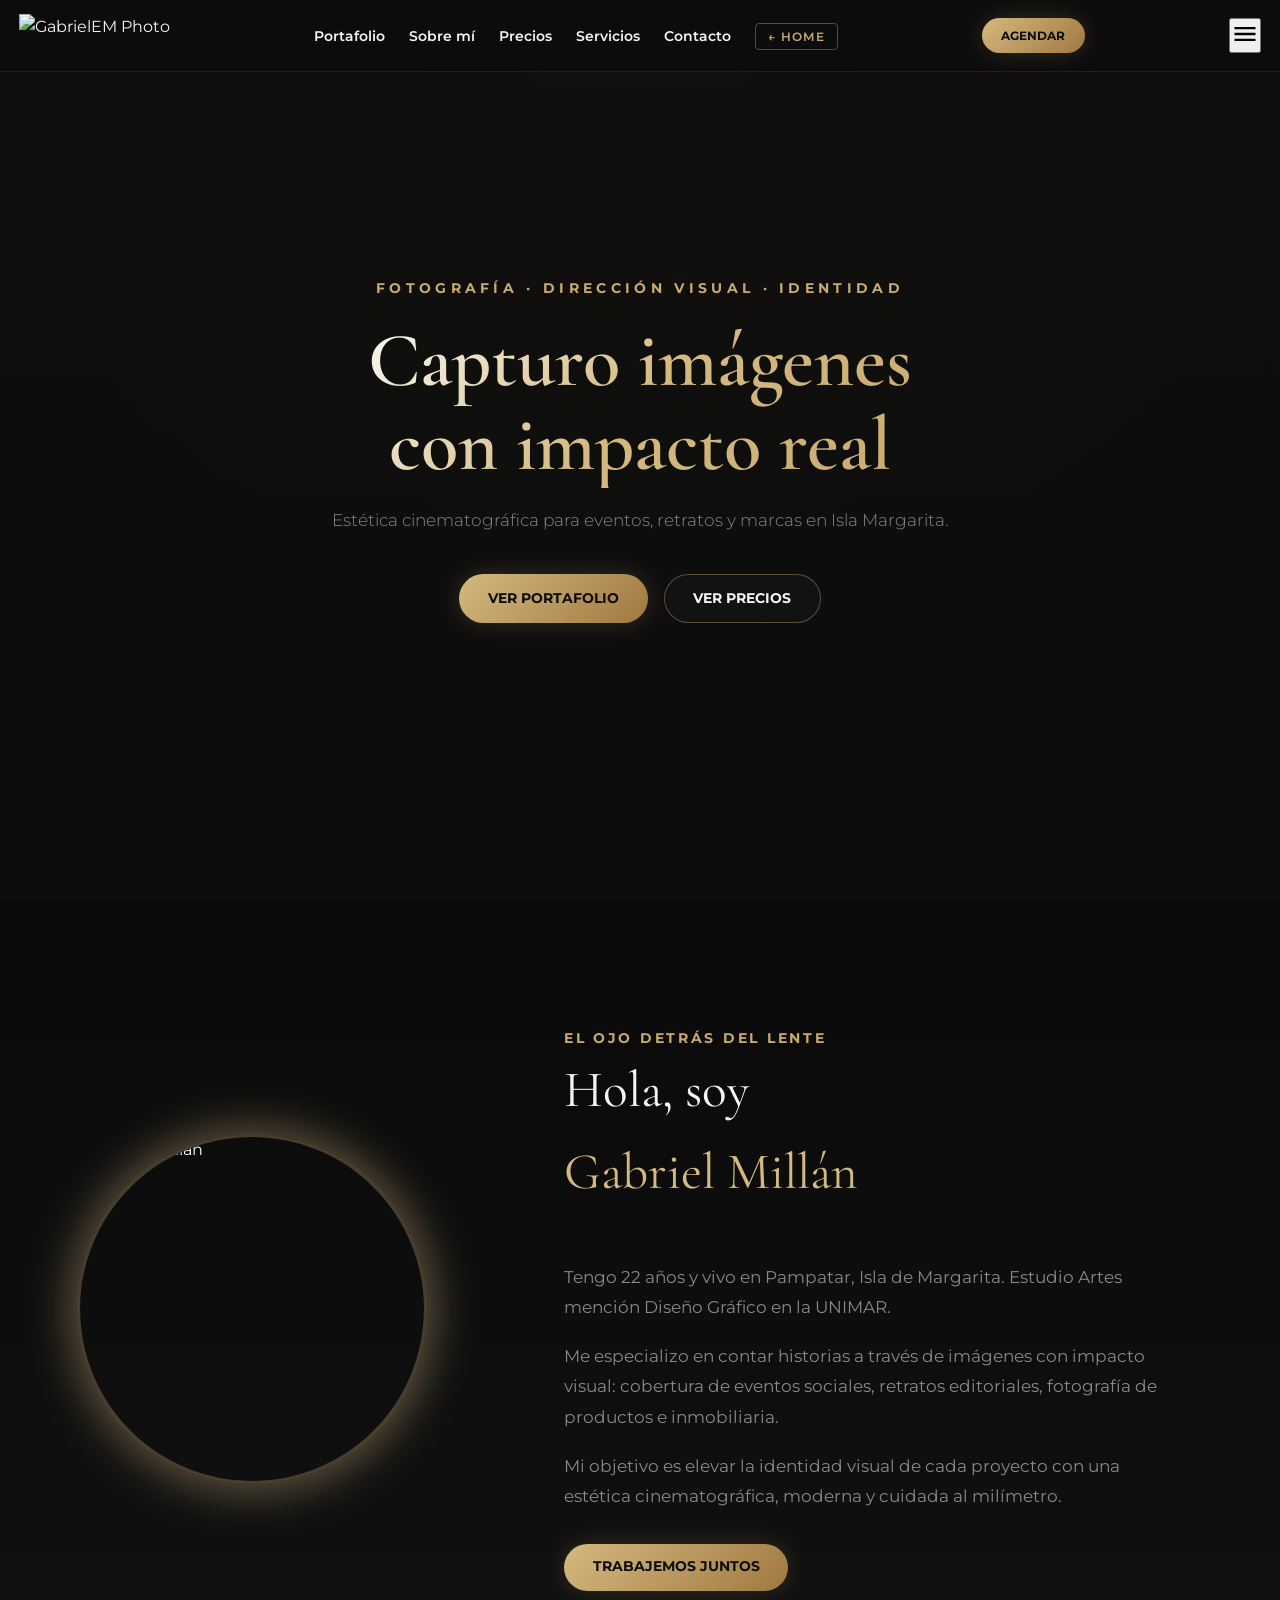
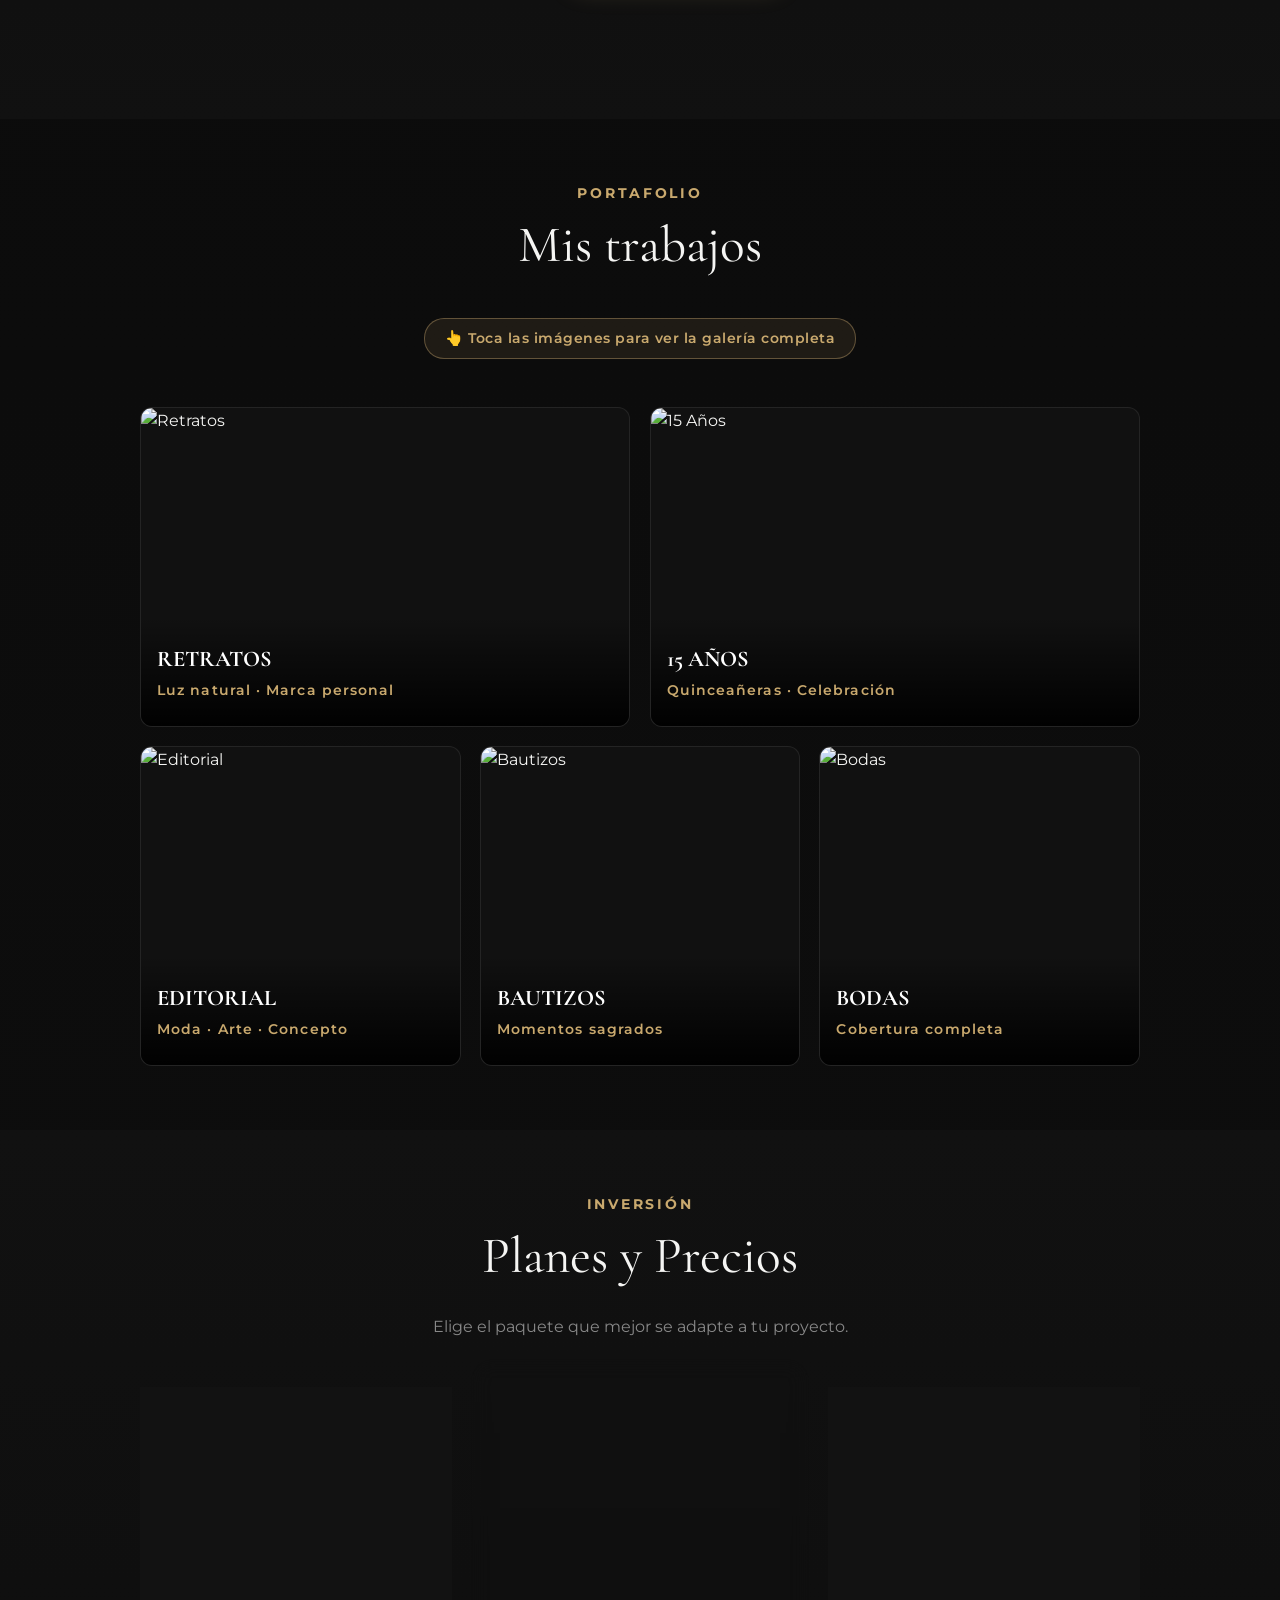
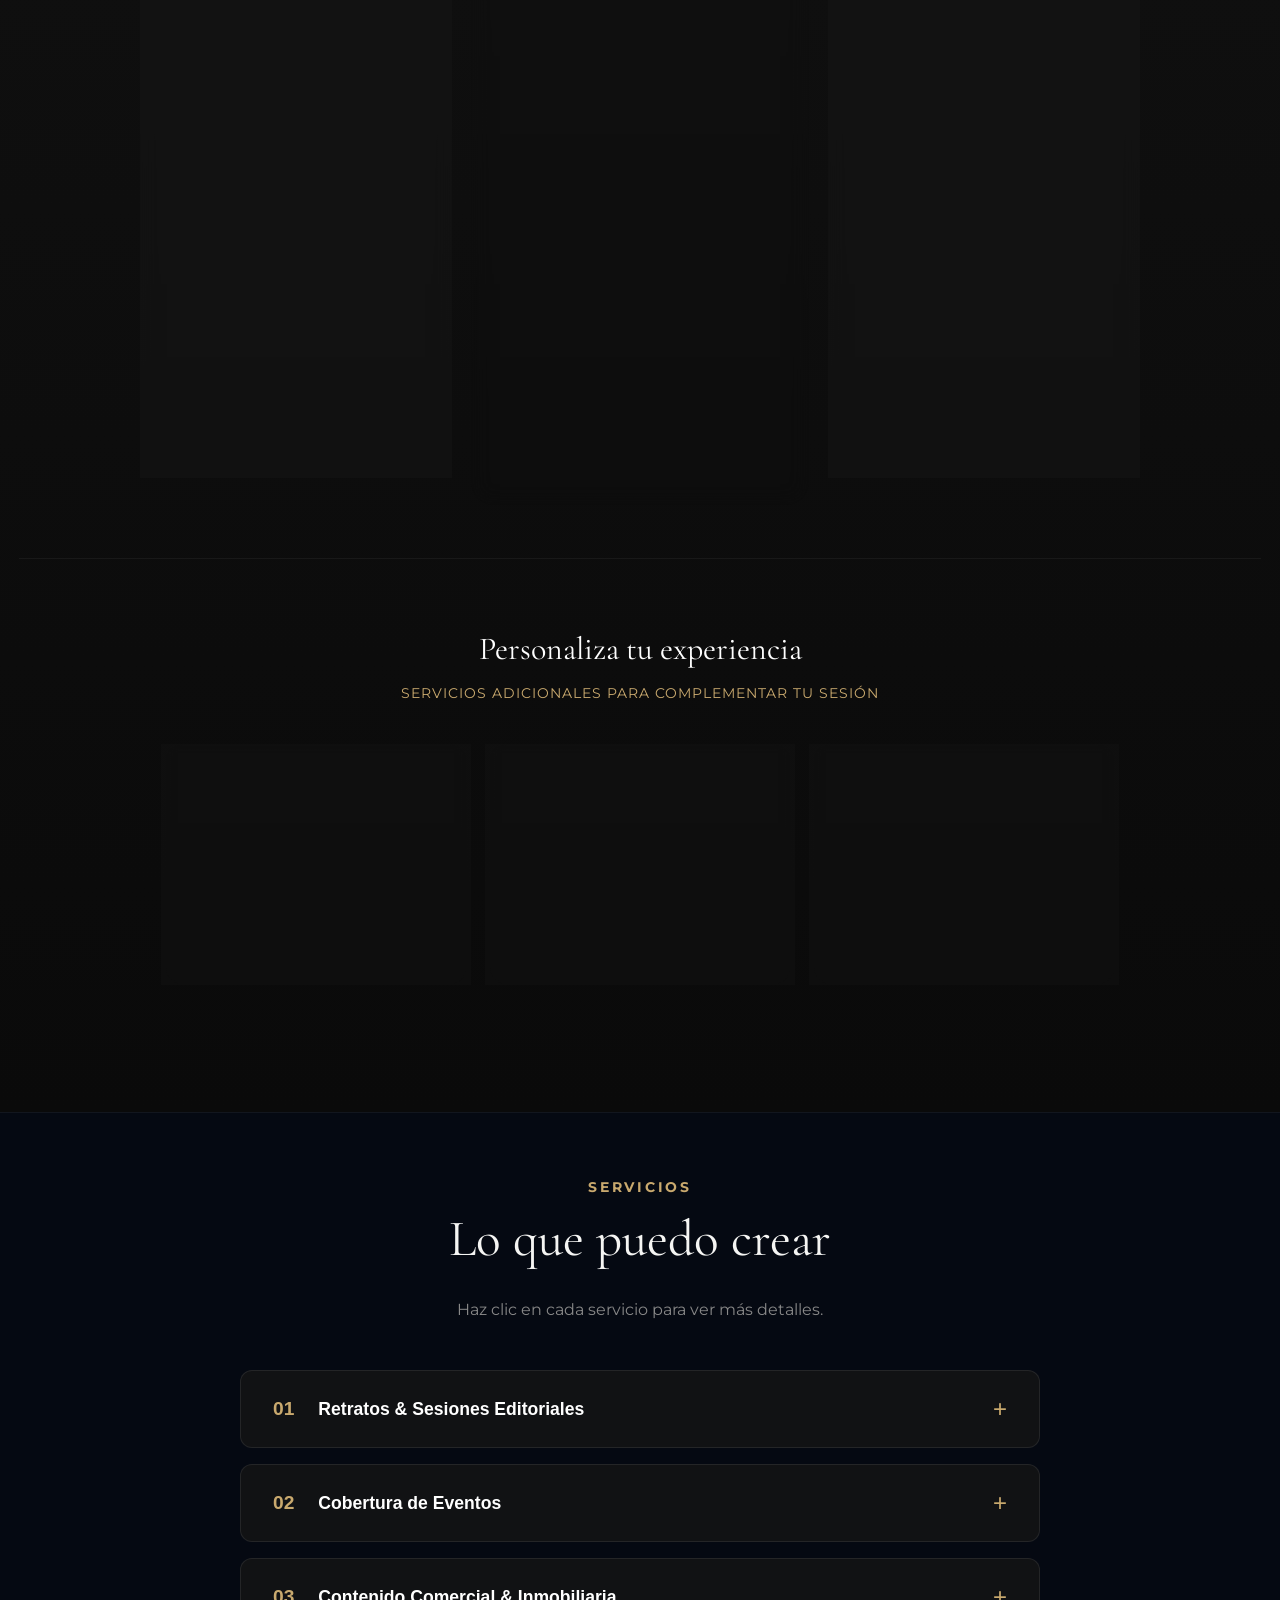
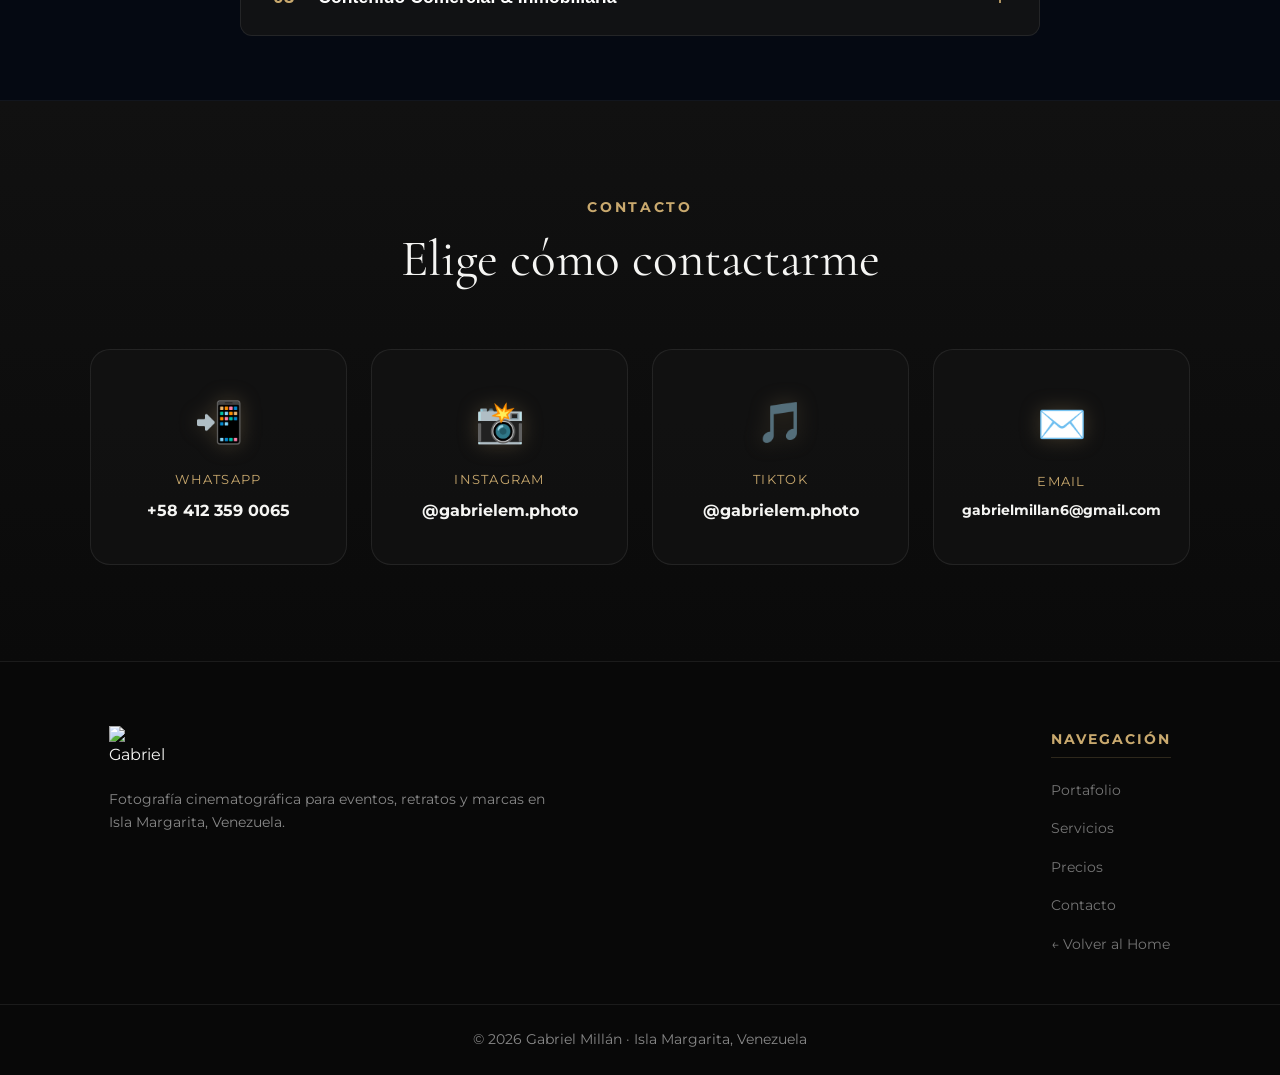
==== eventos/index.html @ 43e9aabb "Update index.html" ====
<!DOCTYPE html>
<html lang="es">
<head>
  <meta charset="UTF-8"/>
  <meta name="viewport" content="width=device-width, initial-scale=1.0"/>
  <meta name="description" content="GabrielEM Photo — fotografía de eventos, retratos, sesiones editoriales y contenido visual para marcas en Isla Margarita, Venezuela."/>
  <title>GabrielEM Photo — Eventos & Retratos</title>
  <link rel="stylesheet" href="style.css"/>
  <link rel="icon" href="https://i.postimg.cc/SN36PMdj/isotipoblanco.png" type="image/png"/>
</head>
<body>

<!-- ══ HEADER ══ -->
<header class="site-header">
  <div class="container header-wrap">
    <a href="../index.html">
      <img src="https://i.postimg.cc/SN36PMdj/isotipoblanco.png" alt="GabrielEM Photo" class="brand-logo-img"/>
    </a>
    <nav class="main-nav">
      <ul>
        <li><a href="#portafolio" class="nav-link">Portafolio</a></li>
        <li><a href="#sobre-mi" class="nav-link">Sobre mí</a></li>
        <li><a href="#precios" class="nav-link">Precios</a></li>
        <li><a href="#servicios" class="nav-link">Servicios</a></li>
        <li><a href="#contacto" class="nav-link">Contacto</a></li>
        <li><a href="../index.html" class="nav-link back-home">← HOME</a></li>
      </ul>
    </nav>
    <a href="https://wa.me/584123590065?text=Hola%20Gabriel%2C%20quiero%20agendar%20una%20sesión" target="_blank" class="btn-primary btn-small">Agendar</a>
    <!-- BOTÓN HAMBURGUESA MÓVIL -->
      <button class="mobile-menu-btn" id="mobile-menu-btn" aria-label="Abrir menú">
        <svg viewBox="0 0 24 24" width="28" height="28" fill="currentColor">
          <path d="M3 18h18v-2H3v2zm0-5h18v-2H3v2zm0-7v2h18V6H3z"/>
        </svg>
      </button>
  </div>
</header>

<!-- ══ HERO ══ -->
<section class="hero-section">
  <div class="hero-parallax"></div>
  <div class="hero-overlay"></div>
  <div class="hero-content fade-in-up">
    <p class="hero-subtitle">Fotografía · Dirección visual · Identidad</p>
    <h1 class="hero-title text-gradient">Capturo imágenes<br/>con impacto real</h1>
    <p class="hero-description">Estética cinematográfica para eventos, retratos y marcas en Isla Margarita.</p>
    <div class="hero-actions">
      <a href="#portafolio" class="btn-primary">Ver portafolio</a>
      <a href="#precios" class="btn-secondary">Ver precios</a>
    </div>
  </div>
</section>

<!-- ══ SOBRE MÍ ══ -->
<section id="sobre-mi" class="about-section">
  <div class="container about-container">
    <!-- Se añade reveal aquí -->
    <div class="about-image-wrapper reveal">
      <div class="about-glow"></div>
      <img src="https://i.postimg.cc/MHXBP6jL/SAVE-20260220-135544.jpg" alt="Gabriel Millán" class="about-img"/>
    </div>
    <!-- Se añade reveal aquí -->
    <div class="about-content reveal">
      <div class="section-header left-title">
        <p class="section-kicker">El ojo detrás del lente</p>
        <h2 class="section-title">Hola, soy<br/><span class="text-highlight">Gabriel Millán</span></h2>
      </div>
      <div class="about-text">
        <p>Tengo 22 años y vivo en Pampatar, Isla de Margarita. Estudio Artes mención Diseño Gráfico en la UNIMAR.</p>
        <p>Me especializo en contar historias a través de imágenes con impacto visual: cobertura de eventos sociales, retratos editoriales, fotografía de productos e inmobiliaria.</p>
        <p>Mi objetivo es elevar la identidad visual de cada proyecto con una estética cinematográfica, moderna y cuidada al milímetro.</p>
      </div>
      <a href="#contacto" class="btn-primary">Trabajemos juntos</a>
    </div>
  </div>
</section>

<!-- ══ PORTAFOLIO ══ -->
<section id="portafolio" style="padding: var(--spacing-lg) 0;">
  <div class="container">
    <!-- Se añade reveal aquí -->
    <div class="section-header text-center reveal">
      <p class="section-kicker">Portafolio</p>
      <h2 class="section-title">Mis trabajos</h2>
      <div class="tap-hint">👆 Toca las imágenes para ver la galería completa</div>
    </div>
    
    <div class="gallery-grid">
      <!-- Se añade reveal a cada imagen de la galería -->
      <div class="gallery-item span-half galeria-trigger reveal" data-categoria="retratos" data-src="https://i.postimg.cc/Hn1dr39D/IMG-4092.jpg">
        <figure><img src="https://i.postimg.cc/Hn1dr39D/IMG-4092.jpg" alt="Retratos" loading="lazy"/></figure>
        <div class="glass-caption"><h3>Retratos</h3><p>Luz natural · Marca personal</p></div>
      </div>

      <div class="gallery-item span-half galeria-trigger reveal" data-categoria="xv" data-src="https://i.postimg.cc/y8jdwqXZ/IMG-3817.jpg">
        <figure><img src="https://i.postimg.cc/y8jdwqXZ/IMG-3817.jpg" alt="15 Años" loading="lazy"/></figure>
        <div class="glass-caption"><h3>15 Años</h3><p>Quinceañeras · Celebración</p></div>
      </div>

      <div class="gallery-item span-third galeria-trigger reveal" data-categoria="editorial" data-src="https://i.postimg.cc/VkhySDzp/IMG-8083-Mi-exportansion-2.jpg">
        <figure><img src="https://i.postimg.cc/VkhySDzp/IMG-8083-Mi-exportansion-2.jpg" alt="Editorial" loading="lazy"/></figure>
        <div class="glass-caption"><h3>Editorial</h3><p>Moda · Arte · Concepto</p></div>
      </div>

      <div class="gallery-item span-third galeria-trigger reveal" data-categoria="bautizos" data-src="https://i.postimg.cc/5NcDM6nK/IMG-2721.jpg">
        <figure><img src="https://i.postimg.cc/5NcDM6nK/IMG-2721.jpg" alt="Bautizos" loading="lazy"/></figure>
        <div class="glass-caption"><h3>Bautizos</h3><p>Momentos sagrados</p></div>
      </div>

      <div class="gallery-item span-third galeria-trigger reveal" data-categoria="bodas" data-src="https://i.postimg.cc/SNDb4m3K/IMG-0608.jpg">
        <figure><img src="https://i.postimg.cc/SNDb4m3K/IMG-0608.jpg" alt="Bodas" loading="lazy"/></figure>
        <div class="glass-caption"><h3>Bodas</h3><p>Cobertura completa</p></div>
      </div>

    </div>
  </div>
</section>

<!-- ══ PRECIOS ══ -->
<section id="precios" class="pricing-section">
  <div class="container">
    <!-- Se añade reveal aquí -->
    <div class="section-header text-center reveal">
      <p class="section-kicker">Inversión</p>
      <h2 class="section-title">Planes y Precios</h2>
      <p class="section-desc">Elige el paquete que mejor se adapte a tu proyecto.</p>
    </div>
    
    <div class="pricing-grid">
      <!-- Se añade reveal a cada tarjeta de precios -->
      <div class="pricing-card reveal">
        <h3>Plan XV Años</h3>
        <p class="price">€60</p>
        <ul class="pricing-features">
          <li>2 Horas de cobertura</li>
          <li>15 Fotografías editadas</li>
          <li>Varias locaciones</li>
          <li>Dirección de poses</li>
          <li>Entrega en 72 horas</li>
        </ul>
        <button class="btn-secondary open-plan-modal" data-plan="xv">Ver detalles</button>
      </div>

      <div class="pricing-card premium-card reveal">
        <div class="popular-badge">Más popular</div>
        <h3>Plan Graduación</h3>
        <p class="price">€50</p>
        <ul class="pricing-features">
          <li>2 Horas de cobertura</li>
          <li>15 Fotografías editadas</li>
          <li>2 Locaciones a elección</li>
          <li>2 Cambios de ropa</li>
          <li>Entrega en 72 horas</li>
        </ul>
        <button class="btn-primary open-plan-modal" data-plan="graduacion">Ver detalles</button>
      </div>

      <div class="pricing-card reveal">
        <h3>Sesión Premium</h3>
        <p class="price">€100</p>
        <ul class="pricing-features">
          <li>3 Horas de cobertura</li>
          <li>20 Fotografías editadas</li>
          <li>Varias locaciones</li>
          <li>3 Cambios de ropa</li>
          <li>Entrega en 48 horas</li>
        </ul>
        <button class="btn-secondary open-plan-modal" data-plan="premium">Ver detalles</button>
      </div>
    </div>

    <!-- ══ SERVICIOS ADICIONALES ══ -->
    <!-- Se añade reveal aquí -->
    <div class="addons-container reveal">
      <h3 class="addons-title">Personaliza tu experiencia</h3>
      <p class="addons-desc">Servicios adicionales para complementar tu sesión</p>
      
      <div class="addons-grid">
        <div class="addon-card">
          <span class="addon-icon">💄</span>
          <h4>Make-up Profesional</h4>
          <p>Maquillaje de larga duración diseñado específicamente para fotografía y video.</p>
        </div>
        
        <div class="addon-card">
          <span class="addon-icon">✨</span>
          <h4>Estilismo</h4>
          <p>Preparación de vestuario, peinado y asesoría de imagen durante la sesión.</p>
        </div>
        
        <div class="addon-card">
          <span class="addon-icon">🚗</span>
          <h4>Transporte</h4>
          <p>Traslado cómodo y seguro hacia las locaciones dentro de la isla.</p>
        </div>
      </div>
    </div>

  </div>
</section>

<!-- ══ SERVICIOS ══ -->
<section id="servicios" style="padding: var(--spacing-lg) 0; background: #050912; border-top: 1px solid rgba(255,255,255,0.05); border-bottom: 1px solid rgba(255,255,255,0.05);">
  <div class="container">
    <!-- Se añade reveal aquí -->
    <div class="section-header text-center reveal">
      <p class="section-kicker">Servicios</p>
      <h2 class="section-title">Lo que puedo crear</h2>
      <p class="section-desc">Haz clic en cada servicio para ver más detalles.</p>
    </div>
    
    <!-- Se añade reveal aquí para el contenedor entero del acordeón -->
    <div class="accordion-container reveal">
      <div class="accordion-item">
        <button class="accordion-header">
          <span class="accordion-number">01</span>
          <h3>Retratos & Sesiones Editoriales</h3>
          <span class="accordion-icon">+</span>
        </button>
        <div class="accordion-content">
          <p>Me especializo en retratos, editoriales, contenido para marcas personales y sesiones conceptuales. Mi enfoque es dirigir la luz y la pose para capturar tu personalidad de la forma más natural y cinematográfica posible. Se entregan en alta resolución listas para impresión o redes.</p>
        </div>
      </div>
      <div class="accordion-item">
        <button class="accordion-header">
          <span class="accordion-number">02</span>
          <h3>Cobertura de Eventos</h3>
          <span class="accordion-icon">+</span>
        </button>
        <div class="accordion-content">
          <p>Cobertura visual de eventos sociales (bodas, bautizos, quinceañeras) o corporativos con un enfoque documental. Me dedico a pasar desapercibido para capturar las emociones reales, las risas y los momentos clave sin interrumpir el flujo natural de tu celebración.</p>
        </div>
      </div>
      <div class="accordion-item">
        <button class="accordion-header">
          <span class="accordion-number">03</span>
          <h3>Contenido Comercial & Inmobiliaria</h3>
          <span class="accordion-icon">+</span>
        </button>
        <div class="accordion-content">
          <p>Contenido visual diseñado para vender. Desde fotografía de productos y alimentos hasta bienes raíces e inmobiliaria. Utilizo iluminación estratégica y corrección de perspectiva (HDR) para que los espacios se vean amplios, limpios e invitantes para tus clientes.</p>
        </div>
      </div>
    </div>
  </div>
</section>

<!-- ══ CONTACTO ══ -->
<section id="contacto" class="contact-section" style="padding-top: 6rem;">
  <div class="container">
    <!-- Se añade reveal aquí -->
    <div class="section-header text-center reveal">
      <p class="section-kicker">Contacto</p>
      <h2 class="section-title">Elige cómo contactarme</h2>
    </div>
    
    <div class="contact-grid">
     <!-- Se añade reveal a las tarjetas sociales individualmente -->
     <a href="https://wa.me/584123590065?text=Buen%20d%C3%ADa%20Gabriel%2C%20necesito%20informaci%C3%B3n%20acerca%20de%20las%20sesiones%20de%20fotos" target="_blank" class="social-card reveal">
        <span class="social-icon">📲</span>
        <span class="contact-label">WhatsApp</span>
        <strong>+58 412 359 0065</strong>
      </a>
      <a href="https://instagram.com/gabrielem.photo" target="_blank" class="social-card reveal">
        <span class="social-icon">📸</span>
        <span class="contact-label">Instagram</span>
        <strong>@gabrielem.photo</strong>
      </a>
      <a href="https://tiktok.com/@gabrielem.photo" target="_blank" class="social-card reveal">
        <span class="social-icon">🎵</span>
        <span class="contact-label">TikTok</span>
        <strong>@gabrielem.photo</strong>
      </a>
      <a href="mailto:gabrielmillan6@gmail.com" class="social-card reveal">
        <span class="social-icon">✉️</span>
        <span class="contact-label">Email</span>
        <strong style="font-size: 0.85rem;">gabrielmillan6@gmail.com</strong>
      </a>
    </div>
  </div>
</section>

<!-- ══ MODAL PLANES ══ -->
<div class="plan-modal" id="plan-modal">
  <div class="plan-modal-content">
    <span class="close-plan-modal" id="close-plan-modal">&times;</span>
    <h2 class="plan-modal-title" id="modal-plan-title"></h2>
    <div class="plan-marquee">
      <div class="marquee-track" id="marquee-track"></div>
    </div>
    <div class="plan-details" id="modal-plan-details"></div>
    <a id="modal-wa-btn" href="#" target="_blank" class="btn-primary" style="display:inline-flex;margin-top:1.5rem;width:100%;justify-content:center;">
      📲 Reservar por WhatsApp
    </a>
  </div>
</div>

<!-- ══ FOOTER ══ -->
<footer class="site-footer">
  <div class="container footer-content">
    <div class="footer-brand reveal">
      <img src="https://i.postimg.cc/SN36PMdj/isotipoblanco.png" alt="GabrielEM Photo" class="footer-logo" style="width: 55px;"/>
      <p>Fotografía cinematográfica para eventos, retratos y marcas en Isla Margarita, Venezuela.</p>
    </div>
    <div class="footer-links reveal">
      <h3>Navegación</h3>
      <ul>
        <li><a href="#portafolio">Portafolio</a></li>
        <li><a href="#servicios">Servicios</a></li>
        <li><a href="#precios">Precios</a></li>
        <li><a href="#contacto">Contacto</a></li>
        <li><a href="../index.html">← Volver al Home</a></li>
      </ul>
    </div>
  </div>
  <div class="container footer-bottom">
    <p>© 2026 Gabriel Millán · Isla Margarita, Venezuela</p>
  </div>
</footer>

<script src="script.js"></script>
</body>
</html>
---- eventos/style.css ----
@import url('https://fonts.googleapis.com/css2?family=Cormorant+Garamond:wght@300;400;600&display=swap');
@import url('https://fonts.googleapis.com/css2?family=Montserrat:wght@300;400;500;600;700;800;900&display=swap');

:root {
  --color-bg-base: #0D0D0D;
  --color-bg-surface: #111111;
  --color-bg-card: rgba(22, 22, 22, 0.75);
  --color-primary: #C9A96E;
  --color-secondary: #d4b97e;
  --color-accent: #a07840;
  --color-white: #ffffff;
  --color-text-main: #F5F5F3;
  --color-text-muted: #888888;
  --color-border: rgba(255,255,255,0.08);
  --font-title: 'Cormorant Garamond', serif;
  --font-main: 'Montserrat', sans-serif;
  --spacing-lg: 4rem;
  --spacing-xl: 7rem;
  --container-max: 1280px;
  --shadow-gold: 0 0 25px rgba(201,169,110,0.2);
  --transition-fast: 0.25s ease;
  --transition-smooth: 0.45s cubic-bezier(0.25,0.8,0.25,1);
}

*, *::before, *::after { margin: 0; padding: 0; box-sizing: border-box; }
html { scroll-behavior: smooth; font-size: 16px; }
body {
  font-family: var(--font-main);
  background: radial-gradient(circle at top, rgba(201,169,110,0.05), transparent 30%),
  linear-gradient(180deg, #0a0a0a 0%, #0d0d0d 50%, #080808 100%);
  color: var(--color-text-main);
  line-height: 1.6;
  overflow-x: hidden;
}

::selection { background: var(--color-primary); color: #000; }
img { display: block; max-width: 100%; }
a { text-decoration: none; color: inherit; }
ul { list-style: none; }

.container { width: 100%; max-width: var(--container-max); margin: 0 auto; padding: 0 1.2rem; }
.text-center { text-align: center; }
.text-highlight { color: var(--color-secondary); }
.text-gradient {
  background: linear-gradient(135deg, var(--color-white), var(--color-secondary), var(--color-primary));
  -webkit-background-clip: text;
  color: transparent;
}

/* ANIMACIONES */
.fade-in-up { animation: fadeInUp 1s cubic-bezier(0.16,1,0.3,1) forwards; opacity: 0; }
.delay-1 { animation-delay: 0.15s; }
.delay-2 { animation-delay: 0.3s; }
.delay-3 { animation-delay: 0.45s; }
@keyframes fadeInUp { from { opacity: 0; transform: translateY(35px); } to { opacity: 1; transform: translateY(0); } }
@keyframes pulseGlow { 0% { opacity: 0.4; transform: scale(0.98); } 100% { opacity: 1; transform: scale(1.02); } }
@keyframes fadeIn { from { opacity: 0; } to { opacity: 1; } }

/* HEADER */
.site-header {
  position: fixed; inset: 0 0 auto 0; z-index: 1000;
  padding: 0.2rem 0;
  background: rgba(13,13,13,0.88);
  backdrop-filter: blur(16px);
  border-bottom: 1px solid var(--color-border);
}
.header-wrap { display: flex; align-items: center; justify-content: space-between; height: 65px; }
.brand-logo-img { height: 44px; width: auto; object-fit: contain; }

/* NAV */
.main-nav ul { display: flex; gap: 1.5rem; align-items: center; }
.nav-link { font-size: 0.85rem; font-weight: 600; color: var(--color-text-main); transition: color var(--transition-fast); }
.nav-link:hover { color: var(--color-primary); }
.back-home { font-size: 0.78rem !important; color: var(--color-primary) !important; letter-spacing: 0.1em; text-transform: uppercase; border: 1px solid rgba(201,169,110,0.4); padding: 5px 12px; border-radius: 4px; transition: var(--transition-smooth); }
.back-home:hover { background: rgba(201,169,110,0.1); border-color: var(--color-primary); }

/* BOTONES */
.btn-primary, .btn-secondary {
  display: inline-flex; justify-content: center; align-items: center;
  padding: 0.8rem 1.8rem; border-radius: 999px;
  font-size: 0.85rem; font-weight: 700; text-transform: uppercase;
  transition: var(--transition-smooth); cursor: pointer;
}
.btn-primary { background: linear-gradient(135deg, var(--color-secondary), var(--color-accent)); color: #0D0D0D; border: none; box-shadow: var(--shadow-gold); }
.btn-primary:hover { transform: translateY(-3px); filter: brightness(1.1); }
.btn-secondary { border: 1px solid rgba(201,169,110,0.4); background: rgba(255,255,255,0.02); color: var(--color-text-main); }
.btn-secondary:hover { transform: translateY(-3px); border-color: var(--color-primary); color: var(--color-primary); }
.btn-small { padding: 0.5rem 1.2rem; font-size: 0.75rem; }

/* HERO */
.hero-section { position: relative; height: 100vh; min-height: 700px; display: flex; align-items: center; justify-content: center; text-align: center; overflow: hidden; }
.hero-parallax { position: absolute; top: -5%; left: -5%; right: -5%; bottom: -5%; background-image: url('https://i.postimg.cc/qBFTBQxC/Gemini-Generated-Image-aee3keaee3keaee3.png'); background-size: cover; background-position: center center; background-attachment: fixed; filter: saturate(0.85) brightness(0.35) contrast(1.1); z-index: 0; }
.hero-overlay { position: absolute; inset: 0; background: linear-gradient(180deg, rgba(13,13,13,0.45) 0%, rgba(13,13,13,0.72) 60%, rgba(13,13,13,0.97) 100%); z-index: 1; }
.hero-content { position: relative; z-index: 2; max-width: 900px; }
.hero-subtitle { font-size: 0.9rem; font-weight: 700; letter-spacing: 0.3em; text-transform: uppercase; color: var(--color-primary); margin-bottom: 1.2rem; }
.hero-title { font-family: var(--font-title); font-size: clamp(2.8rem, 6vw, 5.5rem); font-weight: 600; line-height: 1.1; margin-bottom: 1.2rem; }
.hero-description { max-width: 700px; margin: 0 auto 2.5rem; font-size: 1.05rem; color: var(--color-text-muted); font-weight: 300; }
.hero-actions { display: flex; justify-content: center; gap: 1rem; }

/* SECCIONES */
section { padding: var(--spacing-lg) 0; }
.section-header { margin-bottom: 3rem; }
.section-kicker { color: var(--color-primary); font-size: 0.85rem; font-weight: 700; letter-spacing: 0.2em; text-transform: uppercase; }
.section-title { font-family: var(--font-title); font-size: clamp(2rem, 4vw, 3.2rem); font-weight: 400; margin-bottom: 1rem; }
.section-desc { color: var(--color-text-muted); max-width: 600px; margin: 0 auto; }

/* ABOUT */
.about-section { background: linear-gradient(to bottom, #0a0a0a, #111); padding: 8rem 0; position: relative; }
.about-container { display: grid; grid-template-columns: 0.8fr 1.2fr; gap: 5rem; align-items: center; }

.about-image-wrapper { 
  position: relative; 
  border-radius: 50%; 
  width: 350px; 
  height: 350px; 
  margin: 0 auto; 
}

/* Ocultamos el elemento problemático para que no estorbe */
.about-glow { 
  display: none !important; 
}

.about-img { 
  width: 100%; 
  height: 100%; 
  object-fit: cover; 
  border-radius: 50%; 
  position: relative; 
  z-index: 2; 
  border: 3px solid rgba(201,169,110,0.3); 
  filter: grayscale(20%) contrast(1.1); 
  transition: all 0.5s ease; 
  /* AQUÍ ESTÁ EL NUEVO BRILLO, PEGADO A LA FOTO */
  box-shadow: 0 0 40px 10px rgba(201,169,110,0.4);
  animation: pulseShadow 4s infinite alternate;
}

.about-img:hover { 
  filter: grayscale(0%) contrast(1); 
  transform: scale(1.05); 
  border-color: var(--color-primary); 
  box-shadow: 0 0 60px 15px rgba(201,169,110,0.6);
}

/* Animación de latido para el nuevo brillo */
@keyframes pulseShadow {
  0% { box-shadow: 0 0 30px 5px rgba(201,169,110,0.2); }
  100% { box-shadow: 0 0 60px 15px rgba(201,169,110,0.5); }
}

.about-content { max-width: 600px; }
.about-text { color: var(--color-text-muted); font-size: 1.05rem; line-height: 1.8; margin-bottom: 2rem; }
.about-text p { margin-bottom: 1.2rem; }
.left-title { text-align: left; }

/* ══ GALLERY GRID (Rediseño) ══ */
.tap-hint {
  display: inline-block; background: rgba(201,169,110,0.1); border: 1px solid rgba(201,169,110,0.4); 
  padding: 8px 20px; border-radius: 20px; color: var(--color-primary); font-size: 0.9rem; font-weight: 600; 
  margin-top: 15px; animation: pulseGlow 2s infinite alternate; letter-spacing: 0.5px;
}

.gallery-grid {
  display: grid;
  grid-template-columns: repeat(6, 1fr);
  gap: 1.2rem;
  max-width: 1000px; /* Reducido para que las cajas no sean tan gigantes */
  margin: 0 auto;
}

.gallery-item {
  position: relative;
  overflow: hidden;
  border-radius: 12px;
  height: 320px; /* Tamaño mucho más sutil y elegante */
  background: #111;
  cursor: pointer;
  border: 1px solid var(--color-border);
}

.span-half { grid-column: span 3; } /* Ocupa la mitad (Fila 1) */
.span-third { grid-column: span 2; } /* Ocupa un tercio (Fila 2) */

.gallery-item figure,
.gallery-item img {
  width: 100%;
  height: 100%;
  margin: 0;
}

.gallery-item img {
  object-fit: cover;
  object-position: center 25%; /* Encuadra mejor los rostros */
  transition: transform 0.5s ease;
}

.gallery-item:hover img { transform: scale(1.06); filter: brightness(1.1); }

.glass-caption {
  position: absolute; bottom: 0; left: 0; width: 100%; padding: 1.5rem 1rem;
  background: linear-gradient(to top, rgba(0,0,0,0.95), transparent);
  z-index: 2; pointer-events: none; text-align: left;
}

.glass-caption h3 { font-family: var(--font-title); font-size: 1.4rem; color: var(--color-white); text-transform: uppercase; margin-bottom: 0.2rem; }
.glass-caption p { font-size: 0.85rem; color: var(--color-primary); margin: 0; font-weight: 600; letter-spacing: 0.08em; }

/* ACORDEÓN */
.accordion-container { max-width: 800px; margin: 0 auto; display: flex; flex-direction: column; gap: 1rem; }
.accordion-item { background: var(--color-bg-card); border: 1px solid var(--color-border); border-radius: 12px; overflow: hidden; transition: border-color var(--transition-fast), box-shadow var(--transition-fast); }
.accordion-item.active { border-color: rgba(201,169,110,0.45); box-shadow: 0 0 20px rgba(201,169,110,0.1); }
.accordion-header { width: 100%; padding: 1.5rem 2rem; display: flex; align-items: center; background: transparent; border: none; color: var(--color-white); cursor: pointer; text-align: left; transition: background var(--transition-fast); }
.accordion-header:hover { background: rgba(255,255,255,0.03); }
.accordion-number { color: var(--color-primary); font-weight: 800; font-size: 1.2rem; margin-right: 1.5rem; }
.accordion-header h3 { font-size: 1.1rem; font-weight: 600; margin: 0; flex-grow: 1; }
.accordion-icon { font-size: 1.5rem; font-weight: 300; color: var(--color-primary); transition: transform 0.3s ease; }
.accordion-item.active .accordion-icon { transform: rotate(45deg); }
.accordion-content { max-height: 0; overflow: hidden; transition: max-height 0.4s cubic-bezier(0.25,0.8,0.25,1); }
.accordion-content p { padding: 0 2rem 2rem 4.7rem; margin: 0; color: var(--color-text-muted); font-size: 0.95rem; line-height: 1.7; }

/* PRECIOS */
.pricing-section { background: linear-gradient(180deg, #111, #0a0a0a); padding-bottom: 8rem; }
.pricing-grid { display: grid; grid-template-columns: repeat(3, 1fr); gap: 2rem; max-width: 1000px; margin: 0 auto; align-items: stretch; justify-content: center; }
.pricing-card { background: rgba(20,20,20,0.7); border: 1px solid var(--color-border); border-radius: 20px; padding: 3rem 2.5rem; text-align: center; position: relative; display: flex; flex-direction: column; transition: all 0.4s cubic-bezier(0.25,0.8,0.25,1); backdrop-filter: blur(10px); }
.pricing-card:hover { transform: translateY(-10px); border-color: rgba(201,169,110,0.35); box-shadow: 0 15px 30px rgba(0,0,0,0.6); }
.pricing-card h3 { font-family: var(--font-title); font-size: 1.6rem; font-weight: 400; margin-bottom: 0.5rem; color: var(--color-text-main); }
.price { font-size: 3.5rem; font-weight: 900; color: var(--color-primary); margin: 0.5rem 0 2rem; letter-spacing: -2px; }
.pricing-features { text-align: left; margin-bottom: 2.5rem; flex-grow: 1; padding: 0 1rem; list-style: none; }
.pricing-features li { padding: 0.8rem 0; border-bottom: 1px solid rgba(255,255,255,0.05); color: var(--color-text-muted); font-size: 0.95rem; display: flex; align-items: center; gap: 12px; }
.pricing-features li::before { content: "✓"; color: var(--color-primary); font-weight: 900; font-size: 1.1rem; }
.pricing-card .btn-secondary { border: 1px solid var(--color-primary); width: 100%; margin-top: auto; }

/* Card Premium */
.premium-card { background: linear-gradient(145deg, rgba(30,22,12,0.95), rgba(22,16,8,0.98)); border: 2px solid rgba(201,169,110,0.6); transform: scale(1.08); box-shadow: 0 20px 50px rgba(0,0,0,0.7), inset 0 0 30px rgba(201,169,110,0.08); z-index: 2; padding: 4rem 2.5rem; }
.premium-card:hover { transform: scale(1.1) translateY(-10px); border-color: var(--color-primary); }
.premium-card .price { color: var(--color-primary); text-shadow: 0 0 20px rgba(201,169,110,0.4); }
.premium-card h3 { font-size: 1.8rem; }
.popular-badge { position: absolute; top: -16px; left: 50%; transform: translateX(-50%); background: linear-gradient(90deg, var(--color-secondary), var(--color-accent)); color: #0D0D0D; padding: 0.5rem 1.5rem; border-radius: 30px; font-size: 0.8rem; font-weight: 800; text-transform: uppercase; letter-spacing: 1.5px; box-shadow: 0 5px 15px rgba(201,169,110,0.35); white-space: nowrap; }

/* SERVICIOS ADICIONALES */
.addons-container { margin-top: 5rem; padding-top: 4rem; border-top: 1px solid rgba(255,255,255,0.05); text-align: center; }
.addons-title { font-family: var(--font-title); font-size: 2rem; color: var(--color-white); margin-bottom: 0.5rem; font-weight: 400; }
.addons-desc { color: var(--color-primary); font-size: 0.9rem; text-transform: uppercase; letter-spacing: 1px; margin-bottom: 2.5rem; }
.addons-grid { display: grid; grid-template-columns: repeat(3, 300px); gap: 1.5rem; max-width: 1000px; margin: 0 auto; justify-content: center; }
.addon-card { background: rgba(20,20,20,0.4); border: 1px solid rgba(255,255,255,0.03); border-radius: 16px; padding: 2rem 1.5rem; transition: var(--transition-fast); backdrop-filter: blur(5px); }
.addon-card:hover { border-color: rgba(201,169,110,0.3); background: rgba(30,30,30,0.6); transform: translateY(-5px); }
.addon-icon { font-size: 2.2rem; display: block; margin-bottom: 1rem; filter: drop-shadow(0 0 10px rgba(201,169,110,0.2)); }
.addon-card h4 { color: var(--color-white); font-size: 1.1rem; margin-bottom: 0.5rem; font-weight: 600; }
.addon-card p { color: var(--color-text-muted); font-size: 0.9rem; line-height: 1.5; margin: 0; }

/* CONTACTO */
.contact-section { background: linear-gradient(180deg, rgba(17,17,17,1), rgba(10,10,10,1)); padding-bottom: 6rem; }
.contact-grid { display: grid; grid-template-columns: repeat(4, 1fr); gap: 1.5rem; max-width: 1100px; margin: 0 auto; }
.social-card { background: rgba(20,20,20,0.6); border: 1px solid var(--color-border); border-radius: 20px; padding: 2.5rem 1.5rem; text-align: center; transition: all 0.4s cubic-bezier(0.25,0.8,0.25,1); display: flex; flex-direction: column; align-items: center; justify-content: center; position: relative; overflow: hidden; text-decoration: none; }
.social-icon { font-size: 2.5rem; margin-bottom: 1rem; transition: transform 0.4s ease; filter: drop-shadow(0 0 10px rgba(201,169,110,0.25)); }
.social-card::before { content: ""; position: absolute; bottom: 0; left: 0; width: 100%; height: 0%; background: linear-gradient(to top, rgba(201,169,110,0.12), transparent); transition: height 0.4s ease; z-index: 0; }
.social-card:hover { transform: translateY(-10px); border-color: var(--color-primary); box-shadow: 0 15px 30px rgba(0,0,0,0.5), 0 0 20px rgba(201,169,110,0.15); }
.social-card:hover::before { height: 100%; }
.social-card:hover .social-icon { transform: scale(1.2) translateY(-5px); }
.social-card .contact-label, .social-card strong { position: relative; z-index: 1; }
.contact-label { display: block; color: var(--color-primary); font-size: 0.8rem; text-transform: uppercase; margin-bottom: 0.5rem; letter-spacing: 0.1em; }

/* FOOTER */
.site-footer { position: relative; background: #080808; border-top: 1px solid var(--color-border); padding-top: 4rem; overflow: hidden; }
.footer-content { position: relative; z-index: 1; display: flex; justify-content: space-between; gap: 2rem; padding-bottom: 3rem; max-width: 1100px; margin: 0 auto; }
.footer-brand { max-width: 450px; }
.footer-logo { height: 46px; width: auto; margin-bottom: 1rem; }
.footer-brand p { color: var(--color-text-muted); font-size: 0.9rem; line-height: 1.6; }
.footer-links h3 { color: var(--color-primary); font-size: 0.85rem; letter-spacing: 2px; text-transform: uppercase; margin-bottom: 1.2rem; border-bottom: 1px solid rgba(201,169,110,0.2); padding-bottom: 6px; display: inline-block; }
.footer-links ul { display: flex; flex-direction: column; gap: 0.8rem; }
.footer-links a { color: var(--color-text-muted); opacity: 0.85; font-size: 0.9rem; transition: all var(--transition-fast); display: inline-block; }
.footer-links a:hover { color: var(--color-primary); opacity: 1; transform: translateX(5px); }
.footer-bottom { position: relative; z-index: 1; padding: 1.5rem 0; text-align: center; border-top: 1px solid var(--color-border); }
.footer-bottom p { color: var(--color-text-muted); font-size: 0.85rem; margin: 0; }

/* LIGHTBOX */
.lightbox-modal { display: none; position: fixed; inset: 0; z-index: 9999; justify-content: center; align-items: center; background: rgba(0,0,0,0.96); opacity: 0; transition: opacity 0.3s ease; }
.lightbox-modal img { max-width: 90%; max-height: 85vh; border-radius: 8px; box-shadow: 0 0 40px rgba(201,169,110,0.15); transition: opacity 0.2s ease; }
.cerrar-modal { position: absolute; top: 20px; right: 30px; color: #fff; font-size: 40px; font-weight: 300; cursor: pointer; z-index: 10000; }
.cerrar-modal:hover { color: var(--color-primary); }
.flecha-izq, .flecha-der { position: absolute; top: 50%; transform: translateY(-50%); color: white; font-size: 40px; font-weight: bold; cursor: pointer; padding: 15px; user-select: none; transition: 0.3s; background: rgba(0,0,0,0.5); border-radius: 10px; z-index: 10000; }
.flecha-izq { left: 20px; }
.flecha-der { right: 20px; }
.flecha-izq:hover, .flecha-der:hover { background: rgba(201,169,110,0.5); color: #0D0D0D; }
.contador-modal { position: absolute; bottom: 20px; left: 50%; transform: translateX(-50%); color: #fff; font-size: 1rem; letter-spacing: 2px; background: rgba(0,0,0,0.5); padding: 5px 15px; border-radius: 20px; }

/* MODAL PLANES */
.plan-modal { display: none; position: fixed; inset: 0; z-index: 10000; background: rgba(8,8,8,0.92); backdrop-filter: blur(12px); justify-content: center; align-items: center; padding: 1rem; }
.plan-modal.active { display: flex !important; animation: fadeIn 0.3s ease forwards; opacity: 1 !important; pointer-events: auto !important; }
.plan-modal-content { background: linear-gradient(180deg, rgba(22,16,8,1), rgba(14,10,4,1)); border: 1px solid rgba(201,169,110,0.4); border-radius: 16px; width: 100%; max-width: 650px; max-height: 90vh; overflow-y: auto; position: relative; padding: 2.5rem; box-shadow: 0 20px 50px rgba(0,0,0,0.9); }
.close-plan-modal { position: absolute; top: 15px; right: 25px; font-size: 2.5rem; color: #fff; font-weight: 300; cursor: pointer; transition: color 0.3s; line-height: 1; z-index: 10005; }
.close-plan-modal:hover { color: var(--color-primary); }
.plan-modal-title { font-family: var(--font-title); font-size: 2rem; font-weight: 400; margin-bottom: 0.5rem; padding-right: 2rem; }
.plan-marquee { width: 100%; height: 160px; overflow: hidden; position: relative; margin: 1.5rem 0; border-radius: 8px; background: #000; display: flex; }
.marquee-track { display: flex; gap: 10px; height: 100%; width: max-content; animation: scrollMarquee 35s linear infinite; }
.marquee-track img { height: 100%; width: 220px; object-fit: cover; border-radius: 6px; }
@keyframes scrollMarquee { 0% { transform: translateX(0); } 100% { transform: translateX(-50%); } }
.plan-details h4 { color: var(--color-primary); margin-top: 1.5rem; margin-bottom: 0.8rem; font-size: 1rem; text-transform: uppercase; letter-spacing: 1px; }
.plan-details p { color: var(--color-text-main); font-size: 0.95rem; line-height: 1.6; margin-bottom: 0.5rem; }
.terms-text { background: rgba(0,0,0,0.5); padding: 1.2rem; border-radius: 8px; border-left: 3px solid var(--color-primary); margin-bottom: 1rem; }
.terms-text p { color: var(--color-text-muted); font-size: 0.85rem; margin-bottom: 0.8rem; }
.terms-text p:last-child { margin-bottom: 0; }

/* RESPONSIVE */
@media (max-width: 992px) {
  .pricing-grid { grid-template-columns: 1fr; gap: 3rem; padding: 0 1rem; }
  .addons-grid { grid-template-columns: 1fr; padding: 0 1rem; }
  .premium-card { transform: scale(1); padding: 3rem 2.5rem; }
  .premium-card:hover { transform: translateY(-10px); }
  .about-container { grid-template-columns: 1fr; text-align: center; gap: 3rem; }
  .about-content { margin: 0 auto; }
  .contact-grid { grid-template-columns: repeat(2, 1fr); }
}

@media (max-width: 768px) {
  .about-image-wrapper { width: 250px; height: 250px; }
  .header-wrap { height: 55px; }
  .brand-logo-img { height: 36px; }
  .mobile-menu-btn { 
    display: block;
  .main-nav { position: absolute; top: 100%; left: 0; width: 100%; background: rgba(13,13,13,0.98); backdrop-filter: blur(12px); box-shadow: 0 10px 20px rgba(0,0,0,0.5); padding: 0; max-height: 0; overflow: hidden; transition: max-height 0.3s ease-out; }
  .main-nav.active { 
    max-height: 400px; 
    border-top: 1px solid var(--color-border); 
    overflow-y: auto; }
  .main-nav ul { flex-direction: column; gap: 0; text-align: center; padding: 1rem 0; list-style: none !important; }
  .main-nav li { width: 100%; list-style: none !important; }
  .main-nav a { display: block; padding: 12px 20px; color: var(--color-text) !important; font-size: 1rem; border-bottom: 1px solid var(--color-border); text-shadow: none !important; }
   }
  /* Todo el grid a 1 columna en teléfonos */
  .span-half, .span-third { grid-column: span 6; }
  .gallery-item { height: 300px; }
  
  .contact-grid { grid-template-columns: 1fr; }
  .accordion-header { padding: 1.2rem; }
  .accordion-number { margin-right: 1rem; }
  .accordion-content p { padding: 0 1.2rem 1.5rem 1.2rem; }
  .about-image-wrapper { width: 250px; height: 250px; }
  .footer-content { flex-direction: column; text-align: center; gap: 3rem; }
  .footer-brand, .footer-logo { margin: 0 auto 1.5rem auto; }
  .footer-links ul { align-items: center; }
  .plan-modal-content { padding: 1.5rem; }
  .addons-grid { grid-template-columns: 1fr; gap: 1rem; }
  .addons-container { margin-top: 3rem; padding-top: 3rem; }
}
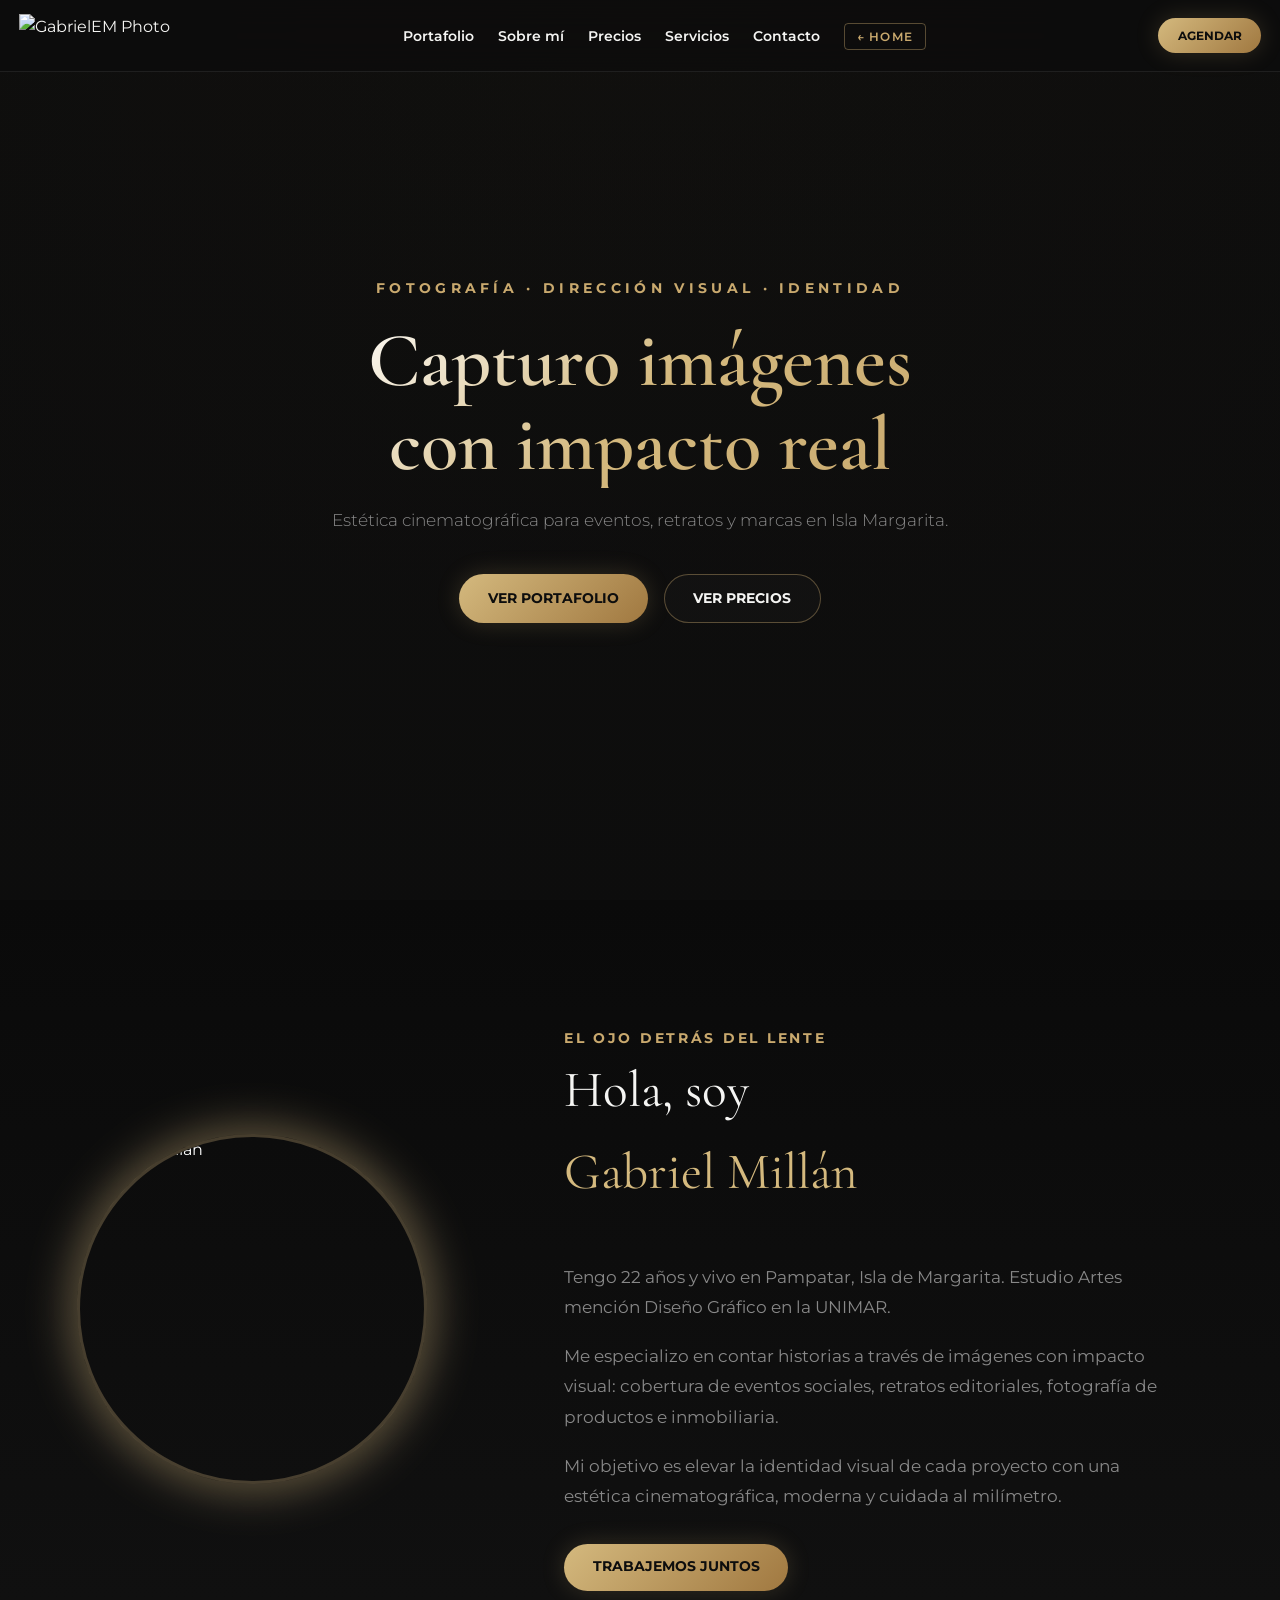
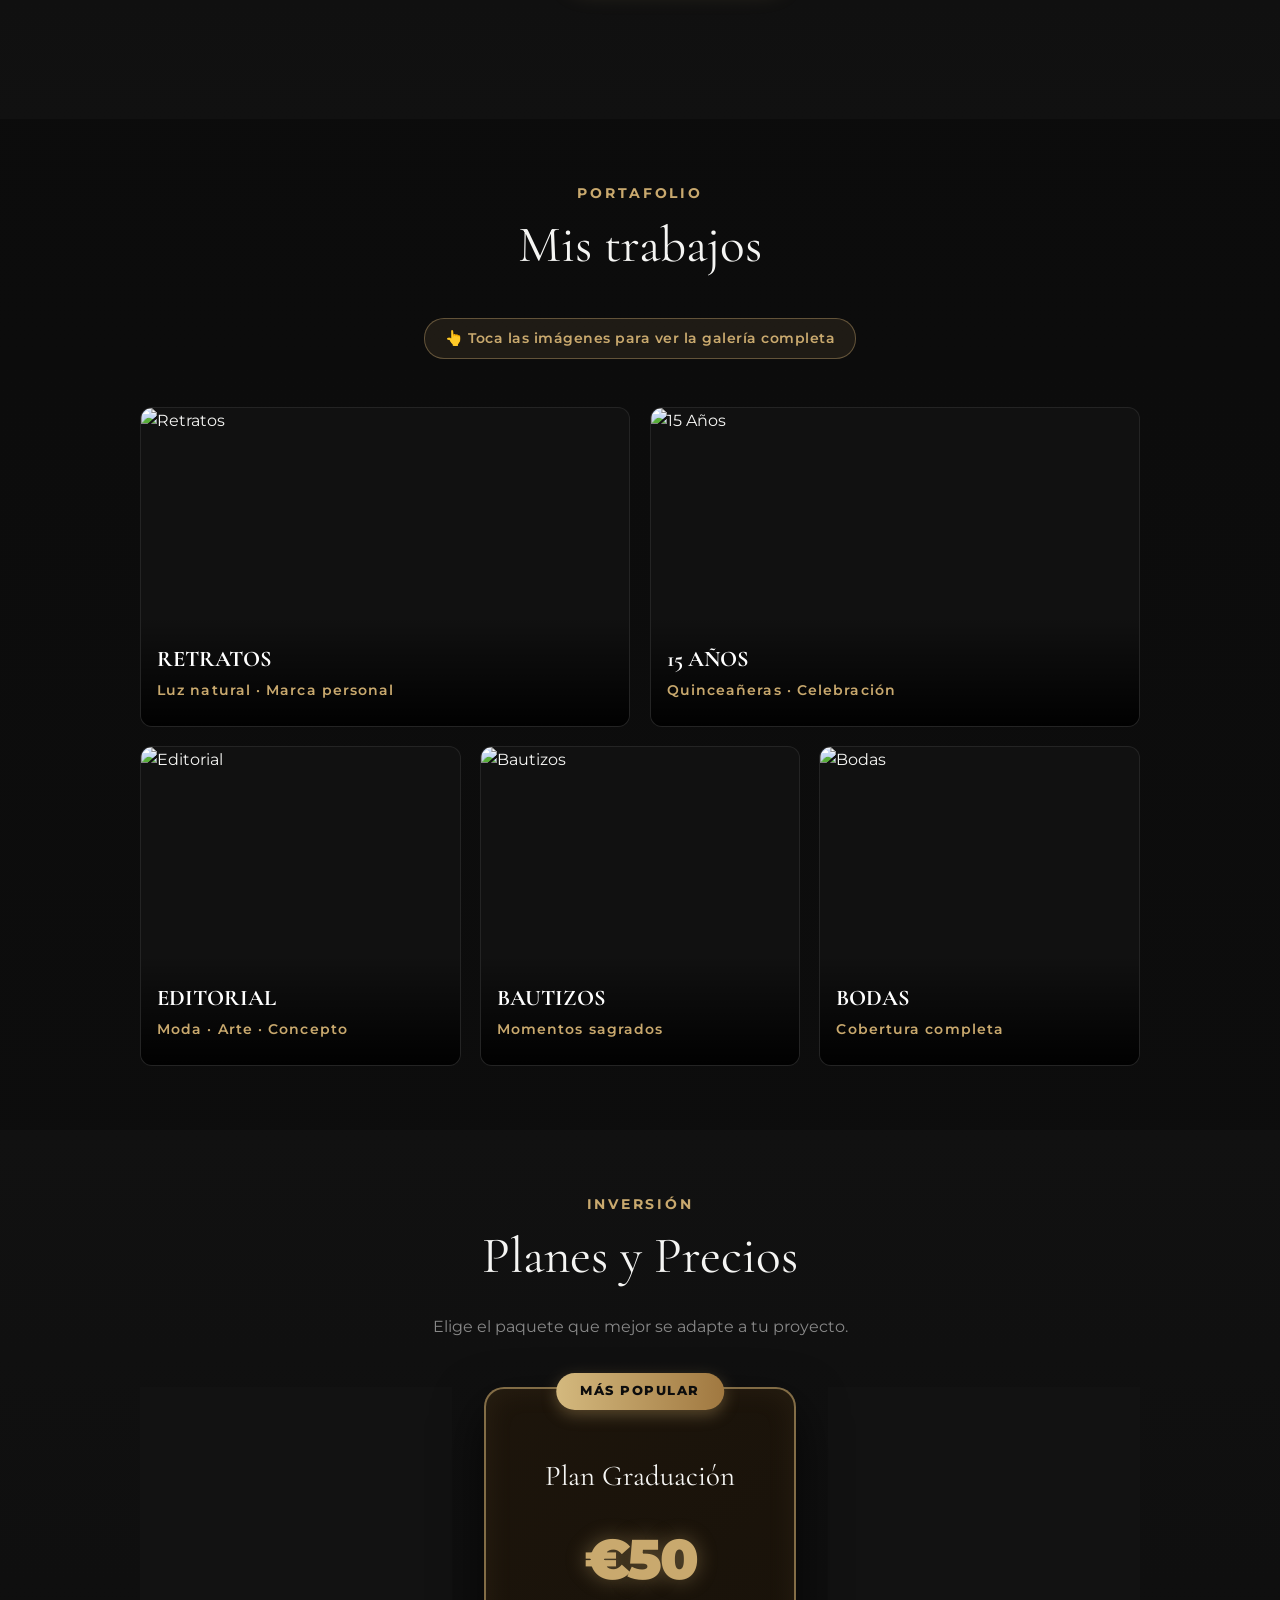
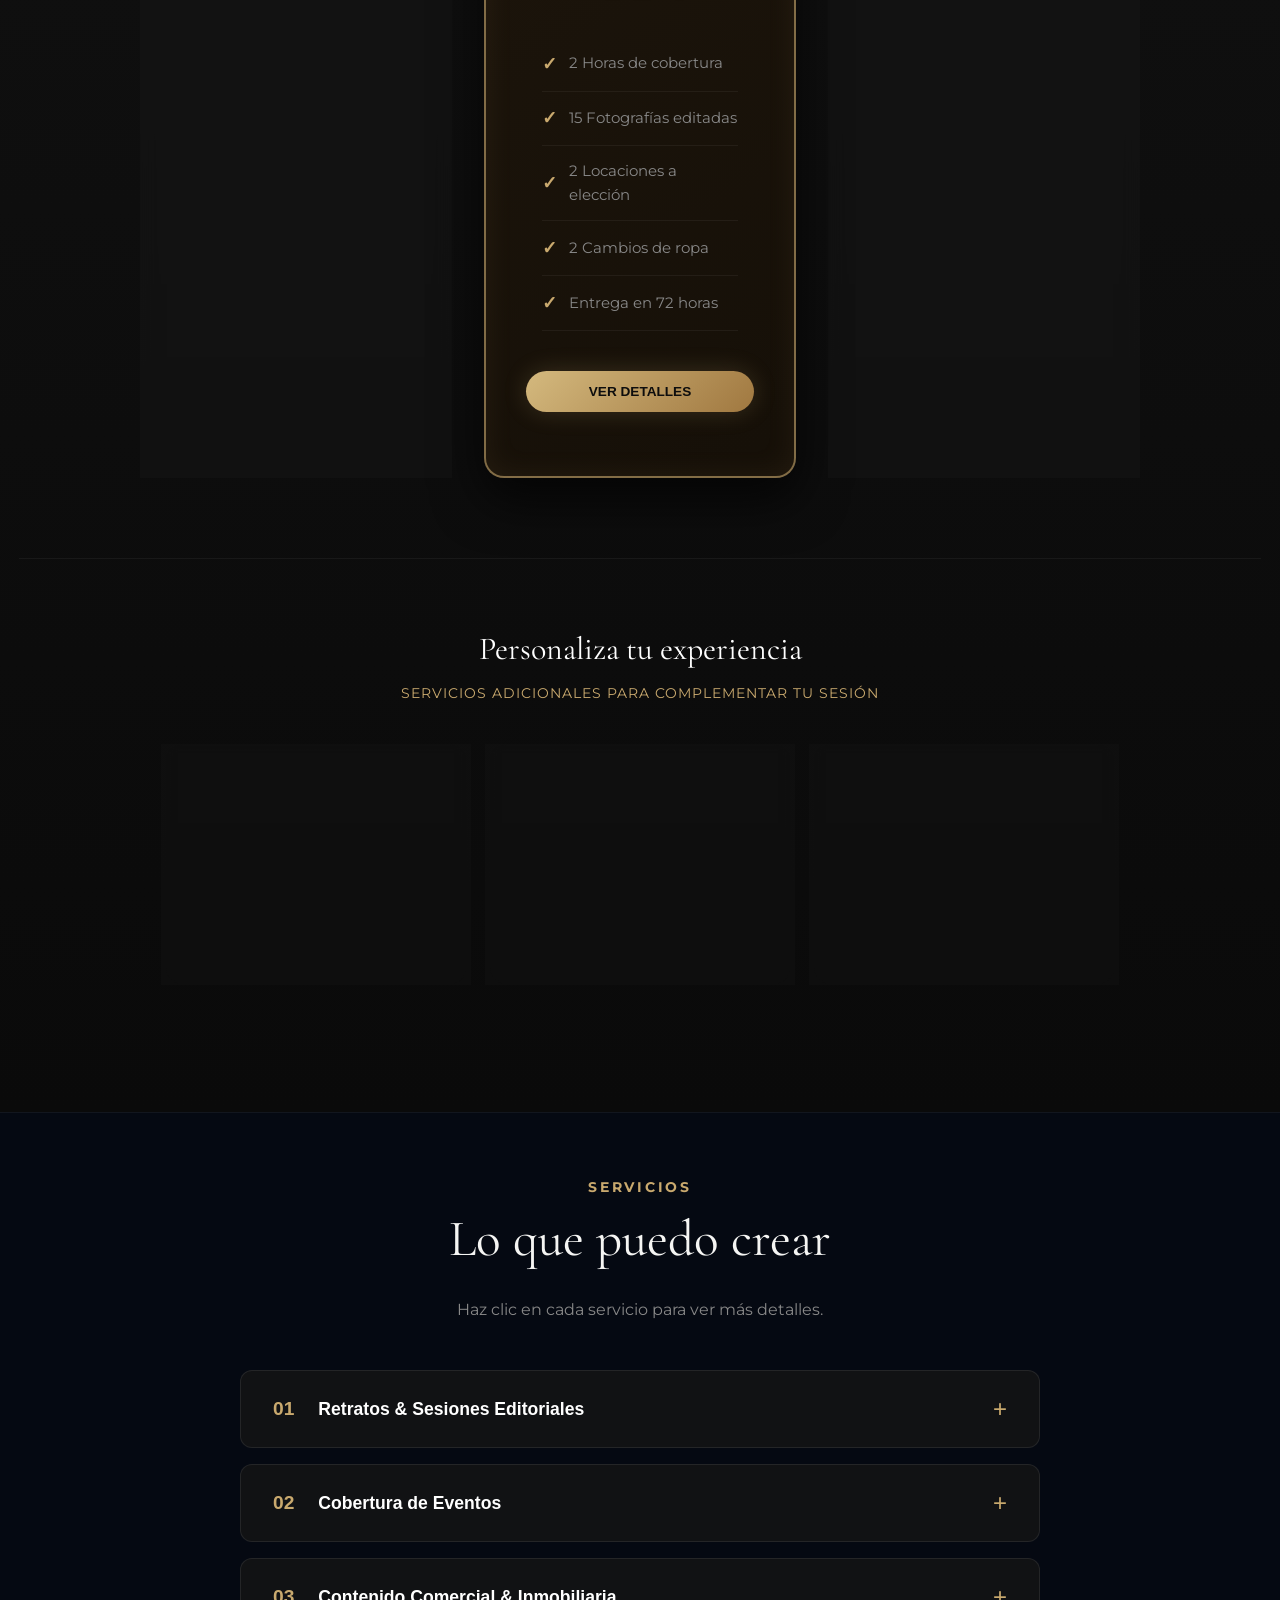
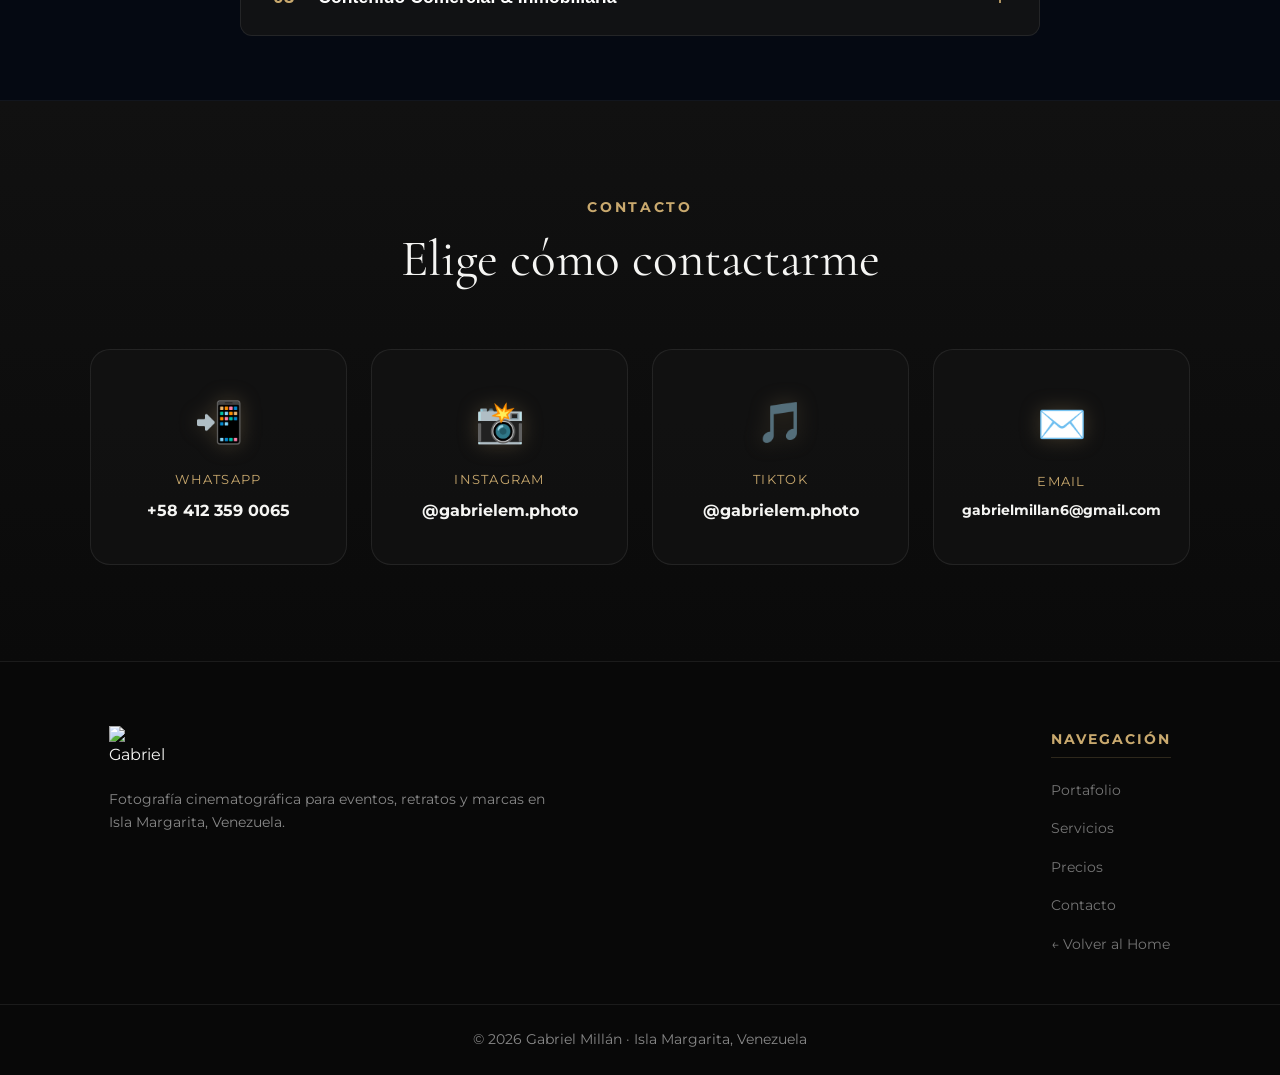
==== commit ef0940c0: "Update index.html" ====
--- a/eventos/index.html
+++ b/eventos/index.html
@@ -6,7 +6,7 @@
   <meta name="description" content="GabrielEM Photo — fotografía de eventos, retratos, sesiones editoriales y contenido visual para marcas en Isla Margarita, Venezuela."/>
   <title>GabrielEM Photo — Eventos & Retratos</title>
   <link rel="stylesheet" href="style.css"/>
-  <link rel="icon" href="https://i.postimg.cc/SN36PMdj/isotipoblanco.png" type="image/png"/>
+  <link rel="icon" href="https://i.postimg.cc/Qt662W2j/isotipoblanco.png" type="image/png"/>
 </head>
 <body>
 
@@ -14,7 +14,7 @@
 <header class="site-header">
   <div class="container header-wrap">
     <a href="../index.html">
-      <img src="https://i.postimg.cc/SN36PMdj/isotipoblanco.png" alt="GabrielEM Photo" class="brand-logo-img"/>
+      <img src="https://i.postimg.cc/Qt662W2j/isotipoblanco.png" alt="GabrielEM Photo" class="brand-logo-img"/>
     </a>
     <nav class="main-nav">
       <ul>
@@ -57,7 +57,7 @@
     <!-- Se añade reveal aquí -->
     <div class="about-image-wrapper reveal">
       <div class="about-glow"></div>
-      <img src="https://i.postimg.cc/MHXBP6jL/SAVE-20260220-135544.jpg" alt="Gabriel Millán" class="about-img"/>
+      <img src="https://i.postimg.cc/zvVd8GND/SAVE-20260220-135544.jpg" alt="Gabriel Millán" class="about-img"/>
     </div>
     <!-- Se añade reveal aquí -->
     <div class="about-content reveal">
@@ -299,7 +299,7 @@
 <footer class="site-footer">
   <div class="container footer-content">
     <div class="footer-brand reveal">
-      <img src="https://i.postimg.cc/SN36PMdj/isotipoblanco.png" alt="GabrielEM Photo" class="footer-logo" style="width: 55px;"/>
+      <img src="https://i.postimg.cc/Qt662W2j/isotipoblanco.png" alt="GabrielEM Photo" class="footer-logo" style="width: 55px;"/>
       <p>Fotografía cinematográfica para eventos, retratos y marcas en Isla Margarita, Venezuela.</p>
     </div>
     <div class="footer-links reveal">
--- a/eventos/style.css
+++ b/eventos/style.css
@@ -47,7 +47,45 @@
   color: transparent;
 }
 
-/* ANIMACIONES */
+/* ══════════════════════════════════════════════ */
+/* EFECTOS DE REVELADO (SCROLL ANIMATIONS)        */
+/* ══════════════════════════════════════════════ */
+
+/* 1. Elementos base ocultos */
+.reveal, .reveal-left, .reveal-right, .reveal-scale {
+  opacity: 0;
+  transition: all 0.7s cubic-bezier(0.25, 0.8, 0.25, 1);
+}
+
+/* 2. Direcciones iniciales (antes de aparecer) */
+.reveal {
+  transform: translateY(40px); /* Viene desde abajo */
+}
+
+.reveal-left {
+  transform: translateX(-50px); /* Viene desde la izquierda */
+}
+
+.reveal-right {
+  transform: translateX(50px); /* Viene desde la derecha */
+}
+
+.reveal-scale {
+  transform: scale(0.9); /* Aparece creciendo desde el centro */
+}
+
+/* 3. Estado activo (cuando el JS añade la clase 'active') */
+.reveal.active, 
+.reveal-left.active, 
+.reveal-right.active, 
+.reveal-scale.active {
+  opacity: 1;
+  transform: translate(0) scale(1); /* Vuelven a su posición y tamaño original */
+}
+
+/* ══════════════════════════════════════════════ */
+
+/* OTRAS ANIMACIONES BASE */
 .fade-in-up { animation: fadeInUp 1s cubic-bezier(0.16,1,0.3,1) forwards; opacity: 0; }
 .delay-1 { animation-delay: 0.15s; }
 .delay-2 { animation-delay: 0.3s; }
@@ -57,17 +95,13 @@
 @keyframes fadeIn { from { opacity: 0; } to { opacity: 1; } }
 
 /* HEADER */
-.site-header {
-  position: fixed; inset: 0 0 auto 0; z-index: 1000;
-  padding: 0.2rem 0;
-  background: rgba(13,13,13,0.88);
-  backdrop-filter: blur(16px);
-  border-bottom: 1px solid var(--color-border);
-}
+.site-header { position: fixed; inset: 0 0 auto 0; z-index: 1000; padding: 0.2rem 0; background: rgba(13,13,13,0.88); backdrop-filter: blur(16px); border-bottom: 1px solid var(--color-border); }
 .header-wrap { display: flex; align-items: center; justify-content: space-between; height: 65px; }
 .brand-logo-img { height: 44px; width: auto; object-fit: contain; }
 
 /* NAV */
+.mobile-menu-btn { display: none; background: transparent; border: none; color: var(--color-white); cursor: pointer; }
+.main-nav { position: static; max-height: none !important; overflow: visible; background: transparent; box-shadow: none; }
 .main-nav ul { display: flex; gap: 1.5rem; align-items: center; }
 .nav-link { font-size: 0.85rem; font-weight: 600; color: var(--color-text-main); transition: color var(--transition-fast); }
 .nav-link:hover { color: var(--color-primary); }
@@ -75,12 +109,7 @@
 .back-home:hover { background: rgba(201,169,110,0.1); border-color: var(--color-primary); }
 
 /* BOTONES */
-.btn-primary, .btn-secondary {
-  display: inline-flex; justify-content: center; align-items: center;
-  padding: 0.8rem 1.8rem; border-radius: 999px;
-  font-size: 0.85rem; font-weight: 700; text-transform: uppercase;
-  transition: var(--transition-smooth); cursor: pointer;
-}
+.btn-primary, .btn-secondary { display: inline-flex; justify-content: center; align-items: center; padding: 0.8rem 1.8rem; border-radius: 999px; font-size: 0.85rem; font-weight: 700; text-transform: uppercase; transition: var(--transition-smooth); cursor: pointer; }
 .btn-primary { background: linear-gradient(135deg, var(--color-secondary), var(--color-accent)); color: #0D0D0D; border: none; box-shadow: var(--shadow-gold); }
 .btn-primary:hover { transform: translateY(-3px); filter: brightness(1.1); }
 .btn-secondary { border: 1px solid rgba(201,169,110,0.4); background: rgba(255,255,255,0.02); color: var(--color-text-main); }
@@ -107,102 +136,26 @@
 /* ABOUT */
 .about-section { background: linear-gradient(to bottom, #0a0a0a, #111); padding: 8rem 0; position: relative; }
 .about-container { display: grid; grid-template-columns: 0.8fr 1.2fr; gap: 5rem; align-items: center; }
-
-.about-image-wrapper { 
-  position: relative; 
-  border-radius: 50%; 
-  width: 350px; 
-  height: 350px; 
-  margin: 0 auto; 
-}
-
-/* Ocultamos el elemento problemático para que no estorbe */
-.about-glow { 
-  display: none !important; 
-}
-
-.about-img { 
-  width: 100%; 
-  height: 100%; 
-  object-fit: cover; 
-  border-radius: 50%; 
-  position: relative; 
-  z-index: 2; 
-  border: 3px solid rgba(201,169,110,0.3); 
-  filter: grayscale(20%) contrast(1.1); 
-  transition: all 0.5s ease; 
-  /* AQUÍ ESTÁ EL NUEVO BRILLO, PEGADO A LA FOTO */
-  box-shadow: 0 0 40px 10px rgba(201,169,110,0.4);
-  animation: pulseShadow 4s infinite alternate;
-}
-
-.about-img:hover { 
-  filter: grayscale(0%) contrast(1); 
-  transform: scale(1.05); 
-  border-color: var(--color-primary); 
-  box-shadow: 0 0 60px 15px rgba(201,169,110,0.6);
-}
-
-/* Animación de latido para el nuevo brillo */
-@keyframes pulseShadow {
-  0% { box-shadow: 0 0 30px 5px rgba(201,169,110,0.2); }
-  100% { box-shadow: 0 0 60px 15px rgba(201,169,110,0.5); }
-}
-
+.about-image-wrapper { position: relative; border-radius: 50%; width: 350px; height: 350px; margin: 0 auto; }
+.about-glow { display: none !important; }
+.about-img { width: 100%; height: 100%; object-fit: cover; border-radius: 50%; position: relative; z-index: 2; border: 3px solid rgba(201,169,110,0.3); filter: grayscale(20%) contrast(1.1); transition: all 0.5s ease; box-shadow: 0 0 40px 10px rgba(201,169,110,0.4); animation: pulseShadow 4s infinite alternate; }
+.about-img:hover { filter: grayscale(0%) contrast(1); transform: scale(1.05); border-color: var(--color-primary); box-shadow: 0 0 60px 15px rgba(201,169,110,0.6); }
+@keyframes pulseShadow { 0% { box-shadow: 0 0 30px 5px rgba(201,169,110,0.2); } 100% { box-shadow: 0 0 60px 15px rgba(201,169,110,0.5); } }
 .about-content { max-width: 600px; }
 .about-text { color: var(--color-text-muted); font-size: 1.05rem; line-height: 1.8; margin-bottom: 2rem; }
 .about-text p { margin-bottom: 1.2rem; }
 .left-title { text-align: left; }
 
-/* ══ GALLERY GRID (Rediseño) ══ */
-.tap-hint {
-  display: inline-block; background: rgba(201,169,110,0.1); border: 1px solid rgba(201,169,110,0.4); 
-  padding: 8px 20px; border-radius: 20px; color: var(--color-primary); font-size: 0.9rem; font-weight: 600; 
-  margin-top: 15px; animation: pulseGlow 2s infinite alternate; letter-spacing: 0.5px;
-}
-
-.gallery-grid {
-  display: grid;
-  grid-template-columns: repeat(6, 1fr);
-  gap: 1.2rem;
-  max-width: 1000px; /* Reducido para que las cajas no sean tan gigantes */
-  margin: 0 auto;
-}
-
-.gallery-item {
-  position: relative;
-  overflow: hidden;
-  border-radius: 12px;
-  height: 320px; /* Tamaño mucho más sutil y elegante */
-  background: #111;
-  cursor: pointer;
-  border: 1px solid var(--color-border);
-}
-
-.span-half { grid-column: span 3; } /* Ocupa la mitad (Fila 1) */
-.span-third { grid-column: span 2; } /* Ocupa un tercio (Fila 2) */
-
-.gallery-item figure,
-.gallery-item img {
-  width: 100%;
-  height: 100%;
-  margin: 0;
-}
-
-.gallery-item img {
-  object-fit: cover;
-  object-position: center 25%; /* Encuadra mejor los rostros */
-  transition: transform 0.5s ease;
-}
-
+/* GALLERY GRID */
+.tap-hint { display: inline-block; background: rgba(201,169,110,0.1); border: 1px solid rgba(201,169,110,0.4); padding: 8px 20px; border-radius: 20px; color: var(--color-primary); font-size: 0.9rem; font-weight: 600; margin-top: 15px; animation: pulseGlow 2s infinite alternate; letter-spacing: 0.5px; }
+.gallery-grid { display: grid; grid-template-columns: repeat(6, 1fr); gap: 1.2rem; max-width: 1000px; margin: 0 auto; }
+.gallery-item { position: relative; overflow: hidden; border-radius: 12px; height: 320px; background: #111; cursor: pointer; border: 1px solid var(--color-border); }
+.span-half { grid-column: span 3; } 
+.span-third { grid-column: span 2; } 
+.gallery-item figure, .gallery-item img { width: 100%; height: 100%; margin: 0; }
+.gallery-item img { object-fit: cover; object-position: center 25%; transition: transform 0.5s ease; }
 .gallery-item:hover img { transform: scale(1.06); filter: brightness(1.1); }
-
-.glass-caption {
-  position: absolute; bottom: 0; left: 0; width: 100%; padding: 1.5rem 1rem;
-  background: linear-gradient(to top, rgba(0,0,0,0.95), transparent);
-  z-index: 2; pointer-events: none; text-align: left;
-}
-
+.glass-caption { position: absolute; bottom: 0; left: 0; width: 100%; padding: 1.5rem 1rem; background: linear-gradient(to top, rgba(0,0,0,0.95), transparent); z-index: 2; pointer-events: none; text-align: left; }
 .glass-caption h3 { font-family: var(--font-title); font-size: 1.4rem; color: var(--color-white); text-transform: uppercase; margin-bottom: 0.2rem; }
 .glass-caption p { font-size: 0.85rem; color: var(--color-primary); margin: 0; font-weight: 600; letter-spacing: 0.08em; }
 
@@ -231,7 +184,6 @@
 .pricing-features li::before { content: "✓"; color: var(--color-primary); font-weight: 900; font-size: 1.1rem; }
 .pricing-card .btn-secondary { border: 1px solid var(--color-primary); width: 100%; margin-top: auto; }
 
-/* Card Premium */
 .premium-card { background: linear-gradient(145deg, rgba(30,22,12,0.95), rgba(22,16,8,0.98)); border: 2px solid rgba(201,169,110,0.6); transform: scale(1.08); box-shadow: 0 20px 50px rgba(0,0,0,0.7), inset 0 0 30px rgba(201,169,110,0.08); z-index: 2; padding: 4rem 2.5rem; }
 .premium-card:hover { transform: scale(1.1) translateY(-10px); border-color: var(--color-primary); }
 .premium-card .price { color: var(--color-primary); text-shadow: 0 0 20px rgba(201,169,110,0.4); }
@@ -274,7 +226,9 @@
 .footer-bottom { position: relative; z-index: 1; padding: 1.5rem 0; text-align: center; border-top: 1px solid var(--color-border); }
 .footer-bottom p { color: var(--color-text-muted); font-size: 0.85rem; margin: 0; }
 
-/* LIGHTBOX */
+/* ══════════════════════════════════════════════ */
+/* LIGHTBOX (VISOR DE IMÁGENES)                   */
+/* ══════════════════════════════════════════════ */
 .lightbox-modal { display: none; position: fixed; inset: 0; z-index: 9999; justify-content: center; align-items: center; background: rgba(0,0,0,0.96); opacity: 0; transition: opacity 0.3s ease; }
 .lightbox-modal img { max-width: 90%; max-height: 85vh; border-radius: 8px; box-shadow: 0 0 40px rgba(201,169,110,0.15); transition: opacity 0.2s ease; }
 .cerrar-modal { position: absolute; top: 20px; right: 30px; color: #fff; font-size: 40px; font-weight: 300; cursor: pointer; z-index: 10000; }
@@ -285,7 +239,9 @@
 .flecha-izq:hover, .flecha-der:hover { background: rgba(201,169,110,0.5); color: #0D0D0D; }
 .contador-modal { position: absolute; bottom: 20px; left: 50%; transform: translateX(-50%); color: #fff; font-size: 1rem; letter-spacing: 2px; background: rgba(0,0,0,0.5); padding: 5px 15px; border-radius: 20px; }
 
-/* MODAL PLANES */
+/* ══════════════════════════════════════════════ */
+/* MODAL PLANES DE PRECIOS                        */
+/* ══════════════════════════════════════════════ */
 .plan-modal { display: none; position: fixed; inset: 0; z-index: 10000; background: rgba(8,8,8,0.92); backdrop-filter: blur(12px); justify-content: center; align-items: center; padding: 1rem; }
 .plan-modal.active { display: flex !important; animation: fadeIn 0.3s ease forwards; opacity: 1 !important; pointer-events: auto !important; }
 .plan-modal-content { background: linear-gradient(180deg, rgba(22,16,8,1), rgba(14,10,4,1)); border: 1px solid rgba(201,169,110,0.4); border-radius: 16px; width: 100%; max-width: 650px; max-height: 90vh; overflow-y: auto; position: relative; padding: 2.5rem; box-shadow: 0 20px 50px rgba(0,0,0,0.9); }
@@ -317,30 +273,19 @@
   .about-image-wrapper { width: 250px; height: 250px; }
   .header-wrap { height: 55px; }
   .brand-logo-img { height: 36px; }
-  .mobile-menu-btn { 
-    display: block;
+  .mobile-menu-btn { display: block; }
+  
   .main-nav { position: absolute; top: 100%; left: 0; width: 100%; background: rgba(13,13,13,0.98); backdrop-filter: blur(12px); box-shadow: 0 10px 20px rgba(0,0,0,0.5); padding: 0; max-height: 0; overflow: hidden; transition: max-height 0.3s ease-out; }
-  .main-nav.active { 
-    max-height: 400px; 
-    border-top: 1px solid var(--color-border); 
-    overflow-y: auto; }
+  .main-nav.active { max-height: 400px; border-top: 1px solid var(--color-border); overflow-y: auto; }
   .main-nav ul { flex-direction: column; gap: 0; text-align: center; padding: 1rem 0; list-style: none !important; }
   .main-nav li { width: 100%; list-style: none !important; }
   .main-nav a { display: block; padding: 12px 20px; color: var(--color-text) !important; font-size: 1rem; border-bottom: 1px solid var(--color-border); text-shadow: none !important; }
-   }
-  /* Todo el grid a 1 columna en teléfonos */
+  
   .span-half, .span-third { grid-column: span 6; }
   .gallery-item { height: 300px; }
-  
   .contact-grid { grid-template-columns: 1fr; }
-  .accordion-header { padding: 1.2rem; }
-  .accordion-number { margin-right: 1rem; }
-  .accordion-content p { padding: 0 1.2rem 1.5rem 1.2rem; }
-  .about-image-wrapper { width: 250px; height: 250px; }
   .footer-content { flex-direction: column; text-align: center; gap: 3rem; }
   .footer-brand, .footer-logo { margin: 0 auto 1.5rem auto; }
   .footer-links ul { align-items: center; }
-  .plan-modal-content { padding: 1.5rem; }
   .addons-grid { grid-template-columns: 1fr; gap: 1rem; }
-  .addons-container { margin-top: 3rem; padding-top: 3rem; }
-}
+}
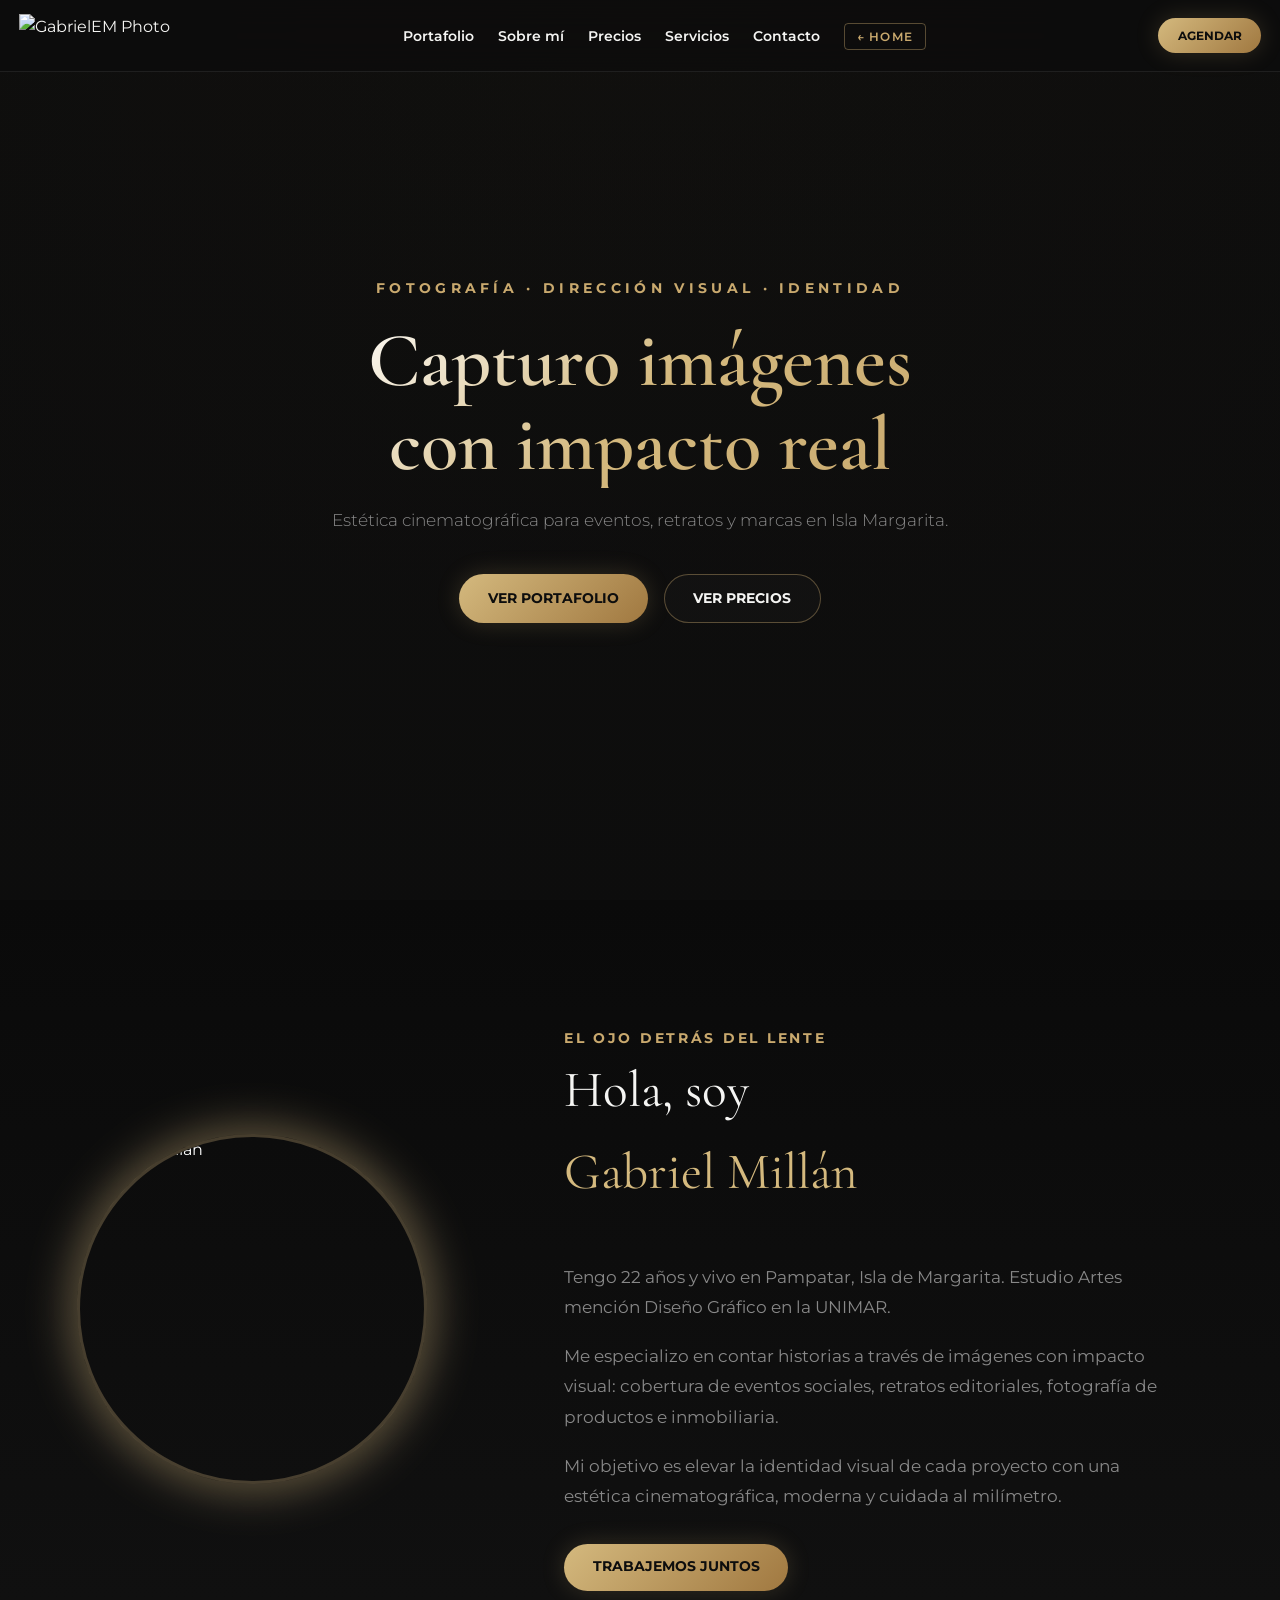
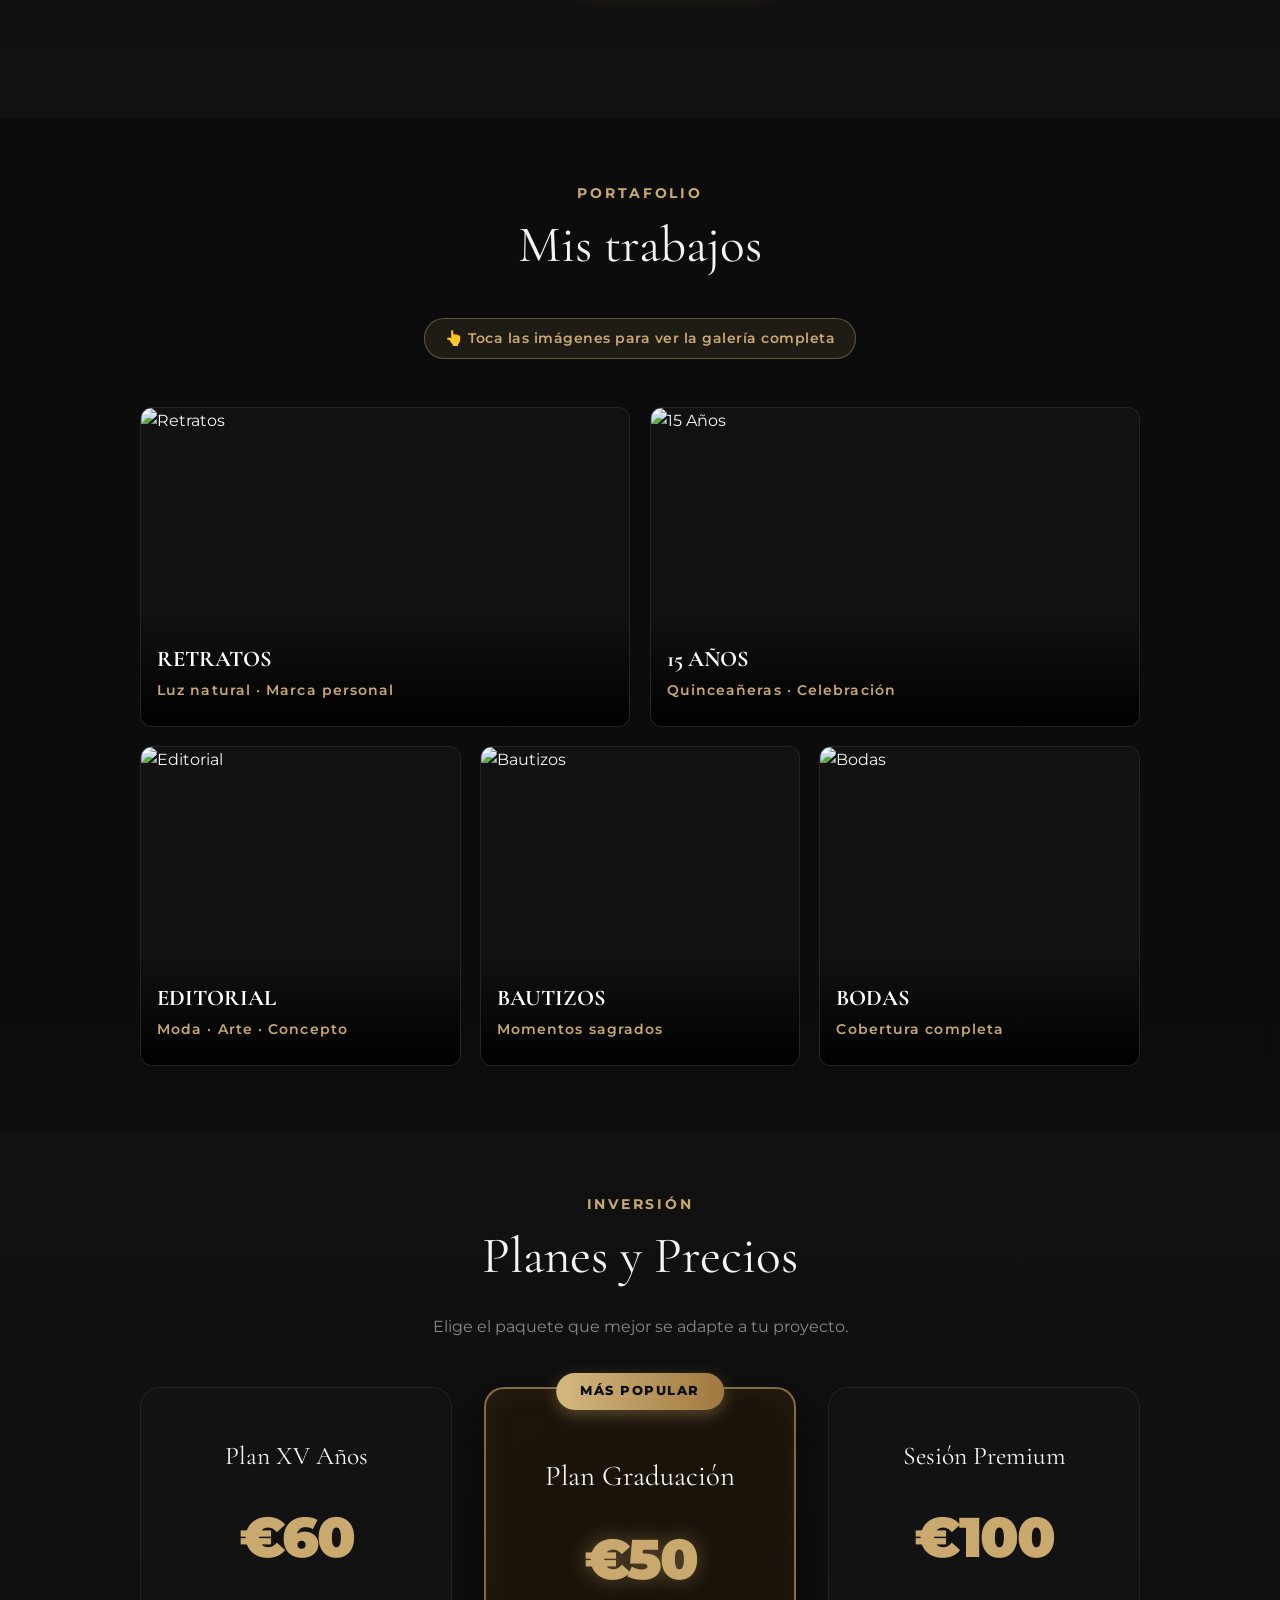
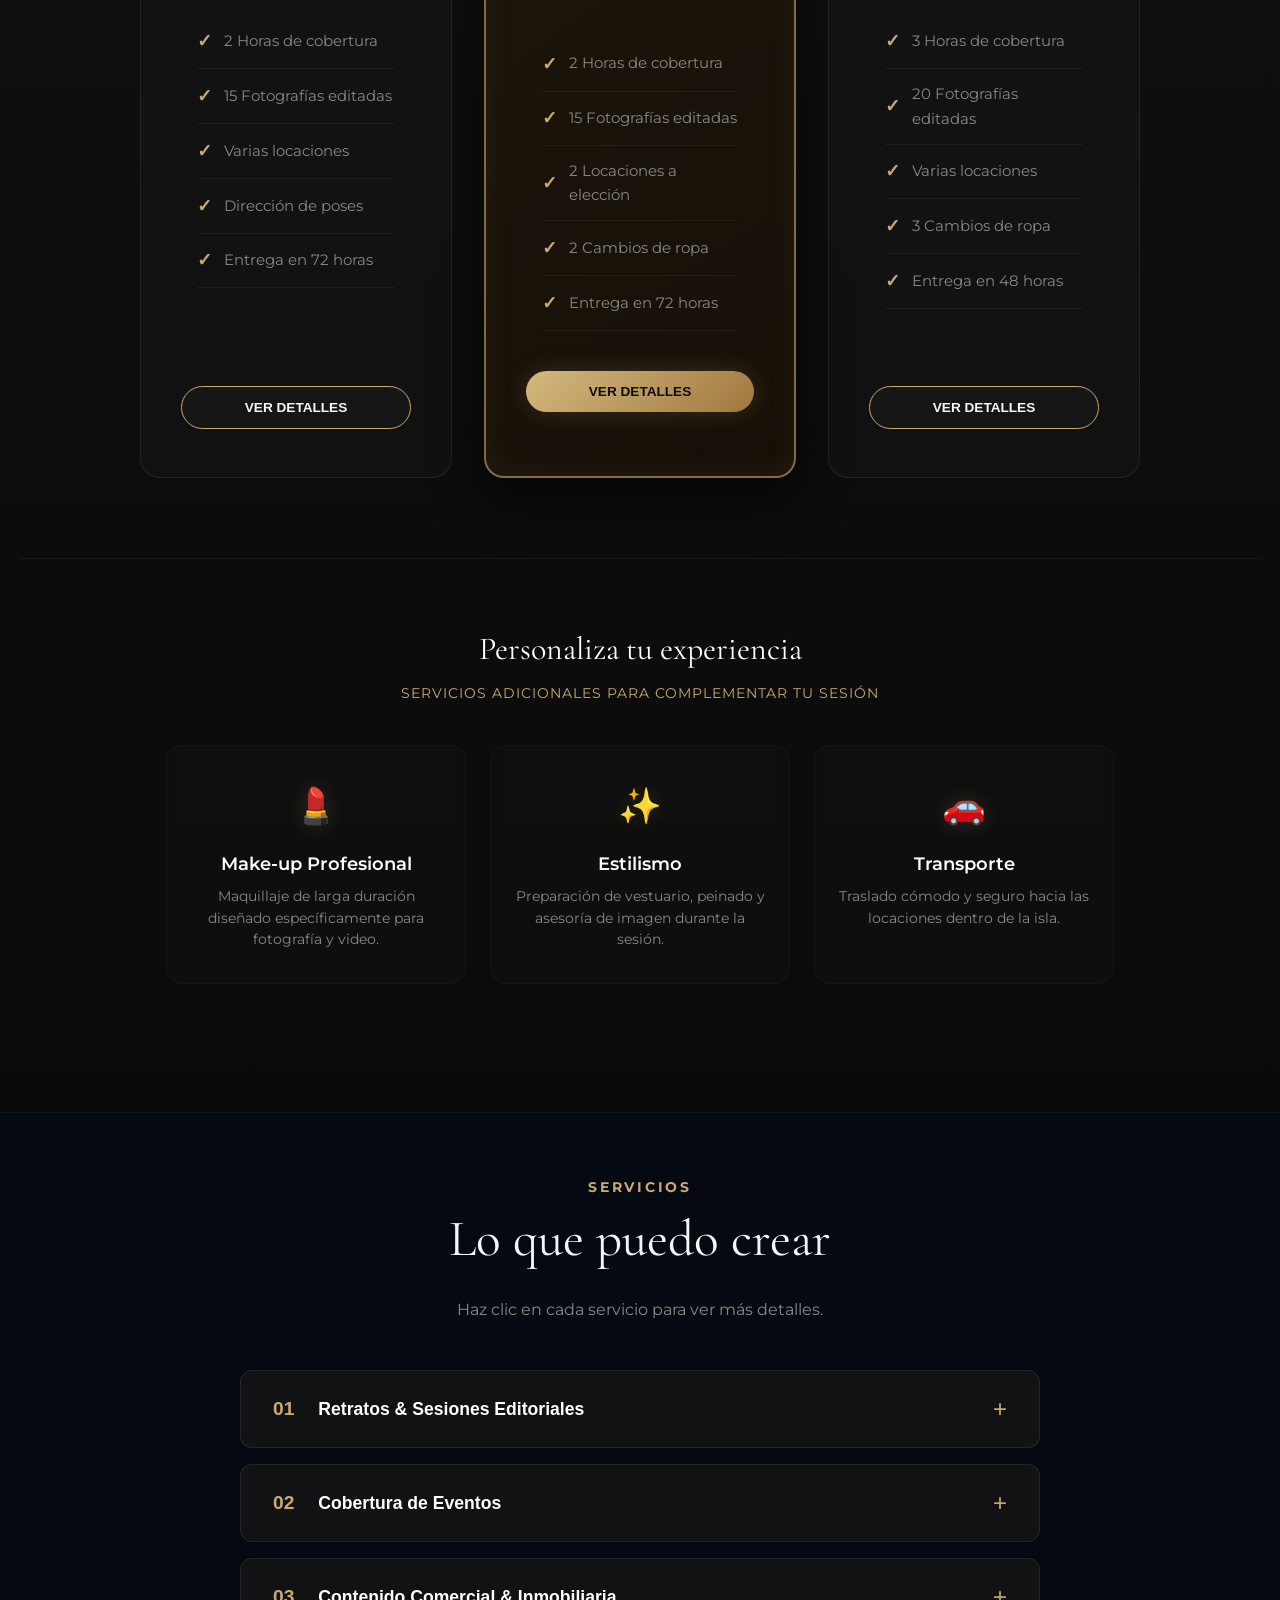
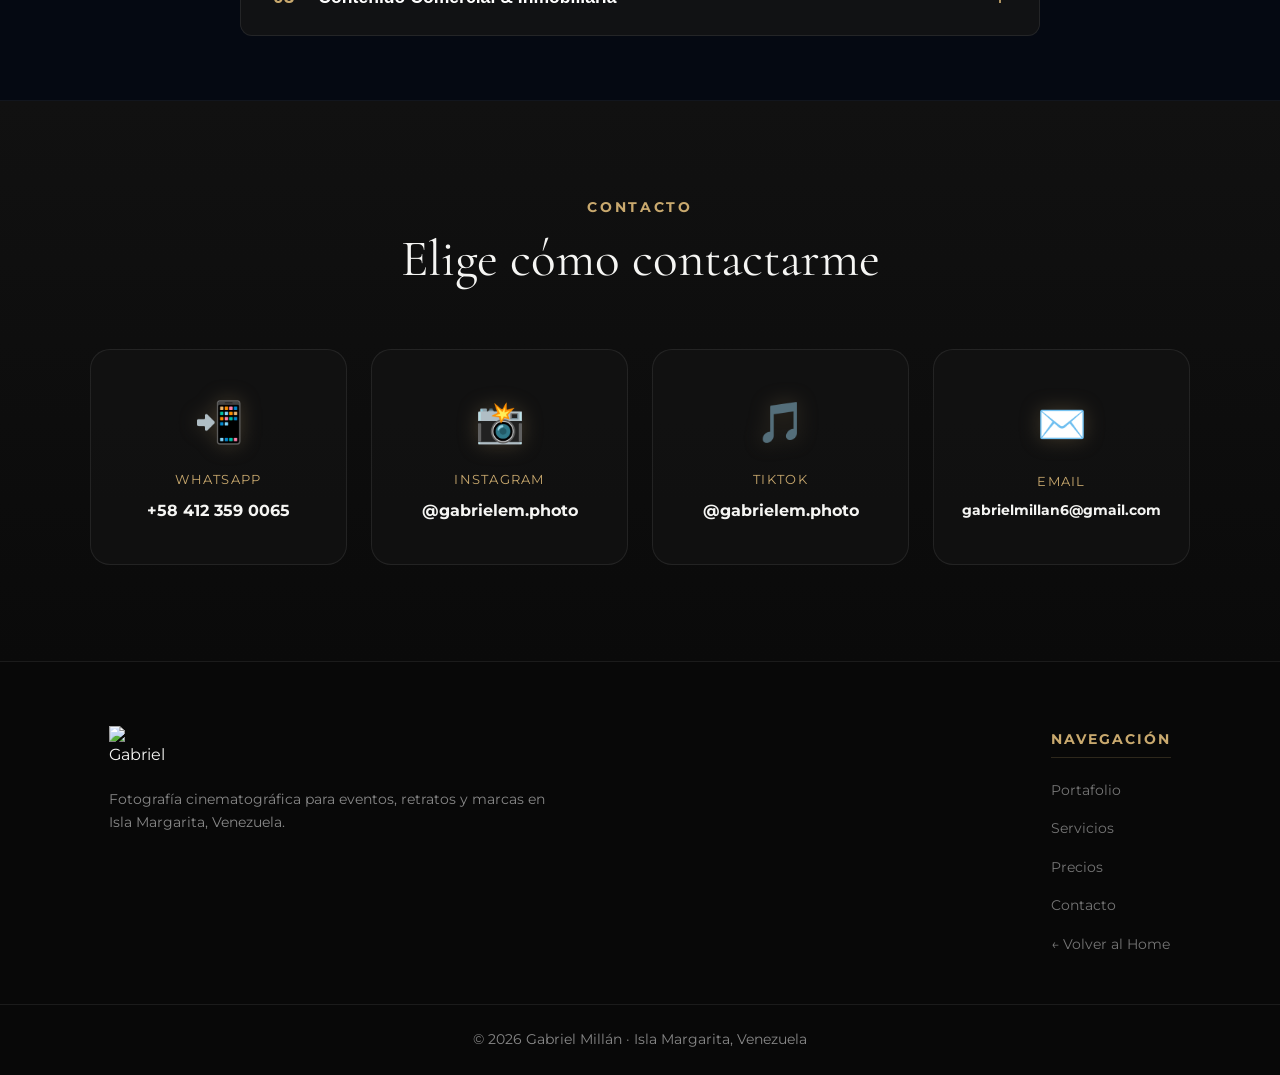
==== commit 826e48c5: "Update index.html" ====
--- a/eventos/index.html
+++ b/eventos/index.html
@@ -97,8 +97,8 @@
         <div class="glass-caption"><h3>15 Años</h3><p>Quinceañeras · Celebración</p></div>
       </div>
 
-      <div class="gallery-item span-third galeria-trigger reveal" data-categoria="editorial" data-src="https://i.postimg.cc/VkhySDzp/IMG-8083-Mi-exportansion-2.jpg">
-        <figure><img src="https://i.postimg.cc/VkhySDzp/IMG-8083-Mi-exportansion-2.jpg" alt="Editorial" loading="lazy"/></figure>
+      <div class="gallery-item span-third galeria-trigger reveal" data-categoria="editorial" data-src="https://i.postimg.cc/0QZp301s/IMG-8123.jpg">
+        <figure><img src="https://i.postimg.cc/0QZp301s/IMG-8123.jpg" alt="Editorial" loading="lazy"/></figure>
         <div class="glass-caption"><h3>Editorial</h3><p>Moda · Arte · Concepto</p></div>
       </div>
 
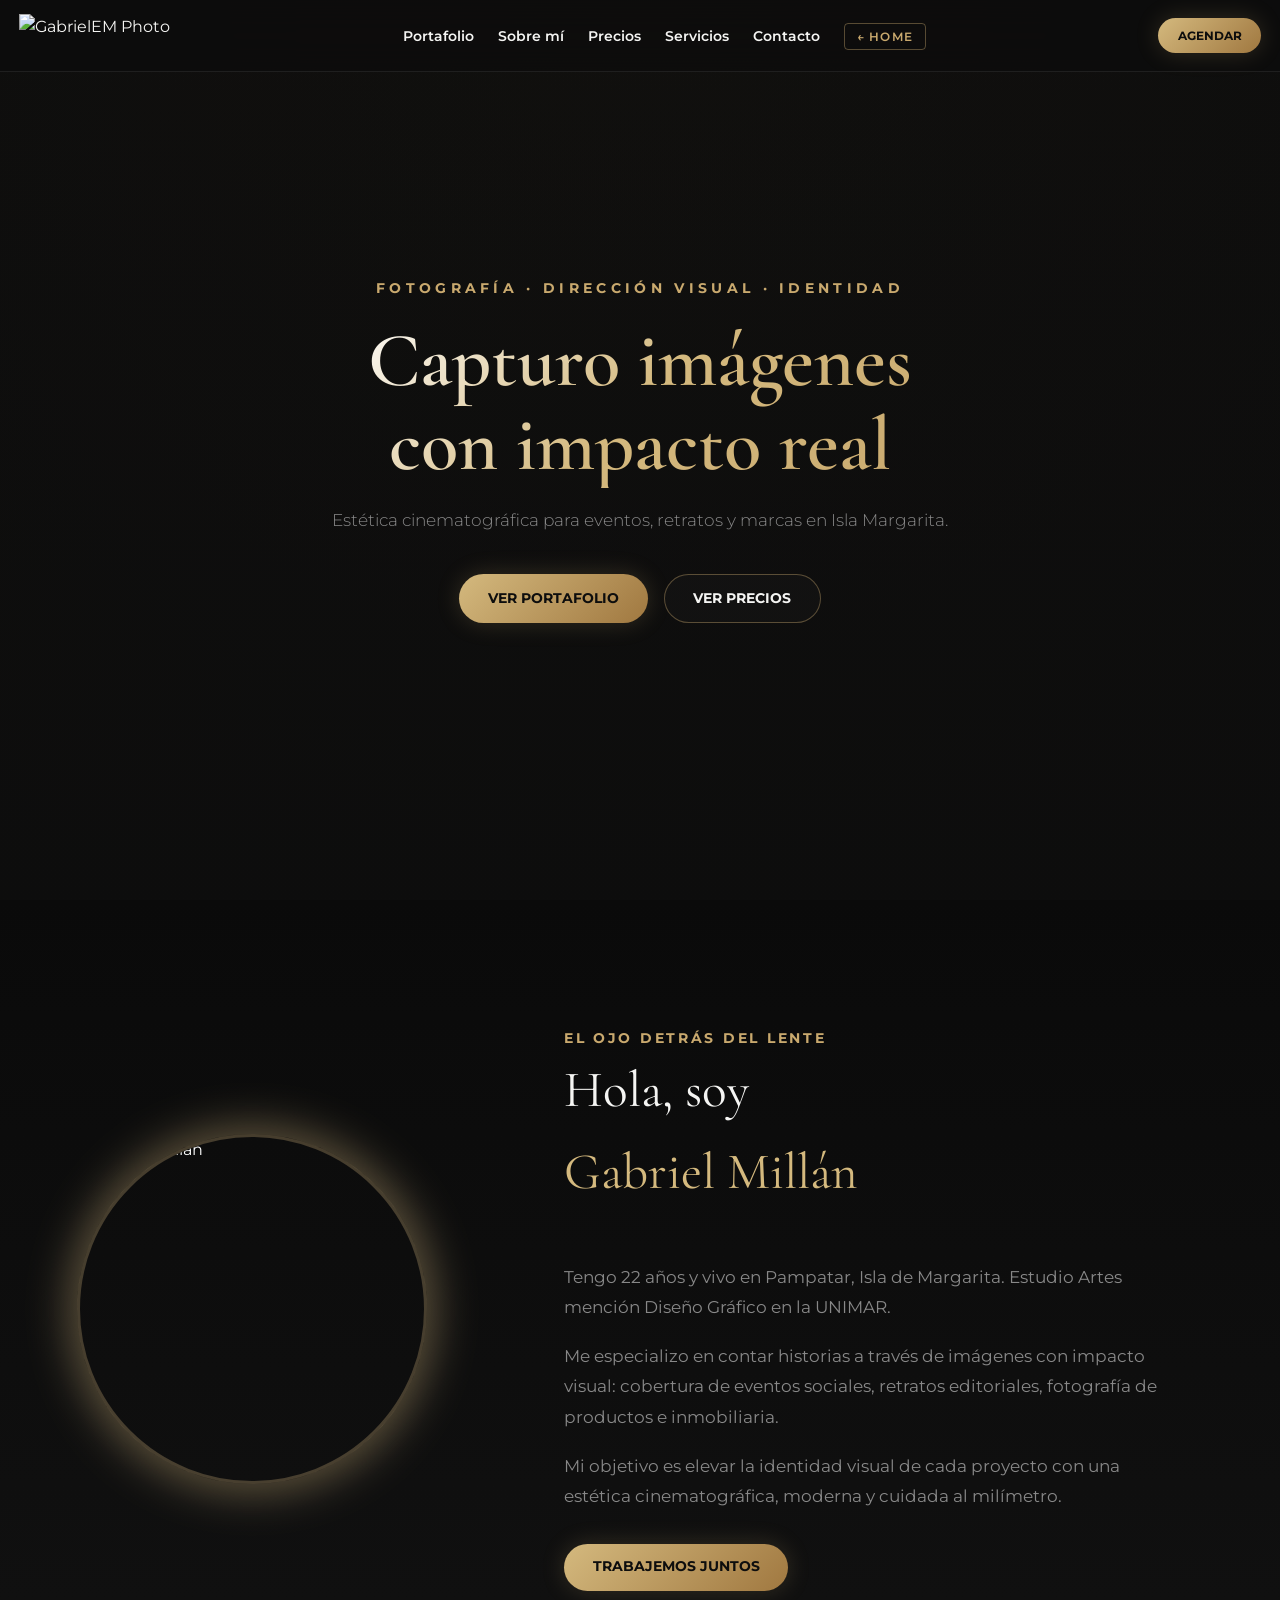
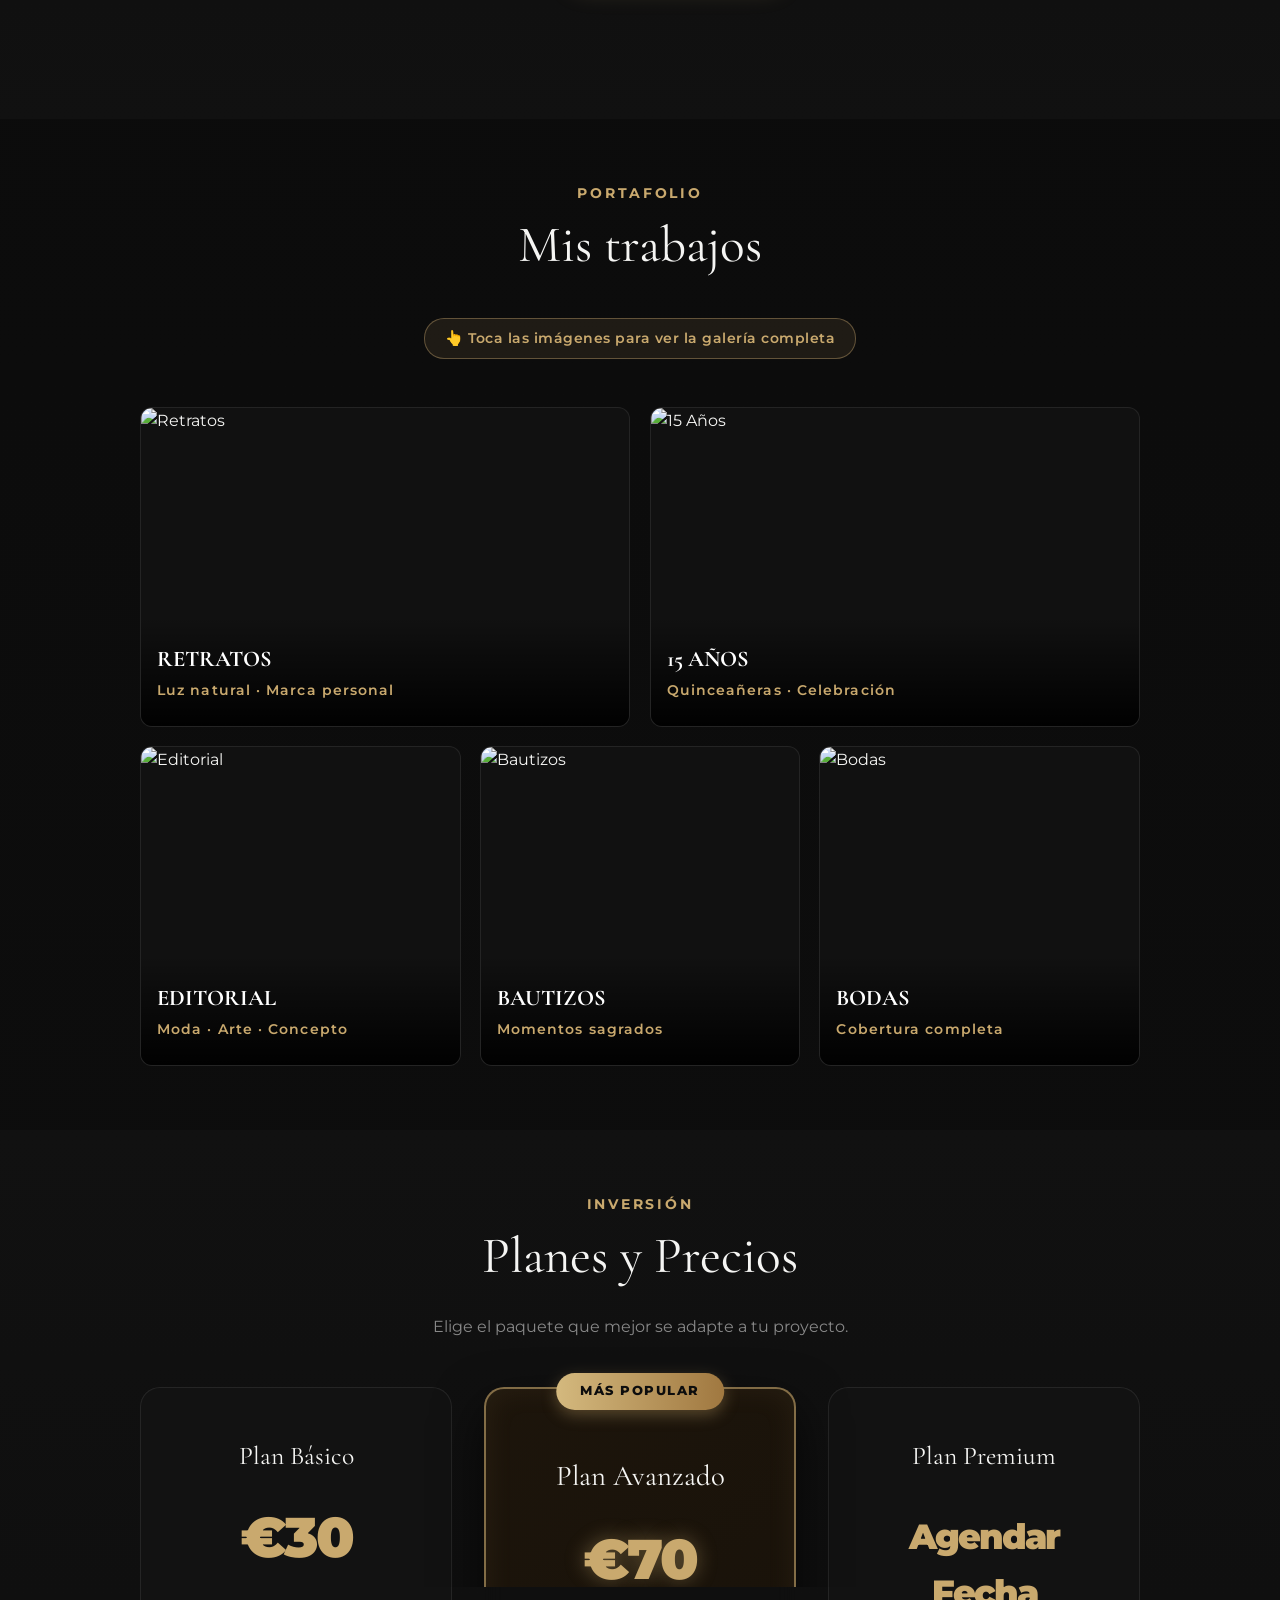
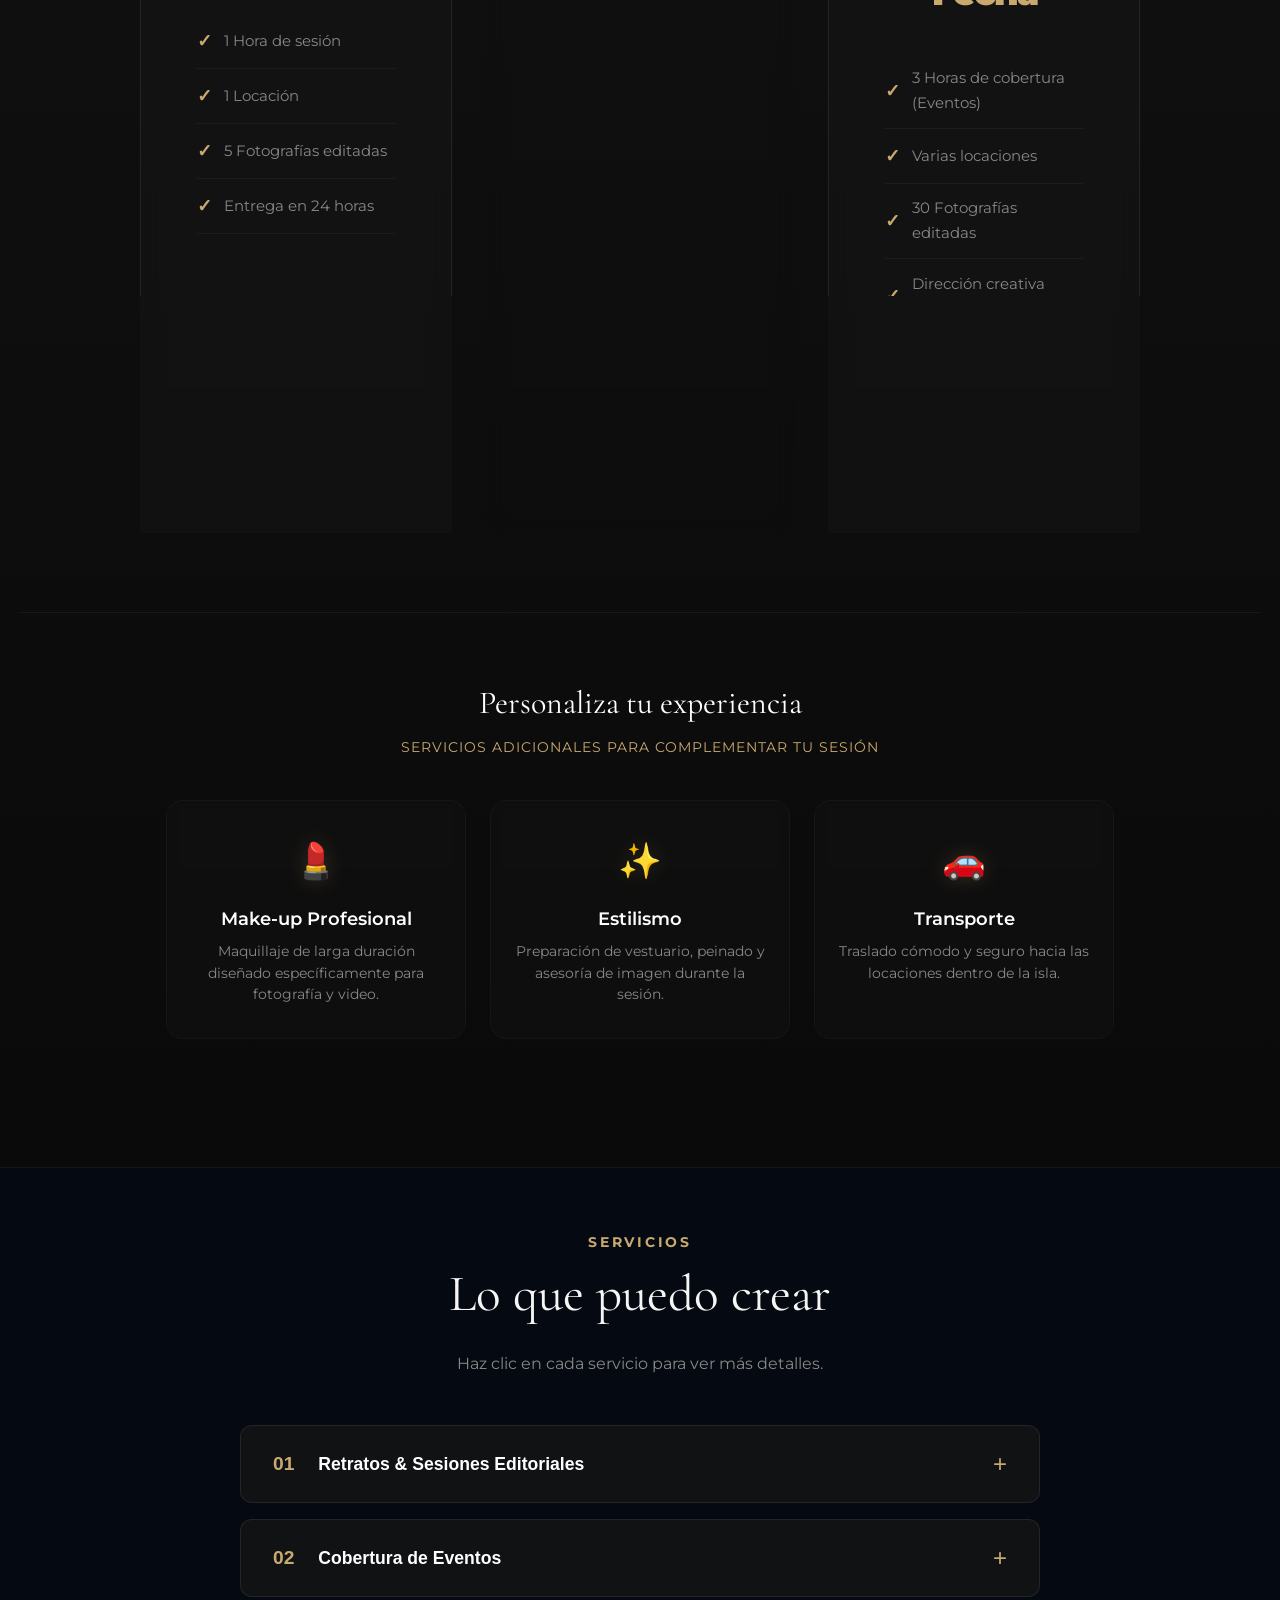
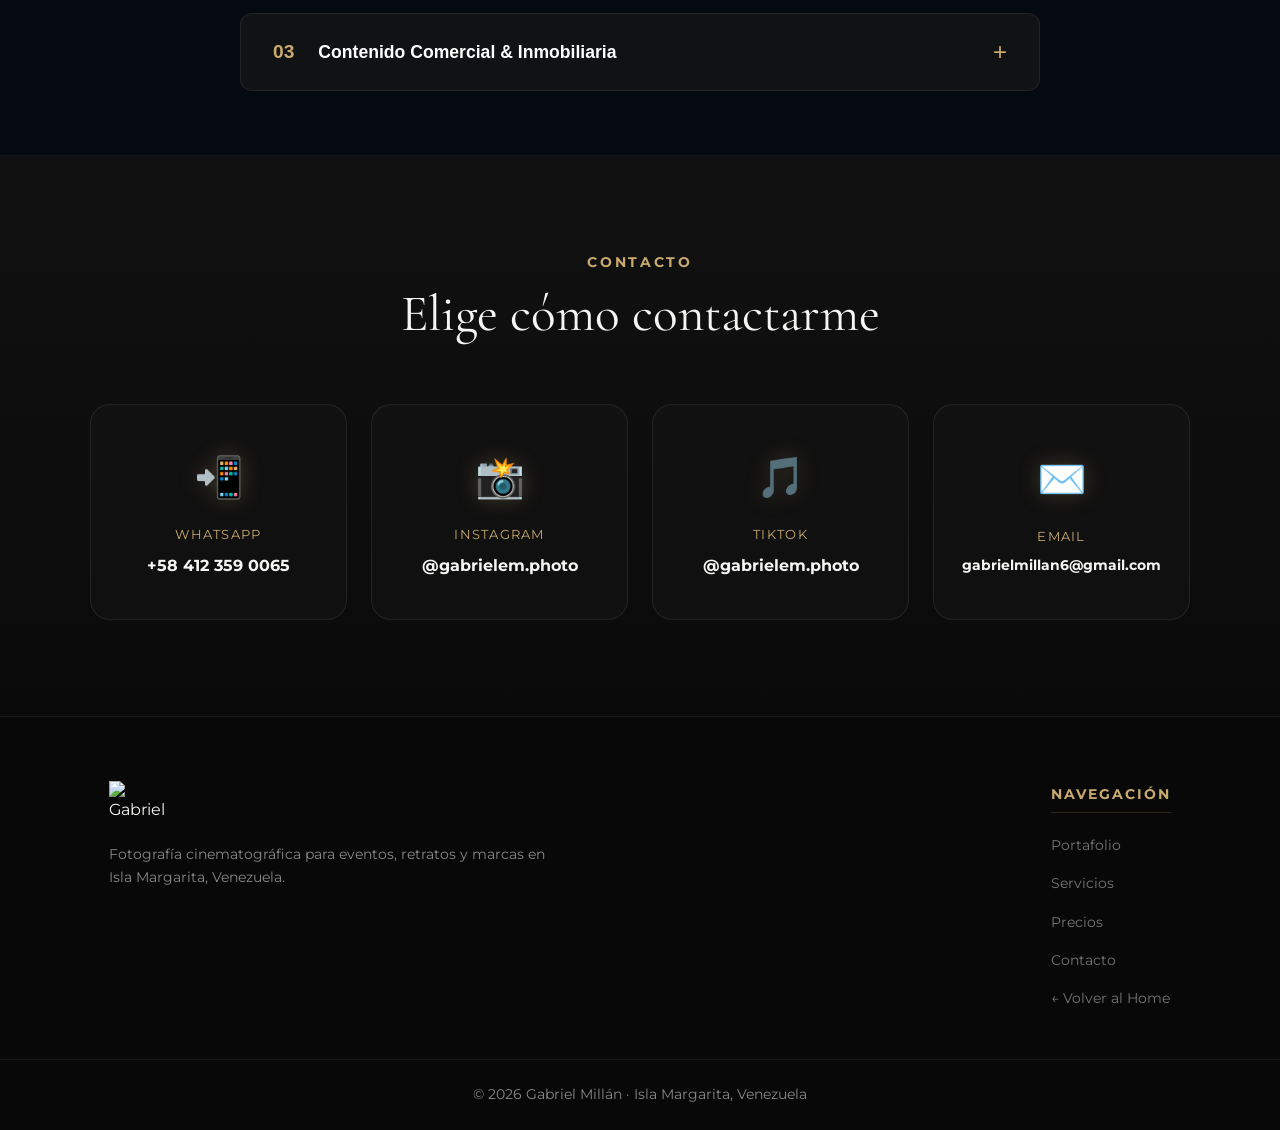
==== commit 5214d82b: "Update index.html" ====
--- a/eventos/index.html
+++ b/eventos/index.html
@@ -54,12 +54,10 @@
 <!-- ══ SOBRE MÍ ══ -->
 <section id="sobre-mi" class="about-section">
   <div class="container about-container">
-    <!-- Se añade reveal aquí -->
     <div class="about-image-wrapper reveal">
       <div class="about-glow"></div>
       <img src="https://i.postimg.cc/zvVd8GND/SAVE-20260220-135544.jpg" alt="Gabriel Millán" class="about-img"/>
     </div>
-    <!-- Se añade reveal aquí -->
     <div class="about-content reveal">
       <div class="section-header left-title">
         <p class="section-kicker">El ojo detrás del lente</p>
@@ -78,7 +76,6 @@
 <!-- ══ PORTAFOLIO ══ -->
 <section id="portafolio" style="padding: var(--spacing-lg) 0;">
   <div class="container">
-    <!-- Se añade reveal aquí -->
     <div class="section-header text-center reveal">
       <p class="section-kicker">Portafolio</p>
       <h2 class="section-title">Mis trabajos</h2>
@@ -86,14 +83,13 @@
     </div>
     
     <div class="gallery-grid">
-      <!-- Se añade reveal a cada imagen de la galería -->
-      <div class="gallery-item span-half galeria-trigger reveal" data-categoria="retratos" data-src="https://i.postimg.cc/Hn1dr39D/IMG-4092.jpg">
-        <figure><img src="https://i.postimg.cc/Hn1dr39D/IMG-4092.jpg" alt="Retratos" loading="lazy"/></figure>
+      <div class="gallery-item span-half galeria-trigger reveal" data-categoria="retratos" data-src="https://i.postimg.cc/8PK9rxcf/IMG-4111.jpg">
+        <figure><img src="https://i.postimg.cc/8PK9rxcf/IMG-4111.jpg" alt="Retratos" loading="lazy"/></figure>
         <div class="glass-caption"><h3>Retratos</h3><p>Luz natural · Marca personal</p></div>
       </div>
 
-      <div class="gallery-item span-half galeria-trigger reveal" data-categoria="xv" data-src="https://i.postimg.cc/y8jdwqXZ/IMG-3817.jpg">
-        <figure><img src="https://i.postimg.cc/y8jdwqXZ/IMG-3817.jpg" alt="15 Años" loading="lazy"/></figure>
+      <div class="gallery-item span-half galeria-trigger reveal" data-categoria="xv" data-src="https://i.postimg.cc/X7k7Sj2G/IMG-3817.jpg">
+        <figure><img src="https://i.postimg.cc/X7k7Sj2G/IMG-3817.jpg" alt="15 Años" loading="lazy"/></figure>
         <div class="glass-caption"><h3>15 Años</h3><p>Quinceañeras · Celebración</p></div>
       </div>
 
@@ -102,13 +98,13 @@
         <div class="glass-caption"><h3>Editorial</h3><p>Moda · Arte · Concepto</p></div>
       </div>
 
-      <div class="gallery-item span-third galeria-trigger reveal" data-categoria="bautizos" data-src="https://i.postimg.cc/5NcDM6nK/IMG-2721.jpg">
-        <figure><img src="https://i.postimg.cc/5NcDM6nK/IMG-2721.jpg" alt="Bautizos" loading="lazy"/></figure>
+      <div class="gallery-item span-third galeria-trigger reveal" data-categoria="bautizos" data-src="https://i.postimg.cc/PJ8pzghj/IMG-2638.jpg">
+        <figure><img src="https://i.postimg.cc/PJ8pzghj/IMG-2638.jpg" alt="Bautizos" loading="lazy"/></figure>
         <div class="glass-caption"><h3>Bautizos</h3><p>Momentos sagrados</p></div>
       </div>
 
-      <div class="gallery-item span-third galeria-trigger reveal" data-categoria="bodas" data-src="https://i.postimg.cc/SNDb4m3K/IMG-0608.jpg">
-        <figure><img src="https://i.postimg.cc/SNDb4m3K/IMG-0608.jpg" alt="Bodas" loading="lazy"/></figure>
+      <div class="gallery-item span-third galeria-trigger reveal" data-categoria="bodas" data-src="https://i.postimg.cc/BvgxjfQn/IMG-0045.jpg">
+        <figure><img src="https://i.postimg.cc/BvgxjfQn/IMG-0045.jpg" alt="Bodas" loading="lazy"/></figure>
         <div class="glass-caption"><h3>Bodas</h3><p>Cobertura completa</p></div>
       </div>
 
@@ -116,10 +112,9 @@
   </div>
 </section>
 
-<!-- ══ PRECIOS ══ -->
+<!-- ══ PRECIOS ACTUALIZADOS ══ -->
 <section id="precios" class="pricing-section">
   <div class="container">
-    <!-- Se añade reveal aquí -->
     <div class="section-header text-center reveal">
       <p class="section-kicker">Inversión</p>
       <h2 class="section-title">Planes y Precios</h2>
@@ -127,42 +122,44 @@
     </div>
     
     <div class="pricing-grid">
-      <!-- Se añade reveal a cada tarjeta de precios -->
+      <!-- Plan Básico -->
       <div class="pricing-card reveal">
-        <h3>Plan XV Años</h3>
-        <p class="price">€60</p>
+        <h3>Plan Básico</h3>
+        <p class="price">€30</p>
         <ul class="pricing-features">
-          <li>2 Horas de cobertura</li>
-          <li>15 Fotografías editadas</li>
-          <li>Varias locaciones</li>
-          <li>Dirección de poses</li>
-          <li>Entrega en 72 horas</li>
+          <li>1 Hora de sesión</li>
+          <li>1 Locación</li>
+          <li>5 Fotografías editadas</li>
+          <li>Entrega en 24 horas</li>
         </ul>
-        <button class="btn-secondary open-plan-modal" data-plan="xv">Ver detalles</button>
-      </div>
-
+        <button class="btn-secondary open-plan-modal" data-plan="basico">Ver detalles</button>
+      </div>
+
+      <!-- Plan Avanzado -->
       <div class="pricing-card premium-card reveal">
         <div class="popular-badge">Más popular</div>
-        <h3>Plan Graduación</h3>
-        <p class="price">€50</p>
+        <h3>Plan Avanzado</h3>
+        <p class="price">€70</p>
         <ul class="pricing-features">
-          <li>2 Horas de cobertura</li>
-          <li>15 Fotografías editadas</li>
-          <li>2 Locaciones a elección</li>
+          <li>2 Horas de sesión</li>
+          <li>2 Locaciones</li>
           <li>2 Cambios de ropa</li>
-          <li>Entrega en 72 horas</li>
+          <li>20 Fotografías editadas</li>
+          <li>Dirección de poses</li>
+          <li>Entrega en 24 horas</li>
         </ul>
-        <button class="btn-primary open-plan-modal" data-plan="graduacion">Ver detalles</button>
-      </div>
-
+        <button class="btn-primary open-plan-modal" data-plan="avanzado">Ver detalles</button>
+      </div>
+
+      <!-- Plan Premium -->
       <div class="pricing-card reveal">
-        <h3>Sesión Premium</h3>
-        <p class="price">€100</p>
+        <h3>Plan Premium</h3>
+        <p class="price" style="font-size: 2.2rem; margin-top: 1.5rem;">Agendar Fecha</p>
         <ul class="pricing-features">
-          <li>3 Horas de cobertura</li>
-          <li>20 Fotografías editadas</li>
+          <li>3 Horas de cobertura (Eventos)</li>
           <li>Varias locaciones</li>
-          <li>3 Cambios de ropa</li>
+          <li>30 Fotografías editadas</li>
+          <li>Dirección creativa profesional</li>
           <li>Entrega en 48 horas</li>
         </ul>
         <button class="btn-secondary open-plan-modal" data-plan="premium">Ver detalles</button>
@@ -170,7 +167,6 @@
     </div>
 
     <!-- ══ SERVICIOS ADICIONALES ══ -->
-    <!-- Se añade reveal aquí -->
     <div class="addons-container reveal">
       <h3 class="addons-title">Personaliza tu experiencia</h3>
       <p class="addons-desc">Servicios adicionales para complementar tu sesión</p>
@@ -202,14 +198,12 @@
 <!-- ══ SERVICIOS ══ -->
 <section id="servicios" style="padding: var(--spacing-lg) 0; background: #050912; border-top: 1px solid rgba(255,255,255,0.05); border-bottom: 1px solid rgba(255,255,255,0.05);">
   <div class="container">
-    <!-- Se añade reveal aquí -->
     <div class="section-header text-center reveal">
       <p class="section-kicker">Servicios</p>
       <h2 class="section-title">Lo que puedo crear</h2>
       <p class="section-desc">Haz clic en cada servicio para ver más detalles.</p>
     </div>
     
-    <!-- Se añade reveal aquí para el contenedor entero del acordeón -->
     <div class="accordion-container reveal">
       <div class="accordion-item">
         <button class="accordion-header">
@@ -248,14 +242,12 @@
 <!-- ══ CONTACTO ══ -->
 <section id="contacto" class="contact-section" style="padding-top: 6rem;">
   <div class="container">
-    <!-- Se añade reveal aquí -->
     <div class="section-header text-center reveal">
       <p class="section-kicker">Contacto</p>
       <h2 class="section-title">Elige cómo contactarme</h2>
     </div>
     
     <div class="contact-grid">
-     <!-- Se añade reveal a las tarjetas sociales individualmente -->
      <a href="https://wa.me/584123590065?text=Buen%20d%C3%ADa%20Gabriel%2C%20necesito%20informaci%C3%B3n%20acerca%20de%20las%20sesiones%20de%20fotos" target="_blank" class="social-card reveal">
         <span class="social-icon">📲</span>
         <span class="contact-label">WhatsApp</span>
@@ -280,17 +272,34 @@
   </div>
 </section>
 
-<!-- ══ MODAL PLANES ══ -->
+<!-- ══ MODAL PLANES NUEVO DISEÑO ══ -->
 <div class="plan-modal" id="plan-modal">
   <div class="plan-modal-content">
     <span class="close-plan-modal" id="close-plan-modal">&times;</span>
-    <h2 class="plan-modal-title" id="modal-plan-title"></h2>
-    <div class="plan-marquee">
-      <div class="marquee-track" id="marquee-track"></div>
-    </div>
-    <div class="plan-details" id="modal-plan-details"></div>
+    
+    <div class="modal-header-info">
+      <h2 class="plan-modal-title" id="modal-plan-title"></h2>
+      <span class="plan-modal-price" id="modal-plan-price"></span>
+    </div>
+
+    <!-- Galería de 3 fotos aleatorias en el modal -->
+    <div class="modal-gallery" id="modal-gallery-images">
+      <!-- Se llenan por JS -->
+    </div>
+
+    <div class="plan-details" id="modal-plan-details">
+      <!-- Se llena por JS -->
+    </div>
+
+    <div class="modal-terms-box">
+      <h4>TÉRMINOS Y CONDICIONES GENERALES</h4>
+      <p><strong>Entregas:</strong> Plazo máximo según el plan mediante galería web privada. No se entregan fotos sin editar (RAW) y la selección del material final queda a criterio del fotógrafo.</p>
+      <p><strong>Pagos:</strong> Las tarifas están calculadas en Euros (Tasa BCV del día). Se requiere el 50% para reservar la fecha. Métodos: Transferencia, Pago Móvil, Binance y Efectivo.</p>
+      <p><strong>Derechos:</strong> Uso en tus RRSS permitido. Prohibido su uso comercial por terceros sin mención.</p>
+    </div>
+
     <a id="modal-wa-btn" href="#" target="_blank" class="btn-primary" style="display:inline-flex;margin-top:1.5rem;width:100%;justify-content:center;">
-      📲 Reservar por WhatsApp
+      AGENDAR POR WHATSAPP
     </a>
   </div>
 </div>
--- a/eventos/style.css
+++ b/eventos/style.css
@@ -226,18 +226,142 @@
 .footer-bottom { position: relative; z-index: 1; padding: 1.5rem 0; text-align: center; border-top: 1px solid var(--color-border); }
 .footer-bottom p { color: var(--color-text-muted); font-size: 0.85rem; margin: 0; }
 
-/* ══════════════════════════════════════════════ */
-/* LIGHTBOX (VISOR DE IMÁGENES)                   */
-/* ══════════════════════════════════════════════ */
-.lightbox-modal { display: none; position: fixed; inset: 0; z-index: 9999; justify-content: center; align-items: center; background: rgba(0,0,0,0.96); opacity: 0; transition: opacity 0.3s ease; }
-.lightbox-modal img { max-width: 90%; max-height: 85vh; border-radius: 8px; box-shadow: 0 0 40px rgba(201,169,110,0.15); transition: opacity 0.2s ease; }
-.cerrar-modal { position: absolute; top: 20px; right: 30px; color: #fff; font-size: 40px; font-weight: 300; cursor: pointer; z-index: 10000; }
-.cerrar-modal:hover { color: var(--color-primary); }
-.flecha-izq, .flecha-der { position: absolute; top: 50%; transform: translateY(-50%); color: white; font-size: 40px; font-weight: bold; cursor: pointer; padding: 15px; user-select: none; transition: 0.3s; background: rgba(0,0,0,0.5); border-radius: 10px; z-index: 10000; }
-.flecha-izq { left: 20px; }
-.flecha-der { right: 20px; }
-.flecha-izq:hover, .flecha-der:hover { background: rgba(201,169,110,0.5); color: #0D0D0D; }
-.contador-modal { position: absolute; bottom: 20px; left: 50%; transform: translateX(-50%); color: #fff; font-size: 1rem; letter-spacing: 2px; background: rgba(0,0,0,0.5); padding: 5px 15px; border-radius: 20px; }
+/* ══════════════════════════════════════════════════════════
+   VISOR DE GALERÍA (LIGHTBOX)
+══════════════════════════════════════════════════════════ */
+.visor-galeria {
+  position: fixed;
+  inset: 0;
+  z-index: 9999;
+  display: flex;
+  align-items: center;
+  justify-content: center;
+  opacity: 1;
+  visibility: visible;
+  transition: opacity 0.3s ease, visibility 0.3s ease;
+}
+
+.visor-galeria.hidden {
+  opacity: 0;
+  visibility: hidden;
+  pointer-events: none;
+}
+
+.visor-overlay {
+  position: absolute;
+  inset: 0;
+  background-color: rgba(5, 9, 18, 0.95); /* Fondo oscuro elegante */
+  backdrop-filter: blur(8px);
+}
+
+.visor-cerrar {
+  position: absolute;
+  top: 20px;
+  right: 30px;
+  background: none;
+  border: none;
+  color: #fff;
+  font-size: 3rem;
+  font-weight: 300;
+  cursor: pointer;
+  z-index: 10000;
+  transition: color 0.2s ease, transform 0.2s ease;
+}
+
+.visor-cerrar:hover {
+  color: var(--color-primary);
+  transform: scale(1.1);
+}
+
+.visor-contador {
+  position: absolute;
+  top: 30px;
+  left: 30px;
+  color: rgba(255, 255, 255, 0.6);
+  font-size: 1rem;
+  font-family: var(--font-ui);
+  letter-spacing: 2px;
+  z-index: 10000;
+}
+
+.visor-contenedor-img {
+  position: relative;
+  z-index: 10000;
+  width: 90%;
+  max-width: 1200px;
+  height: 85vh;
+  display: flex;
+  align-items: center;
+  justify-content: center;
+}
+
+#visor-img {
+  max-width: 100%;
+  max-height: 100%;
+  object-fit: contain;
+  box-shadow: 0 10px 40px rgba(0,0,0,0.5);
+  border-radius: 4px;
+  transition: opacity 0.3s ease;
+  user-select: none;
+}
+
+/* Botones Anterior / Siguiente */
+.visor-nav {
+  position: absolute;
+  top: 50%;
+  transform: translateY(-50%);
+  background: rgba(255, 255, 255, 0.05);
+  border: 1px solid rgba(255, 255, 255, 0.1);
+  color: #fff;
+  width: 50px;
+  height: 50px;
+  border-radius: 50%;
+  font-size: 1.2rem;
+  cursor: pointer;
+  z-index: 10000;
+  display: flex;
+  align-items: center;
+  justify-content: center;
+  transition: all 0.3s ease;
+}
+
+.visor-nav:hover {
+  background: var(--color-primary);
+  border-color: var(--color-primary);
+  color: #000;
+}
+
+.visor-prev { left: 30px; }
+.visor-next { right: 30px; }
+
+/* Loader sutil mientras carga la foto */
+.visor-loader {
+  position: absolute;
+  width: 40px;
+  height: 40px;
+  border: 3px solid rgba(255, 255, 255, 0.1);
+  border-top-color: var(--color-primary);
+  border-radius: 50%;
+  animation: spinLoader 1s linear infinite;
+}
+
+@keyframes spinLoader {
+  to { transform: rotate(360deg); }
+}
+
+/* Responsivo para móviles */
+@media (max-width: 768px) {
+  .visor-nav {
+    width: 40px;
+    height: 40px;
+    font-size: 1rem;
+  }
+  .visor-prev { left: 10px; }
+  .visor-next { right: 10px; }
+  .visor-cerrar { top: 10px; right: 15px; font-size: 2.5rem; }
+  .visor-contador { top: 20px; left: 15px; font-size: 0.9rem; }
+  .visor-contenedor-img { width: 95%; }
+}
 
 /* ══════════════════════════════════════════════ */
 /* MODAL PLANES DE PRECIOS                        */
@@ -273,13 +397,52 @@
   .about-image-wrapper { width: 250px; height: 250px; }
   .header-wrap { height: 55px; }
   .brand-logo-img { height: 36px; }
-  .mobile-menu-btn { display: block; }
+  .mobile-menu-btn { display: block; z-index: 2001; }
   
-  .main-nav { position: absolute; top: 100%; left: 0; width: 100%; background: rgba(13,13,13,0.98); backdrop-filter: blur(12px); box-shadow: 0 10px 20px rgba(0,0,0,0.5); padding: 0; max-height: 0; overflow: hidden; transition: max-height 0.3s ease-out; }
-  .main-nav.active { max-height: 400px; border-top: 1px solid var(--color-border); overflow-y: auto; }
-  .main-nav ul { flex-direction: column; gap: 0; text-align: center; padding: 1rem 0; list-style: none !important; }
-  .main-nav li { width: 100%; list-style: none !important; }
-  .main-nav a { display: block; padding: 12px 20px; color: var(--color-text) !important; font-size: 1rem; border-bottom: 1px solid var(--color-border); text-shadow: none !important; }
+  /* ESTILOS DEL MENÚ MÓVIL CORREGIDOS */
+  .main-nav { 
+    position: fixed; 
+    top: 0; 
+    right: -100%; /* Oculto fuera de la pantalla */
+    width: 80%; /* Ocupa el 80% del ancho */
+    height: 100vh; 
+    background: rgba(10, 10, 10, 0.98); 
+    backdrop-filter: blur(15px); 
+    box-shadow: -10px 0 30px rgba(0,0,0,0.8); 
+    padding: 80px 20px 20px 20px; 
+    max-height: 100vh !important; 
+    overflow-y: auto; 
+    transition: right 0.4s cubic-bezier(0.25, 0.8, 0.25, 1); 
+    z-index: 2000;
+  }
+  
+  .main-nav.active { 
+    right: 0; /* Entra en la pantalla */
+  }
+  
+  .main-nav ul { 
+    flex-direction: column; 
+    gap: 1.5rem; 
+    text-align: left; 
+    padding: 0; 
+  }
+  
+  .main-nav a { 
+    display: inline-block; 
+    padding: 5px 0; 
+    font-size: 1.2rem; 
+    border-bottom: none; 
+  }
+
+  /* Fondo oscuro cuando el menú está abierto */
+  body.menu-open::after {
+    content: "";
+    position: fixed;
+    inset: 0;
+    background: rgba(0, 0, 0, 0.7);
+    z-index: 1999;
+    pointer-events: auto;
+  }
   
   .span-half, .span-third { grid-column: span 6; }
   .gallery-item { height: 300px; }
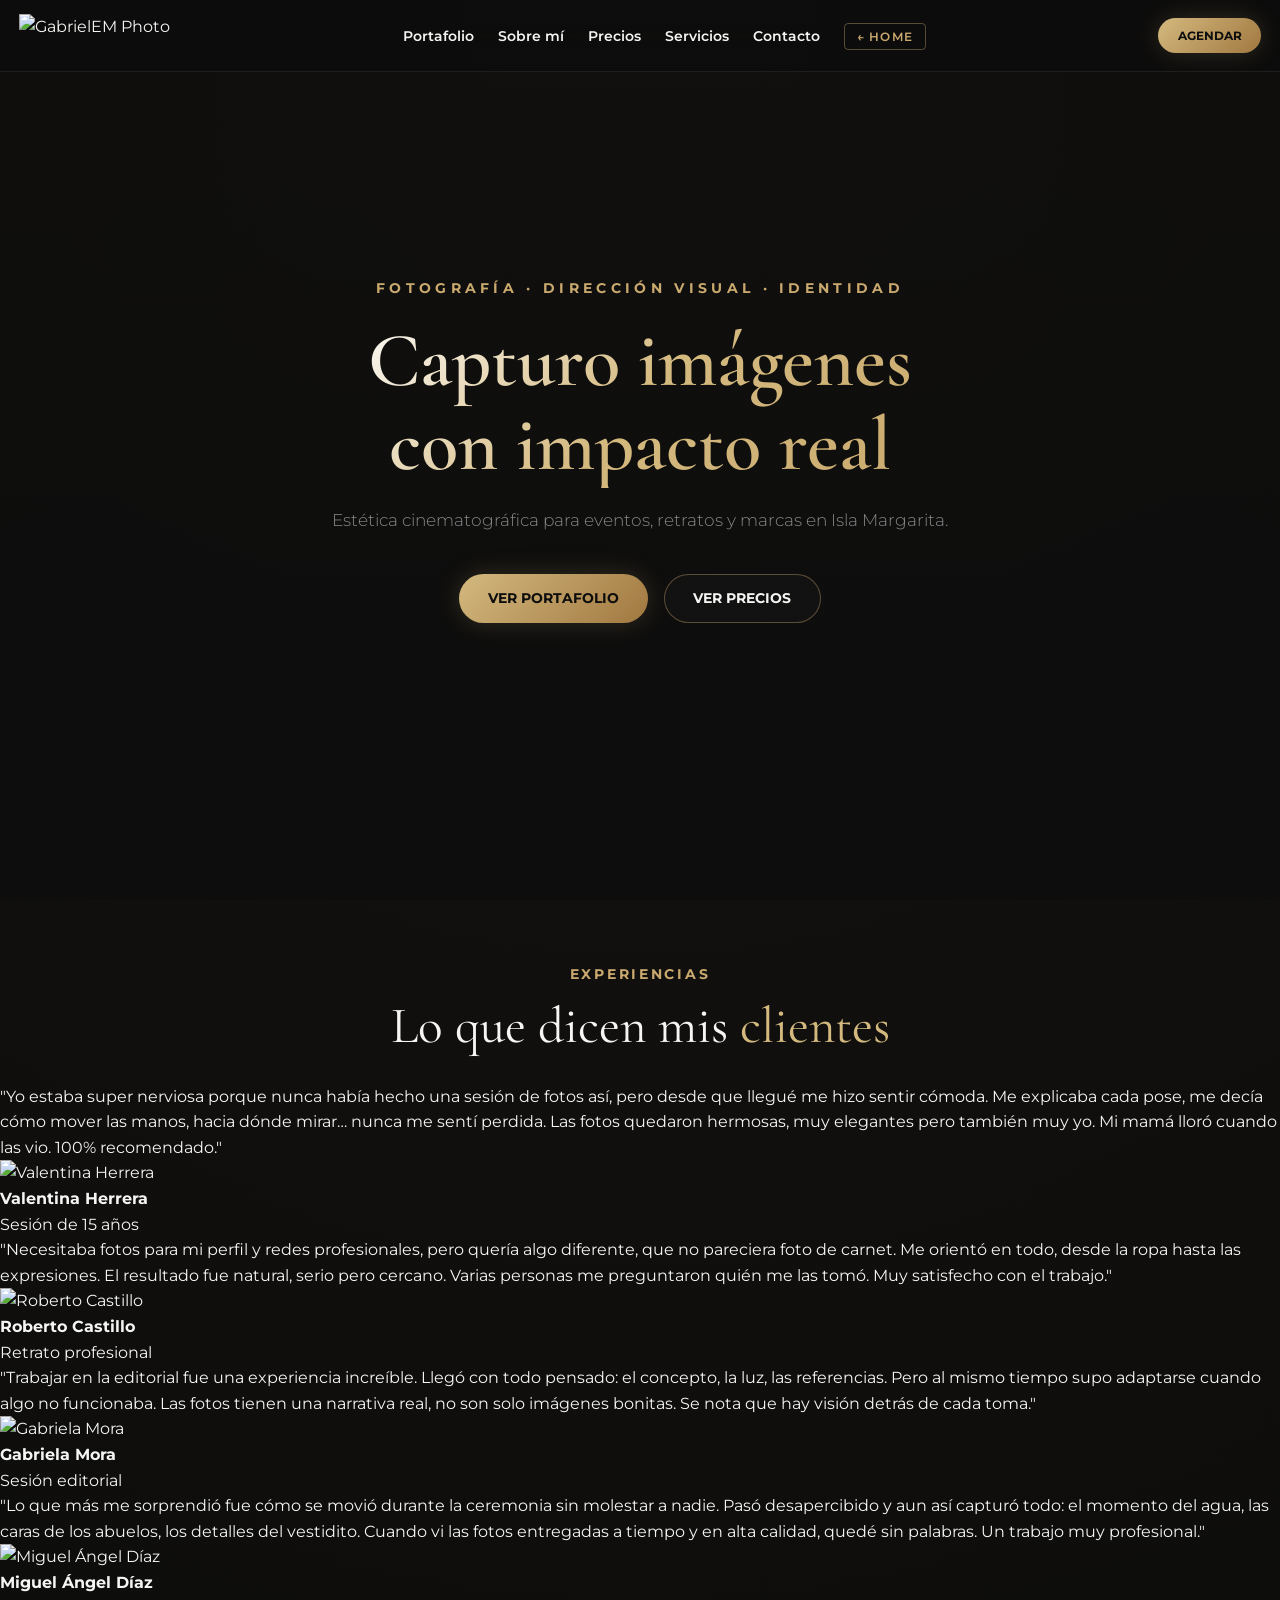
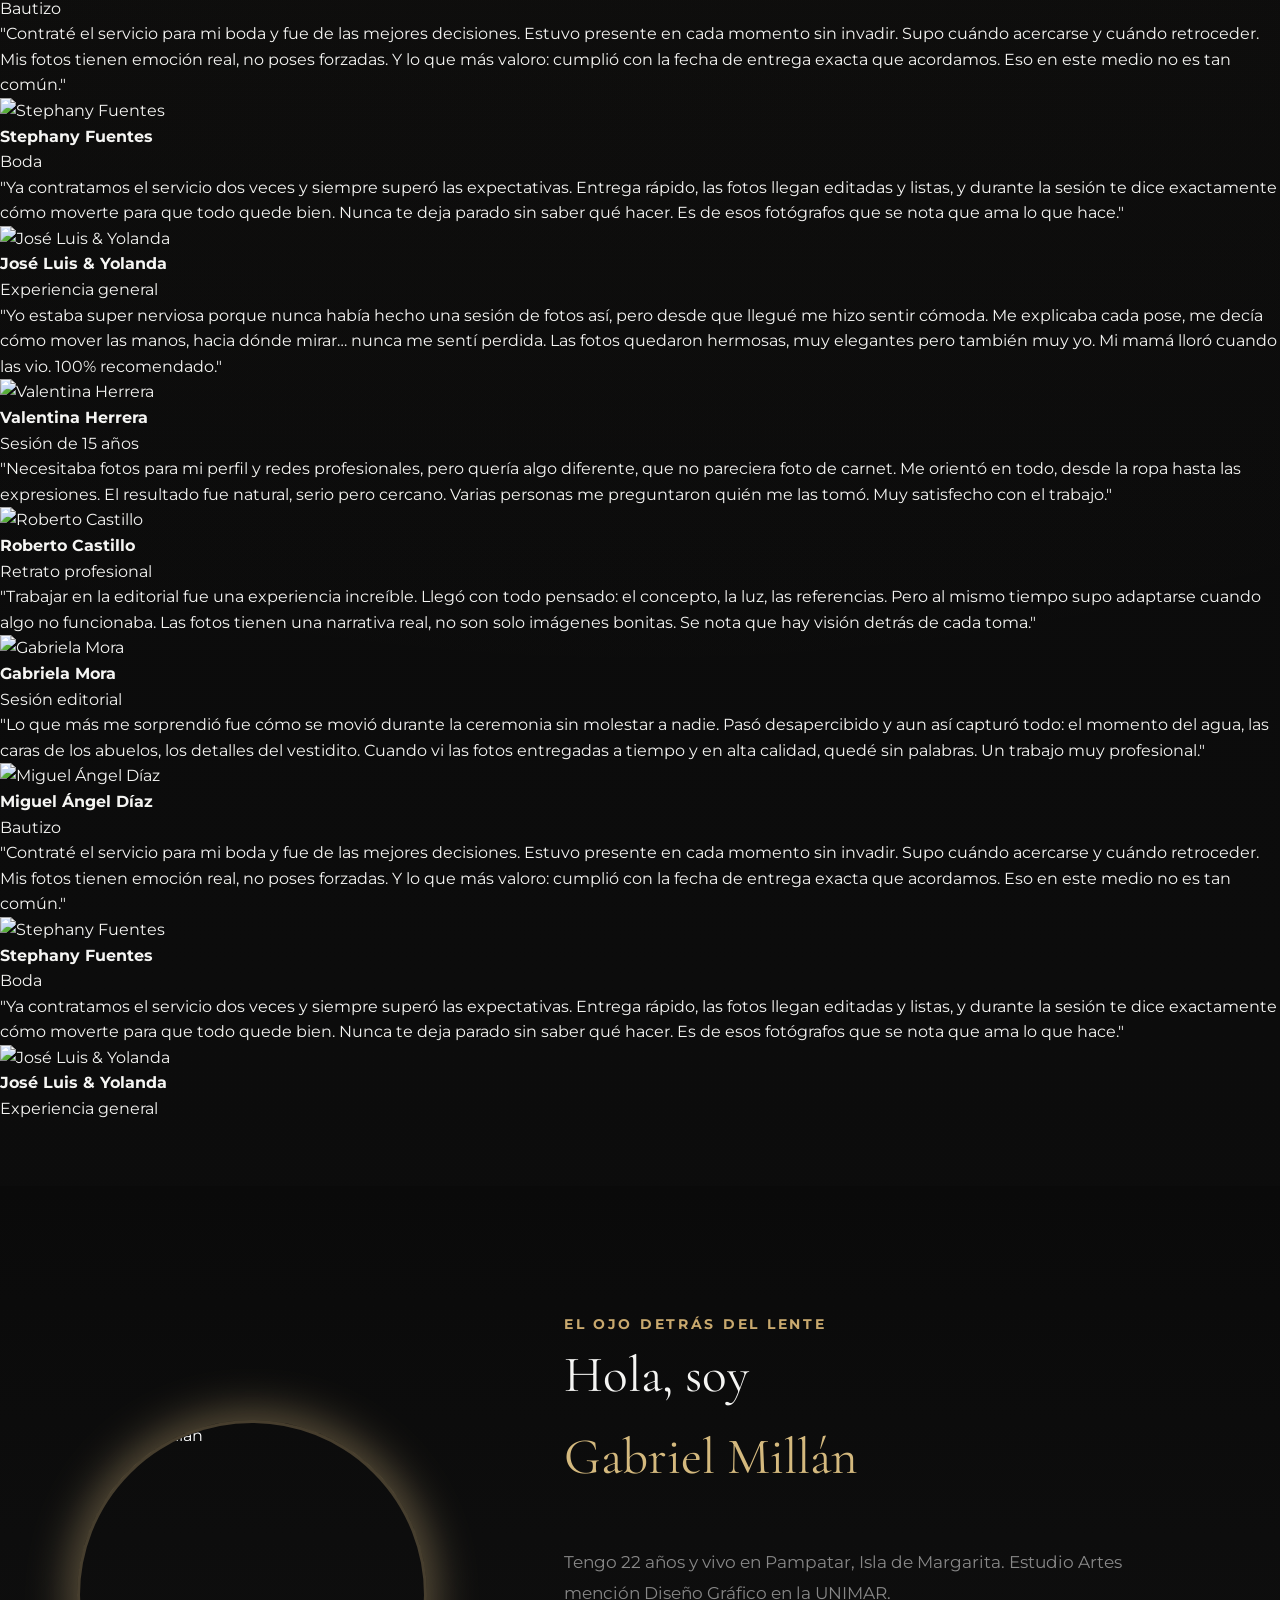
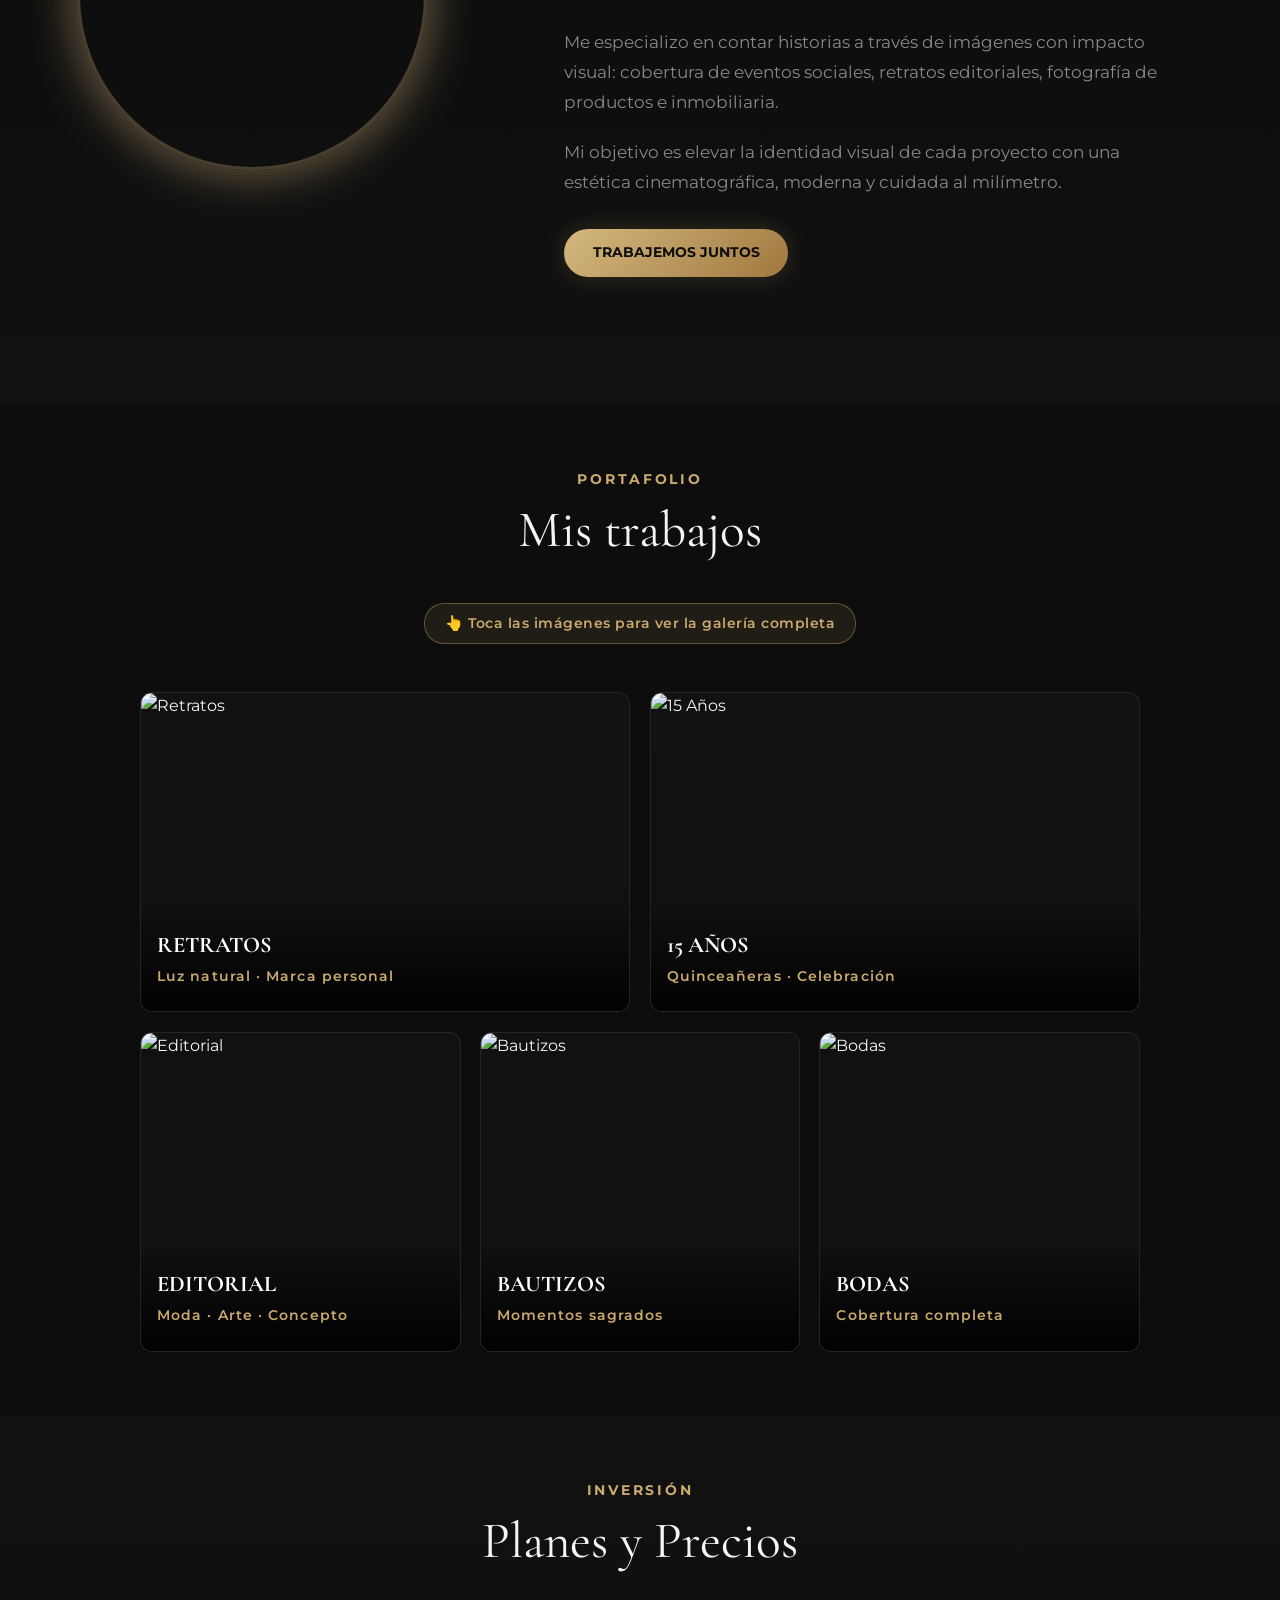
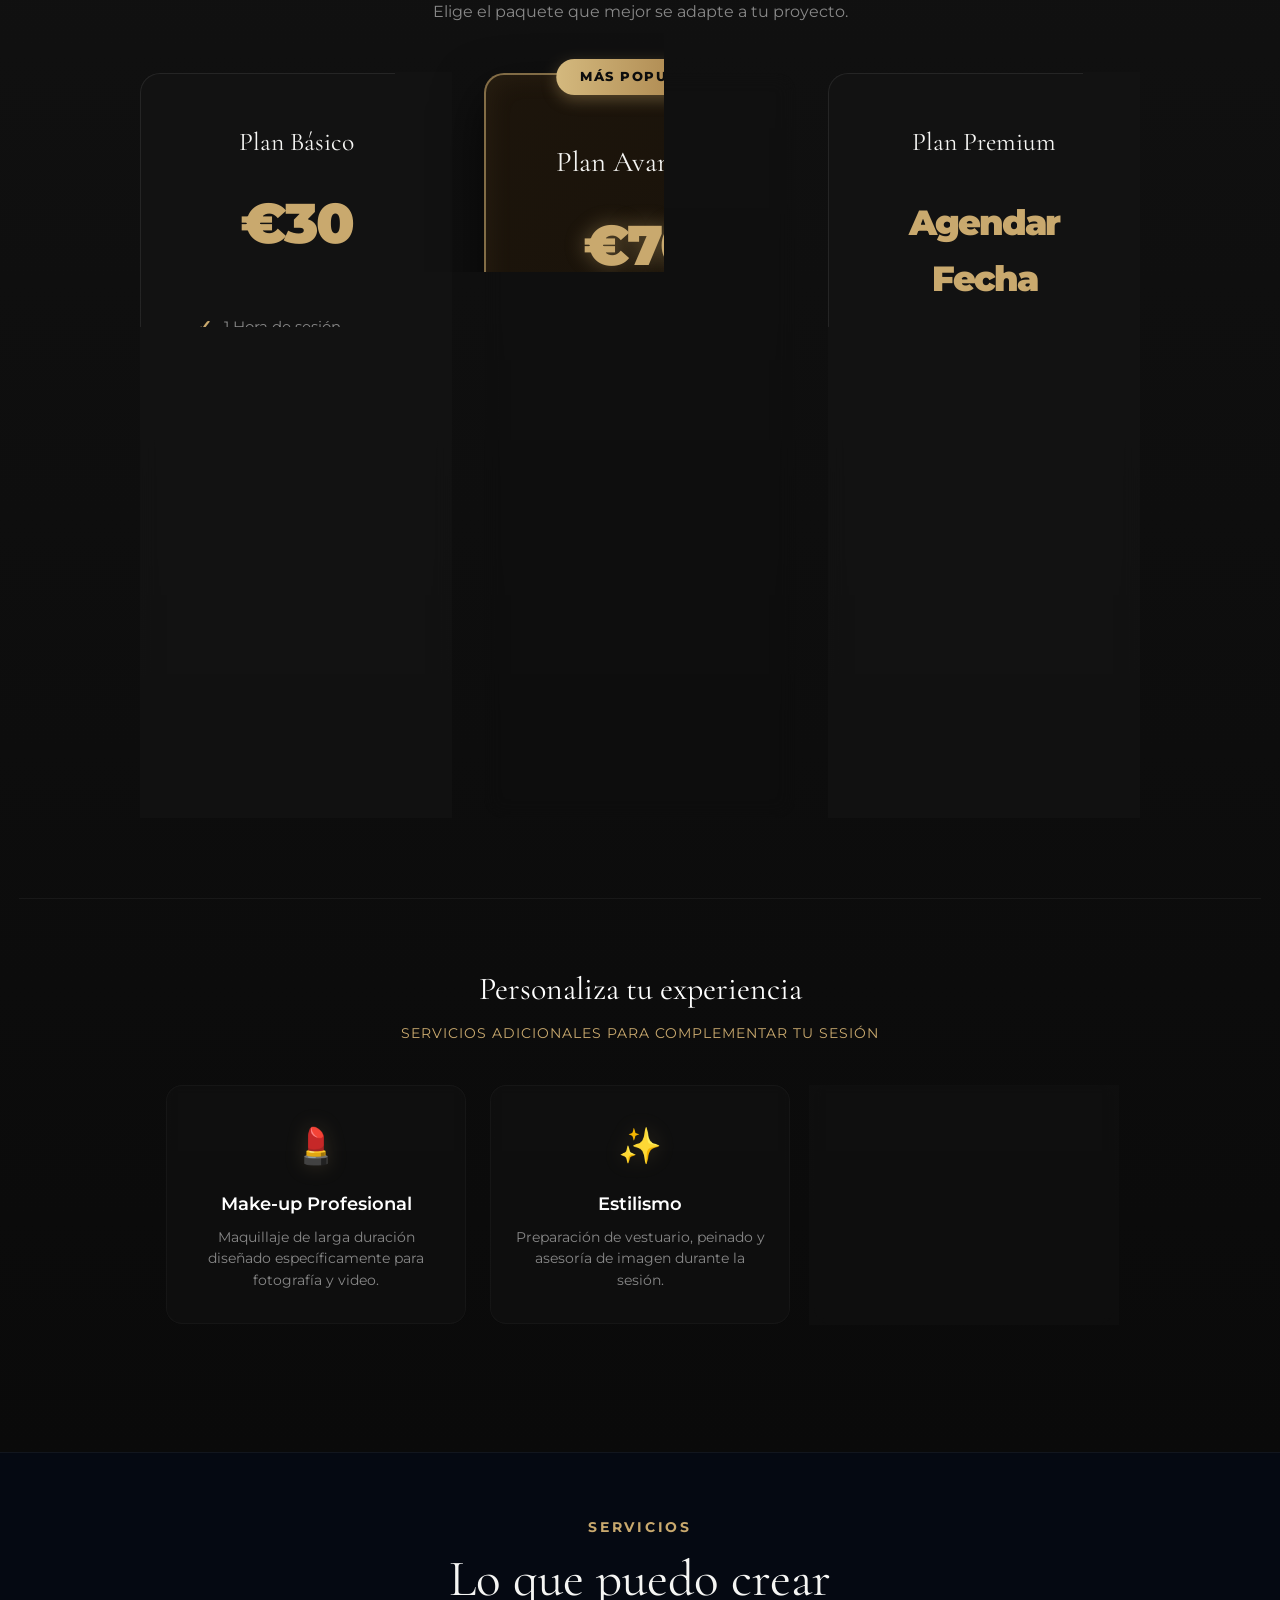
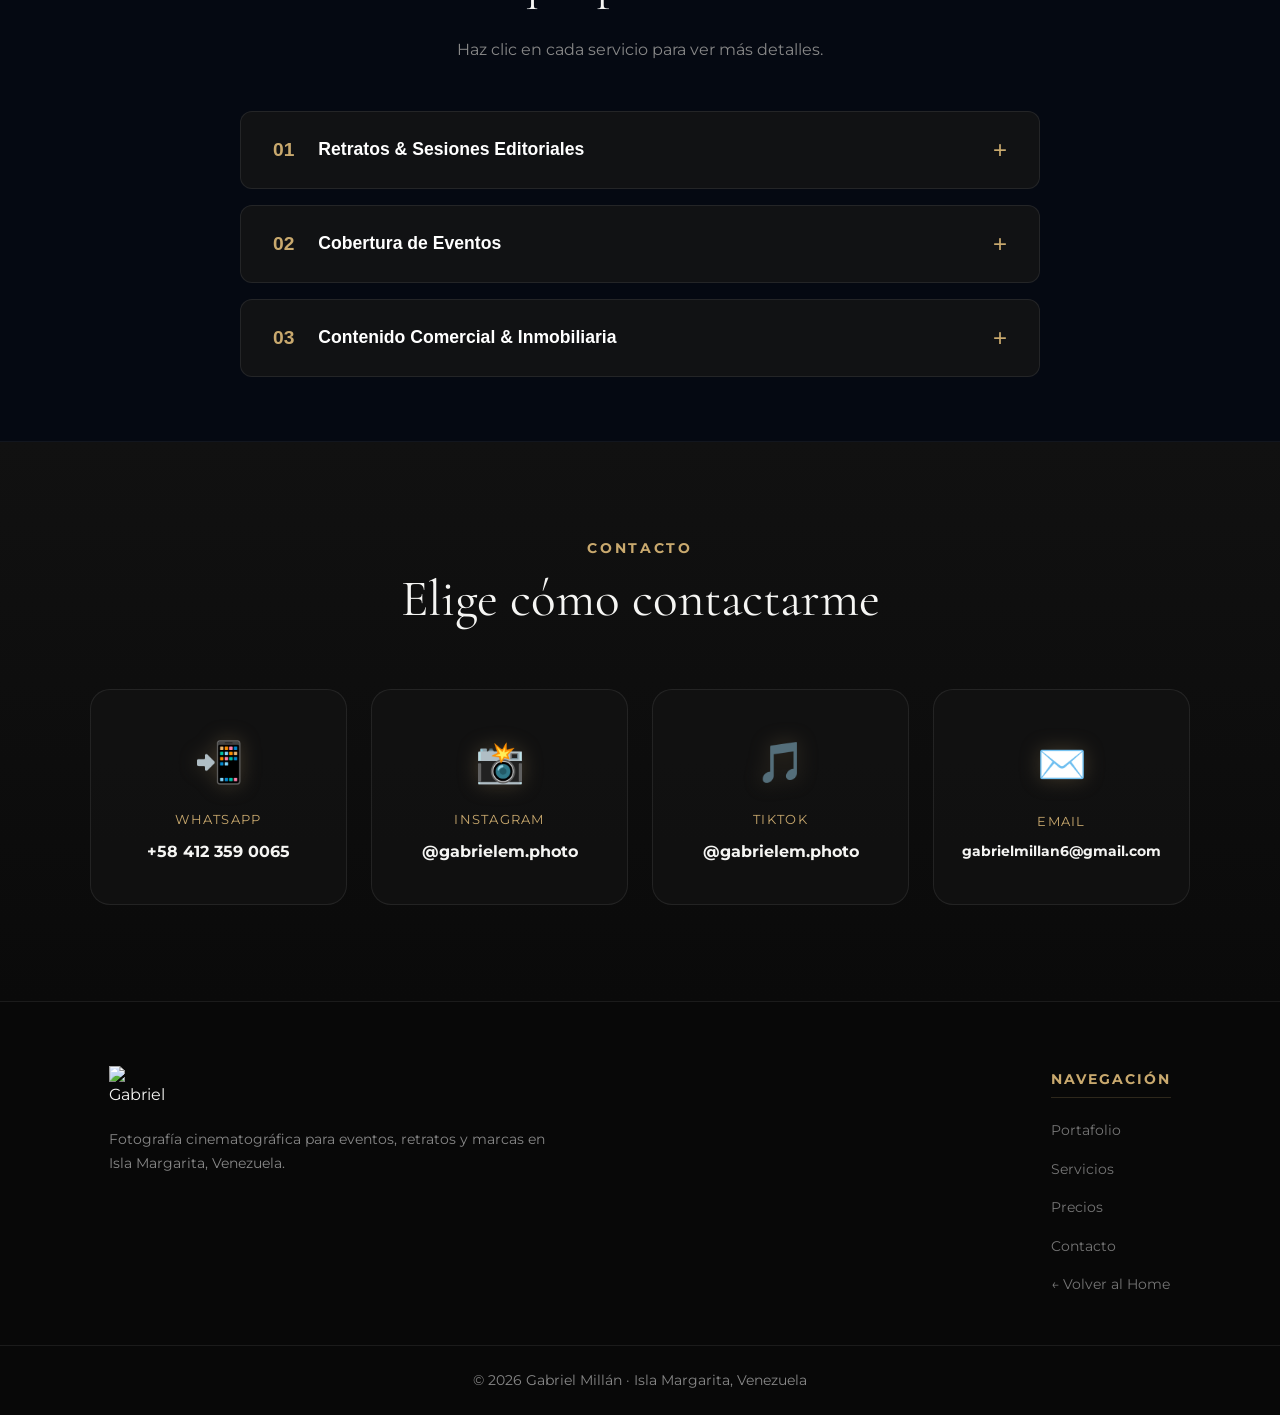
==== commit 220eef2b: "Update index.html" ====
--- a/eventos/index.html
+++ b/eventos/index.html
@@ -51,6 +51,158 @@
   </div>
 </section>
 
+<!-- ══ TESTIMONIOS (NUEVA SECCIÓN) ══ -->
+<section id="testimonios" class="testimonials-section">
+  <div class="container text-center reveal">
+    <p class="section-kicker">Experiencias</p>
+    <h2 class="section-title">Lo que dicen mis <span class="text-highlight">clientes</span></h2>
+  </div>
+  
+  <div class="carousel-wrapper reveal">
+    <div class="carousel-track">
+      
+      <!-- GRUPO 1 DE TARJETAS -->
+      <div class="carousel-group">
+        <div class="testi-card">
+          <div class="testi-content">"Yo estaba super nerviosa porque nunca había hecho una sesión de fotos así, pero desde que llegué me hizo sentir cómoda. Me explicaba cada pose, me decía cómo mover las manos, hacia dónde mirar… nunca me sentí perdida. Las fotos quedaron hermosas, muy elegantes pero también muy yo. Mi mamá lloró cuando las vio. 100% recomendado."</div>
+          <div class="testi-author">
+            <img src="https://i.postimg.cc/pT4qqtNs/9.png" alt="Valentina Herrera">
+            <div>
+              <h4>Valentina Herrera</h4>
+              <span>Sesión de 15 años</span>
+            </div>
+          </div>
+        </div>
+        
+        <div class="testi-card">
+          <div class="testi-content">"Necesitaba fotos para mi perfil y redes profesionales, pero quería algo diferente, que no pareciera foto de carnet. Me orientó en todo, desde la ropa hasta las expresiones. El resultado fue natural, serio pero cercano. Varias personas me preguntaron quién me las tomó. Muy satisfecho con el trabajo."</div>
+          <div class="testi-author">
+            <img src="https://i.postimg.cc/0QFccqgD/7.png" alt="Roberto Castillo">
+            <div>
+              <h4>Roberto Castillo</h4>
+              <span>Retrato profesional</span>
+            </div>
+          </div>
+        </div>
+
+        <div class="testi-card">
+          <div class="testi-content">"Trabajar en la editorial fue una experiencia increíble. Llegó con todo pensado: el concepto, la luz, las referencias. Pero al mismo tiempo supo adaptarse cuando algo no funcionaba. Las fotos tienen una narrativa real, no son solo imágenes bonitas. Se nota que hay visión detrás de cada toma."</div>
+          <div class="testi-author">
+            <img src="https://i.postimg.cc/cH2XXNqM/8.png" alt="Gabriela Mora">
+            <div>
+              <h4>Gabriela Mora</h4>
+              <span>Sesión editorial</span>
+            </div>
+          </div>
+        </div>
+
+        <div class="testi-card">
+          <div class="testi-content">"Lo que más me sorprendió fue cómo se movió durante la ceremonia sin molestar a nadie. Pasó desapercibido y aun así capturó todo: el momento del agua, las caras de los abuelos, los detalles del vestidito. Cuando vi las fotos entregadas a tiempo y en alta calidad, quedé sin palabras. Un trabajo muy profesional."</div>
+          <div class="testi-author">
+            <img src="https://i.postimg.cc/Y0F8Pyk1/10.png" alt="Miguel Ángel Díaz">
+            <div>
+              <h4>Miguel Ángel Díaz</h4>
+              <span>Bautizo</span>
+            </div>
+          </div>
+        </div>
+
+        <div class="testi-card">
+          <div class="testi-content">"Contraté el servicio para mi boda y fue de las mejores decisiones. Estuvo presente en cada momento sin invadir. Supo cuándo acercarse y cuándo retroceder. Mis fotos tienen emoción real, no poses forzadas. Y lo que más valoro: cumplió con la fecha de entrega exacta que acordamos. Eso en este medio no es tan común."</div>
+          <div class="testi-author">
+            <img src="https://i.postimg.cc/G2Vqq10F/5.png" alt="Stephany Fuentes">
+            <div>
+              <h4>Stephany Fuentes</h4>
+              <span>Boda</span>
+            </div>
+          </div>
+        </div>
+
+        <div class="testi-card">
+          <div class="testi-content">"Ya contratamos el servicio dos veces y siempre superó las expectativas. Entrega rápido, las fotos llegan editadas y listas, y durante la sesión te dice exactamente cómo moverte para que todo quede bien. Nunca te deja parado sin saber qué hacer. Es de esos fotógrafos que se nota que ama lo que hace."</div>
+          <div class="testi-author">
+            <img src="https://i.postimg.cc/0QFccqgD/7.png" alt="José Luis & Yolanda">
+            <div>
+              <h4>José Luis & Yolanda</h4>
+              <span>Experiencia general</span>
+            </div>
+          </div>
+        </div>
+      </div>
+
+      <!-- GRUPO 2 DE TARJETAS (DUPLICADO PARA EL SCROLL INFINITO) -->
+      <div class="carousel-group" aria-hidden="true">
+        <div class="testi-card">
+          <div class="testi-content">"Yo estaba super nerviosa porque nunca había hecho una sesión de fotos así, pero desde que llegué me hizo sentir cómoda. Me explicaba cada pose, me decía cómo mover las manos, hacia dónde mirar… nunca me sentí perdida. Las fotos quedaron hermosas, muy elegantes pero también muy yo. Mi mamá lloró cuando las vio. 100% recomendado."</div>
+          <div class="testi-author">
+            <img src="https://i.postimg.cc/pT4qqtNs/9.png" alt="Valentina Herrera">
+            <div>
+              <h4>Valentina Herrera</h4>
+              <span>Sesión de 15 años</span>
+            </div>
+          </div>
+        </div>
+        
+        <div class="testi-card">
+          <div class="testi-content">"Necesitaba fotos para mi perfil y redes profesionales, pero quería algo diferente, que no pareciera foto de carnet. Me orientó en todo, desde la ropa hasta las expresiones. El resultado fue natural, serio pero cercano. Varias personas me preguntaron quién me las tomó. Muy satisfecho con el trabajo."</div>
+          <div class="testi-author">
+            <img src="https://i.postimg.cc/0QFccqgD/7.png" alt="Roberto Castillo">
+            <div>
+              <h4>Roberto Castillo</h4>
+              <span>Retrato profesional</span>
+            </div>
+          </div>
+        </div>
+
+        <div class="testi-card">
+          <div class="testi-content">"Trabajar en la editorial fue una experiencia increíble. Llegó con todo pensado: el concepto, la luz, las referencias. Pero al mismo tiempo supo adaptarse cuando algo no funcionaba. Las fotos tienen una narrativa real, no son solo imágenes bonitas. Se nota que hay visión detrás de cada toma."</div>
+          <div class="testi-author">
+            <img src="https://i.postimg.cc/cH2XXNqM/8.png" alt="Gabriela Mora">
+            <div>
+              <h4>Gabriela Mora</h4>
+              <span>Sesión editorial</span>
+            </div>
+          </div>
+        </div>
+
+        <div class="testi-card">
+          <div class="testi-content">"Lo que más me sorprendió fue cómo se movió durante la ceremonia sin molestar a nadie. Pasó desapercibido y aun así capturó todo: el momento del agua, las caras de los abuelos, los detalles del vestidito. Cuando vi las fotos entregadas a tiempo y en alta calidad, quedé sin palabras. Un trabajo muy profesional."</div>
+          <div class="testi-author">
+            <img src="https://i.postimg.cc/Y0F8Pyk1/10.png" alt="Miguel Ángel Díaz">
+            <div>
+              <h4>Miguel Ángel Díaz</h4>
+              <span>Bautizo</span>
+            </div>
+          </div>
+        </div>
+
+        <div class="testi-card">
+          <div class="testi-content">"Contraté el servicio para mi boda y fue de las mejores decisiones. Estuvo presente en cada momento sin invadir. Supo cuándo acercarse y cuándo retroceder. Mis fotos tienen emoción real, no poses forzadas. Y lo que más valoro: cumplió con la fecha de entrega exacta que acordamos. Eso en este medio no es tan común."</div>
+          <div class="testi-author">
+            <img src="https://i.postimg.cc/G2Vqq10F/5.png" alt="Stephany Fuentes">
+            <div>
+              <h4>Stephany Fuentes</h4>
+              <span>Boda</span>
+            </div>
+          </div>
+        </div>
+
+        <div class="testi-card">
+          <div class="testi-content">"Ya contratamos el servicio dos veces y siempre superó las expectativas. Entrega rápido, las fotos llegan editadas y listas, y durante la sesión te dice exactamente cómo moverte para que todo quede bien. Nunca te deja parado sin saber qué hacer. Es de esos fotógrafos que se nota que ama lo que hace."</div>
+          <div class="testi-author">
+            <img src="https://i.postimg.cc/0QFccqgD/7.png" alt="José Luis & Yolanda">
+            <div>
+              <h4>José Luis & Yolanda</h4>
+              <span>Experiencia general</span>
+            </div>
+          </div>
+        </div>
+      </div>
+
+    </div>
+  </div>
+</section>
+
 <!-- ══ SOBRE MÍ ══ -->
 <section id="sobre-mi" class="about-section">
   <div class="container about-container">
--- a/eventos/style.css
+++ b/eventos/style.css
@@ -349,38 +349,35 @@
   to { transform: rotate(360deg); }
 }
 
-/* Responsivo para móviles */
-@media (max-width: 768px) {
-  .visor-nav {
-    width: 40px;
-    height: 40px;
-    font-size: 1rem;
-  }
-  .visor-prev { left: 10px; }
-  .visor-next { right: 10px; }
-  .visor-cerrar { top: 10px; right: 15px; font-size: 2.5rem; }
-  .visor-contador { top: 20px; left: 15px; font-size: 0.9rem; }
-  .visor-contenedor-img { width: 95%; }
-}
-
 /* ══════════════════════════════════════════════ */
-/* MODAL PLANES DE PRECIOS                        */
+/* NUEVO MODAL PLANES DE PRECIOS                  */
 /* ══════════════════════════════════════════════ */
 .plan-modal { display: none; position: fixed; inset: 0; z-index: 10000; background: rgba(8,8,8,0.92); backdrop-filter: blur(12px); justify-content: center; align-items: center; padding: 1rem; }
 .plan-modal.active { display: flex !important; animation: fadeIn 0.3s ease forwards; opacity: 1 !important; pointer-events: auto !important; }
-.plan-modal-content { background: linear-gradient(180deg, rgba(22,16,8,1), rgba(14,10,4,1)); border: 1px solid rgba(201,169,110,0.4); border-radius: 16px; width: 100%; max-width: 650px; max-height: 90vh; overflow-y: auto; position: relative; padding: 2.5rem; box-shadow: 0 20px 50px rgba(0,0,0,0.9); }
-.close-plan-modal { position: absolute; top: 15px; right: 25px; font-size: 2.5rem; color: #fff; font-weight: 300; cursor: pointer; transition: color 0.3s; line-height: 1; z-index: 10005; }
+.plan-modal-content { background: #111111; border: 1px solid rgba(201,169,110,0.2); border-radius: 12px; width: 100%; max-width: 750px; max-height: 90vh; overflow-y: auto; position: relative; padding: 2.5rem; box-shadow: 0 20px 50px rgba(0,0,0,0.9); }
+.close-plan-modal { position: absolute; top: 15px; right: 20px; font-size: 2rem; color: #fff; font-weight: 300; cursor: pointer; transition: color 0.3s; z-index: 10005; }
 .close-plan-modal:hover { color: var(--color-primary); }
-.plan-modal-title { font-family: var(--font-title); font-size: 2rem; font-weight: 400; margin-bottom: 0.5rem; padding-right: 2rem; }
-.plan-marquee { width: 100%; height: 160px; overflow: hidden; position: relative; margin: 1.5rem 0; border-radius: 8px; background: #000; display: flex; }
-.marquee-track { display: flex; gap: 10px; height: 100%; width: max-content; animation: scrollMarquee 35s linear infinite; }
-.marquee-track img { height: 100%; width: 220px; object-fit: cover; border-radius: 6px; }
-@keyframes scrollMarquee { 0% { transform: translateX(0); } 100% { transform: translateX(-50%); } }
-.plan-details h4 { color: var(--color-primary); margin-top: 1.5rem; margin-bottom: 0.8rem; font-size: 1rem; text-transform: uppercase; letter-spacing: 1px; }
-.plan-details p { color: var(--color-text-main); font-size: 0.95rem; line-height: 1.6; margin-bottom: 0.5rem; }
-.terms-text { background: rgba(0,0,0,0.5); padding: 1.2rem; border-radius: 8px; border-left: 3px solid var(--color-primary); margin-bottom: 1rem; }
-.terms-text p { color: var(--color-text-muted); font-size: 0.85rem; margin-bottom: 0.8rem; }
-.terms-text p:last-child { margin-bottom: 0; }
+
+.modal-header-info { display: flex; align-items: baseline; gap: 15px; margin-bottom: 1.5rem; }
+.plan-modal-title { font-family: var(--font-title); font-size: 2.2rem; font-weight: 400; color: #fff; margin: 0; }
+.plan-modal-price { font-size: 2rem; font-weight: 900; color: var(--color-primary); }
+
+/* Galería de 3 fotos del modal */
+.modal-gallery { display: grid; grid-template-columns: repeat(3, 1fr); gap: 10px; margin-bottom: 2rem; }
+.modal-gallery img { width: 100%; height: 140px; object-fit: cover; border-radius: 8px; border: 1px solid rgba(255,255,255,0.1); }
+
+/* Detalles de lista */
+.plan-details h4 { color: var(--color-primary); font-size: 1rem; text-transform: uppercase; letter-spacing: 1px; margin-bottom: 1rem; font-weight: 600; }
+.plan-details ul { list-style: none; margin-bottom: 2rem; padding: 0; }
+.plan-details li { color: #ccc; font-size: 0.95rem; margin-bottom: 0.8rem; display: flex; align-items: flex-start; gap: 10px; line-height: 1.5; }
+.plan-details li::before { content: "•"; color: var(--color-primary); font-size: 1.2rem; line-height: 1; }
+
+/* Caja de Términos */
+.modal-terms-box { background: rgba(0,0,0,0.3); border: 1px solid rgba(255,255,255,0.05); padding: 1.5rem; border-radius: 8px; margin-bottom: 1.5rem; }
+.modal-terms-box h4 { color: var(--color-primary); font-size: 0.9rem; text-transform: uppercase; margin-bottom: 1rem; font-weight: 600; }
+.modal-terms-box p { color: #aaa; font-size: 0.85rem; margin-bottom: 0.8rem; line-height: 1.6; }
+.modal-terms-box p:last-child { margin-bottom: 0; }
+.modal-terms-box strong { color: #fff; }
 
 /* RESPONSIVE */
 @media (max-width: 992px) {
@@ -451,4 +448,10 @@
   .footer-brand, .footer-logo { margin: 0 auto 1.5rem auto; }
   .footer-links ul { align-items: center; }
   .addons-grid { grid-template-columns: 1fr; gap: 1rem; }
-}
+  
+  /* Ajustes del modal en móvil */
+  .modal-header-info { flex-direction: column; gap: 5px; }
+  .plan-modal-content { padding: 1.5rem; }
+  .modal-gallery { grid-template-columns: 1fr; }
+  .modal-gallery img { height: 200px; }
+}
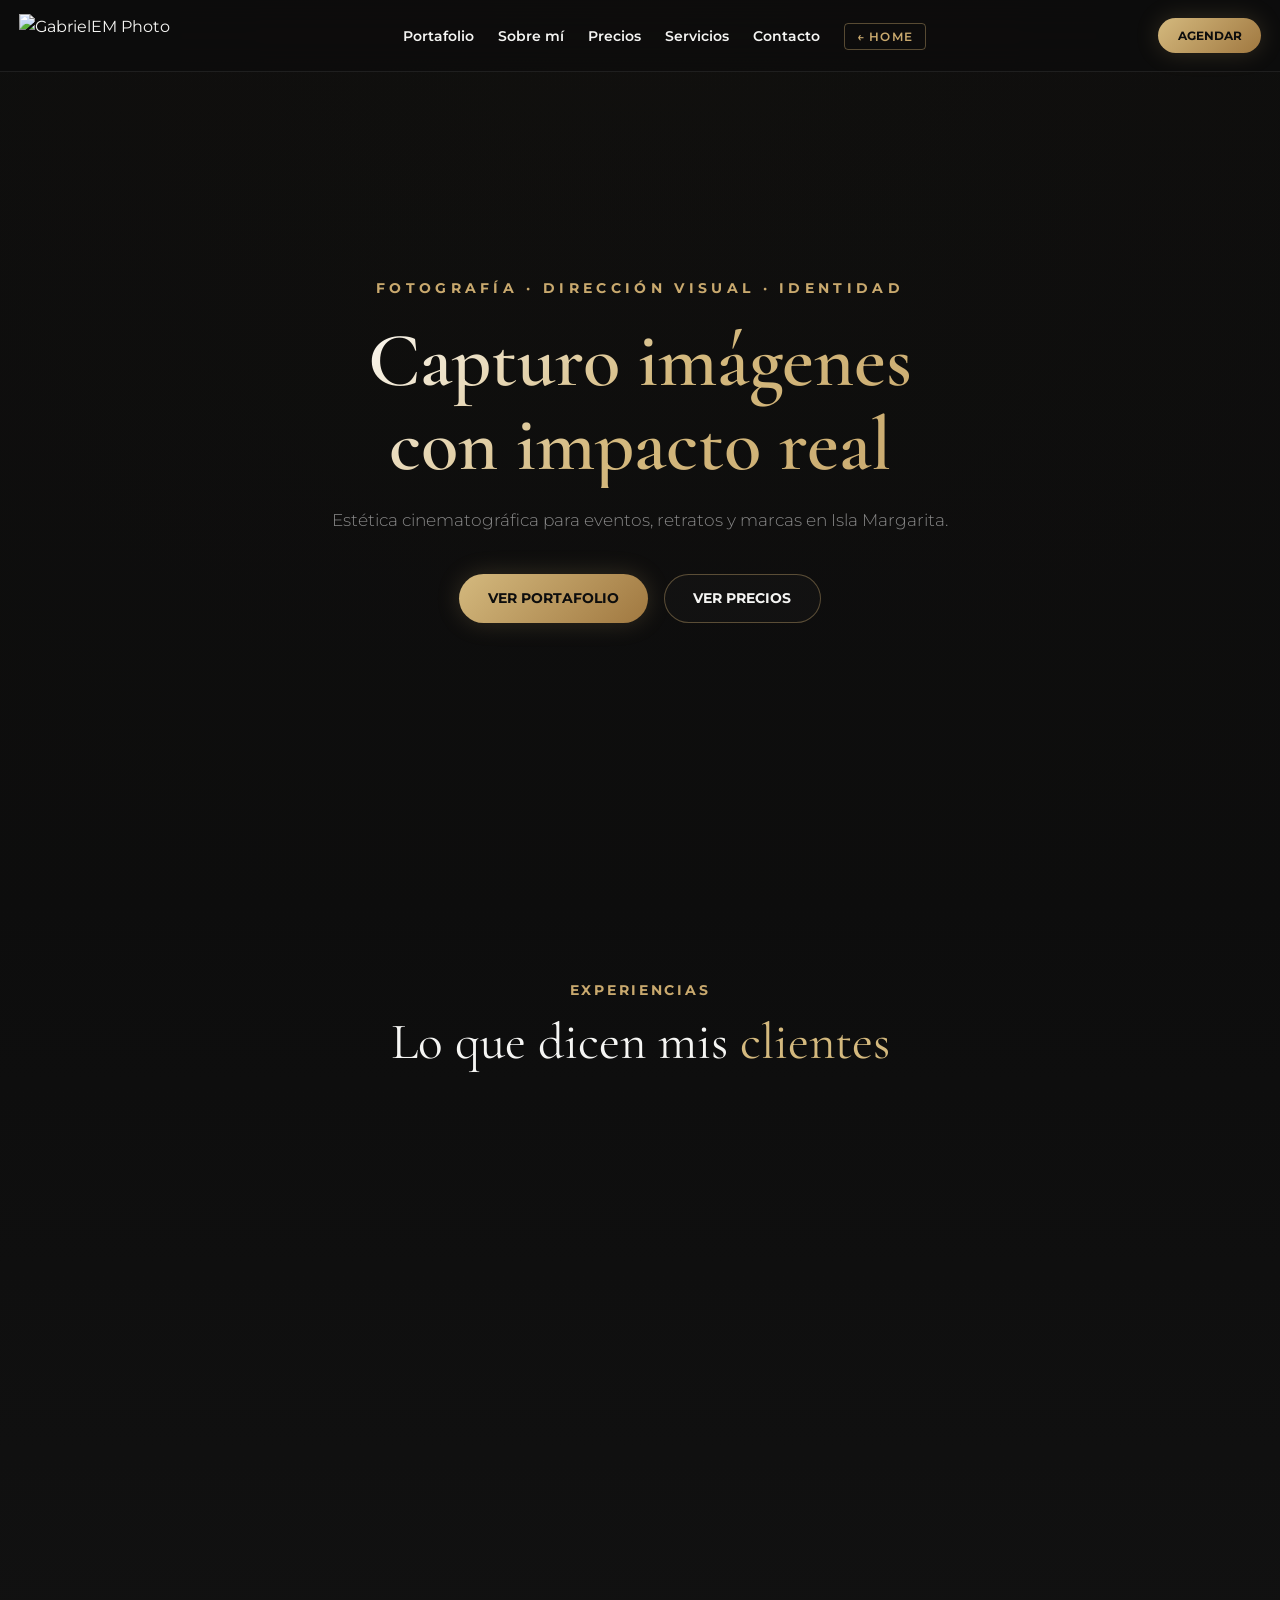
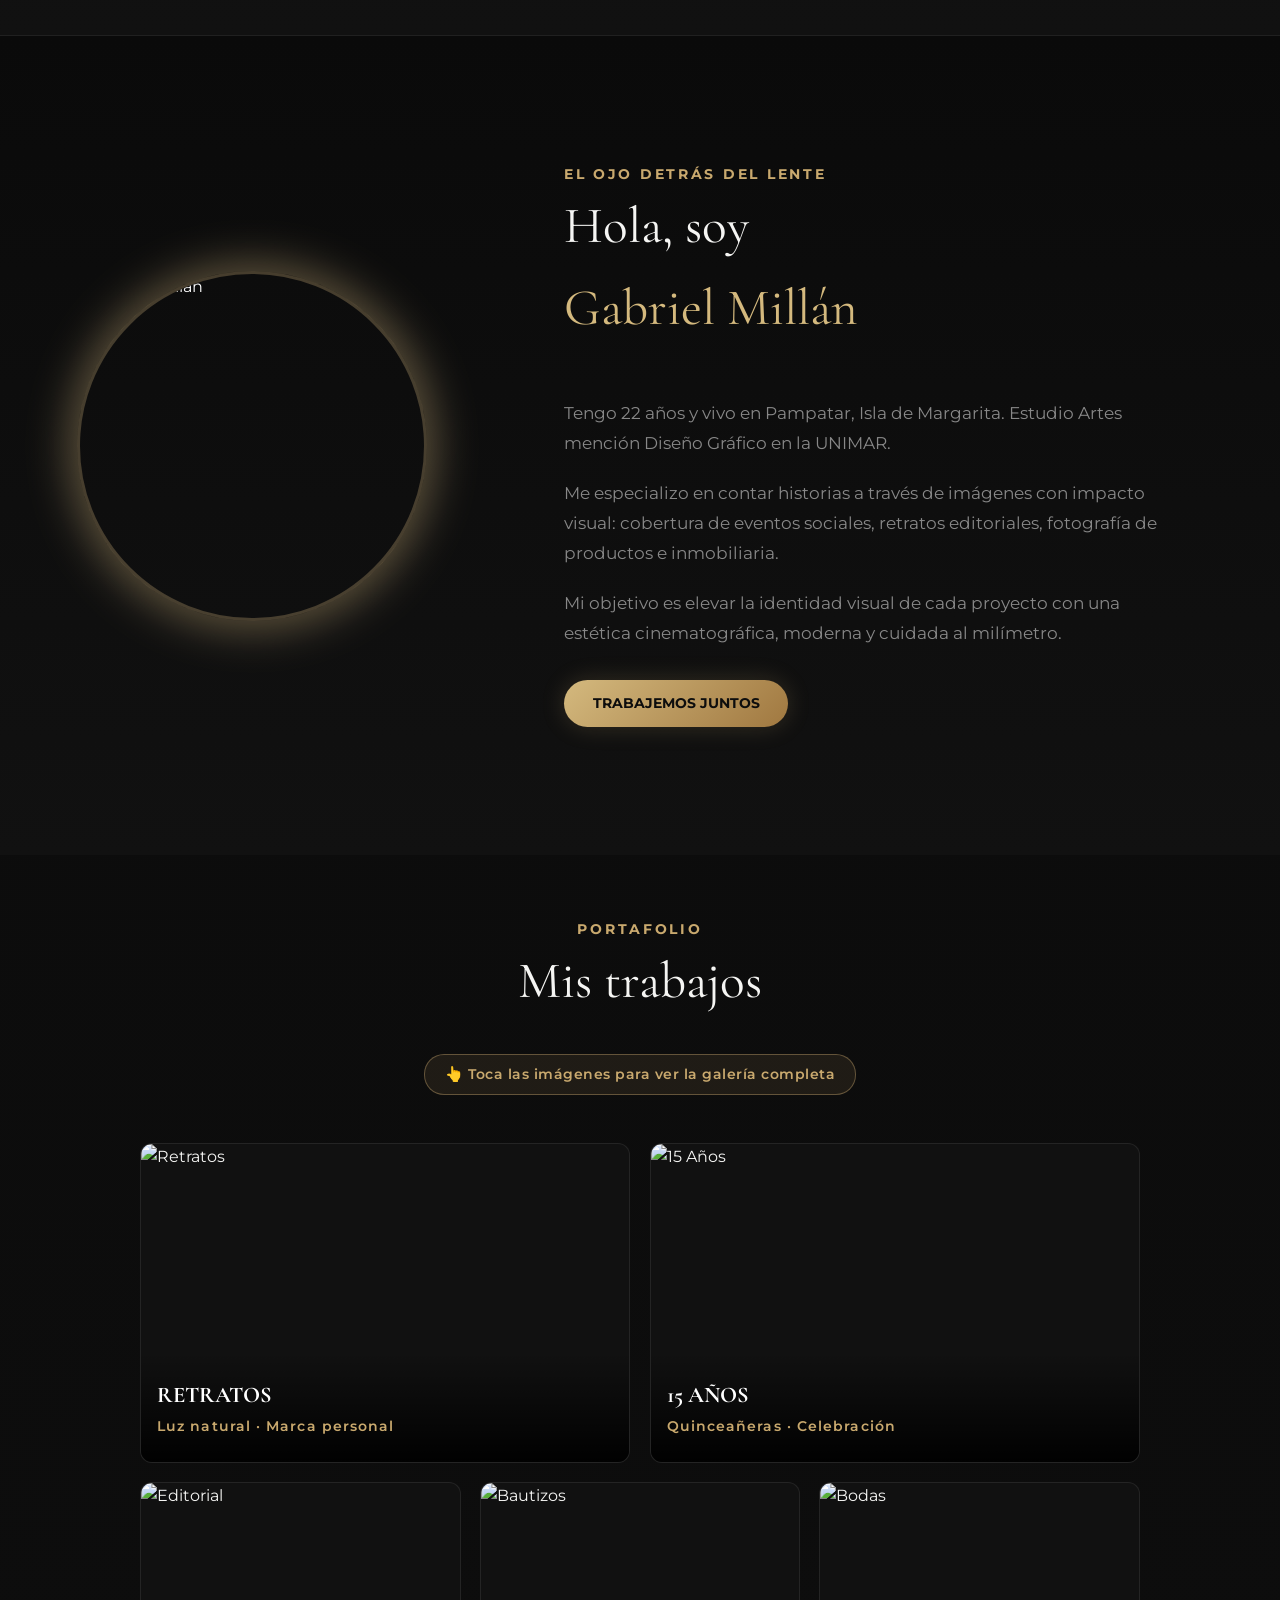
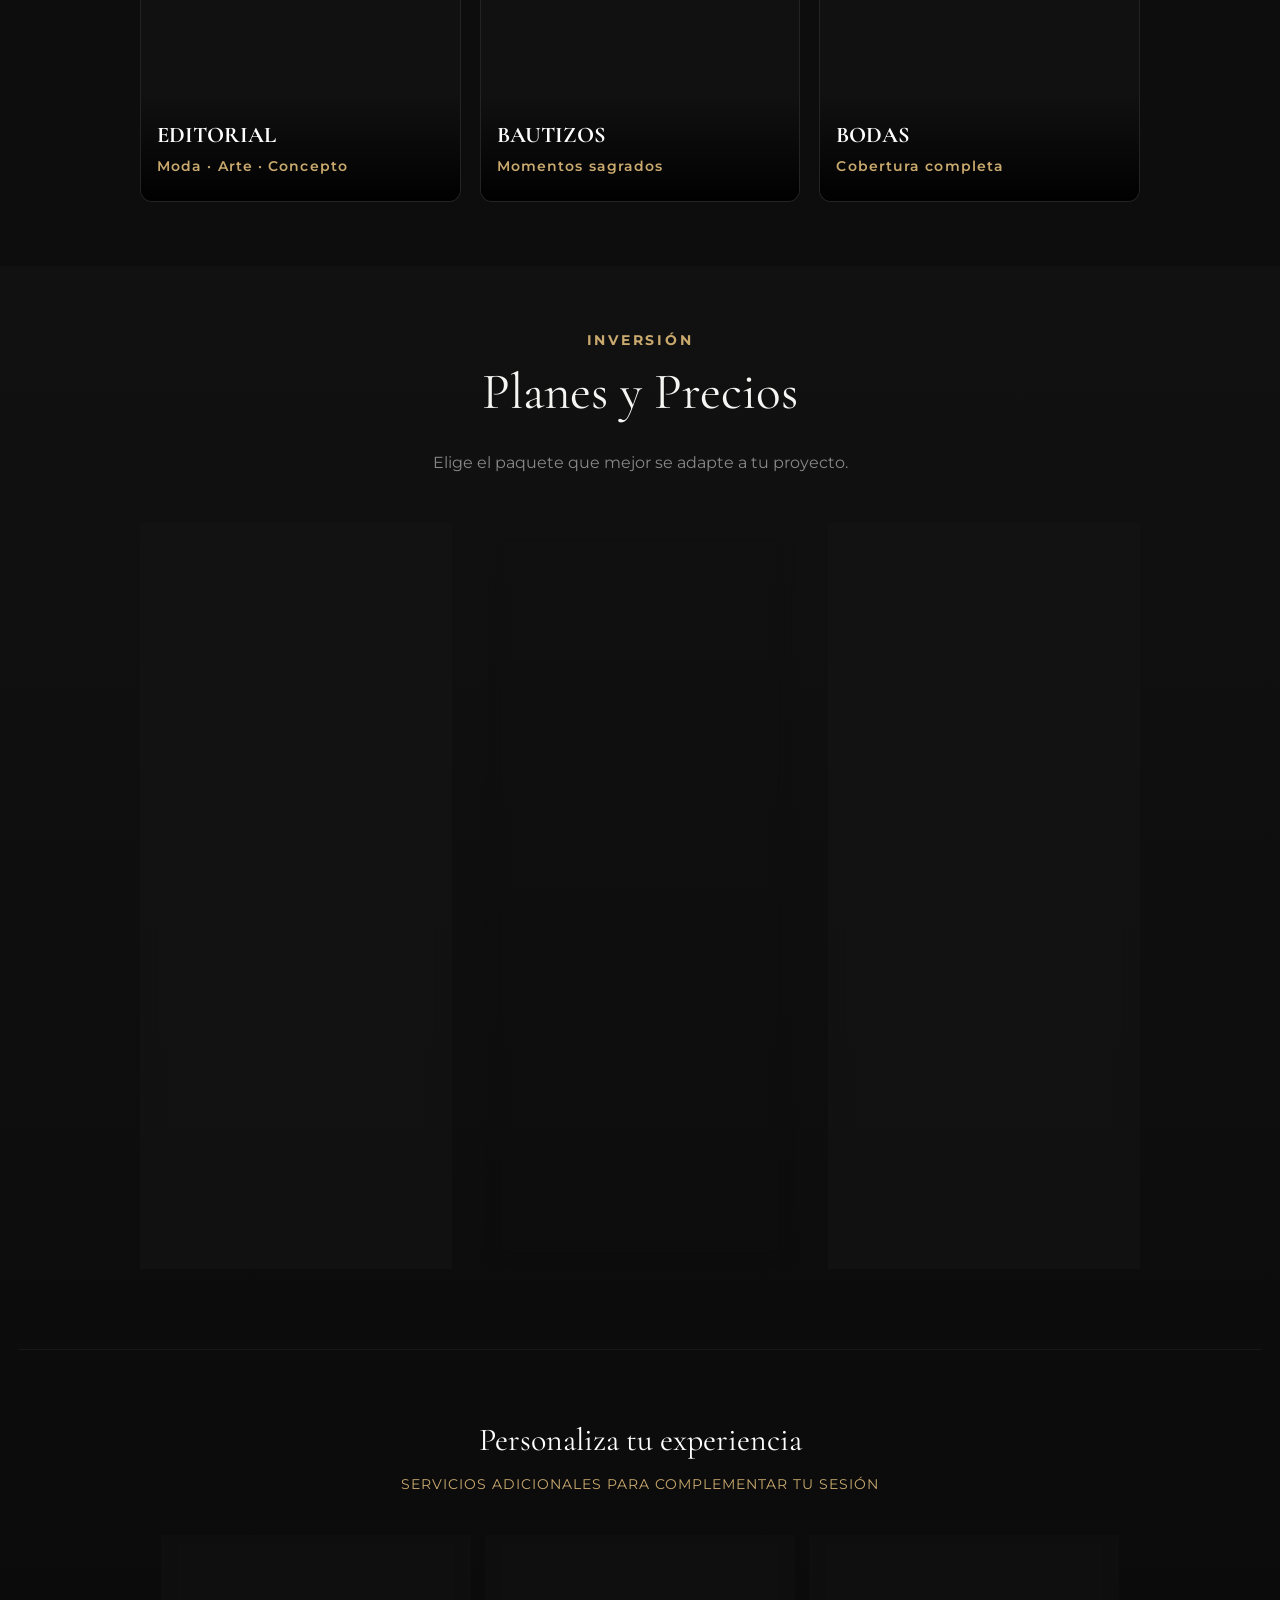
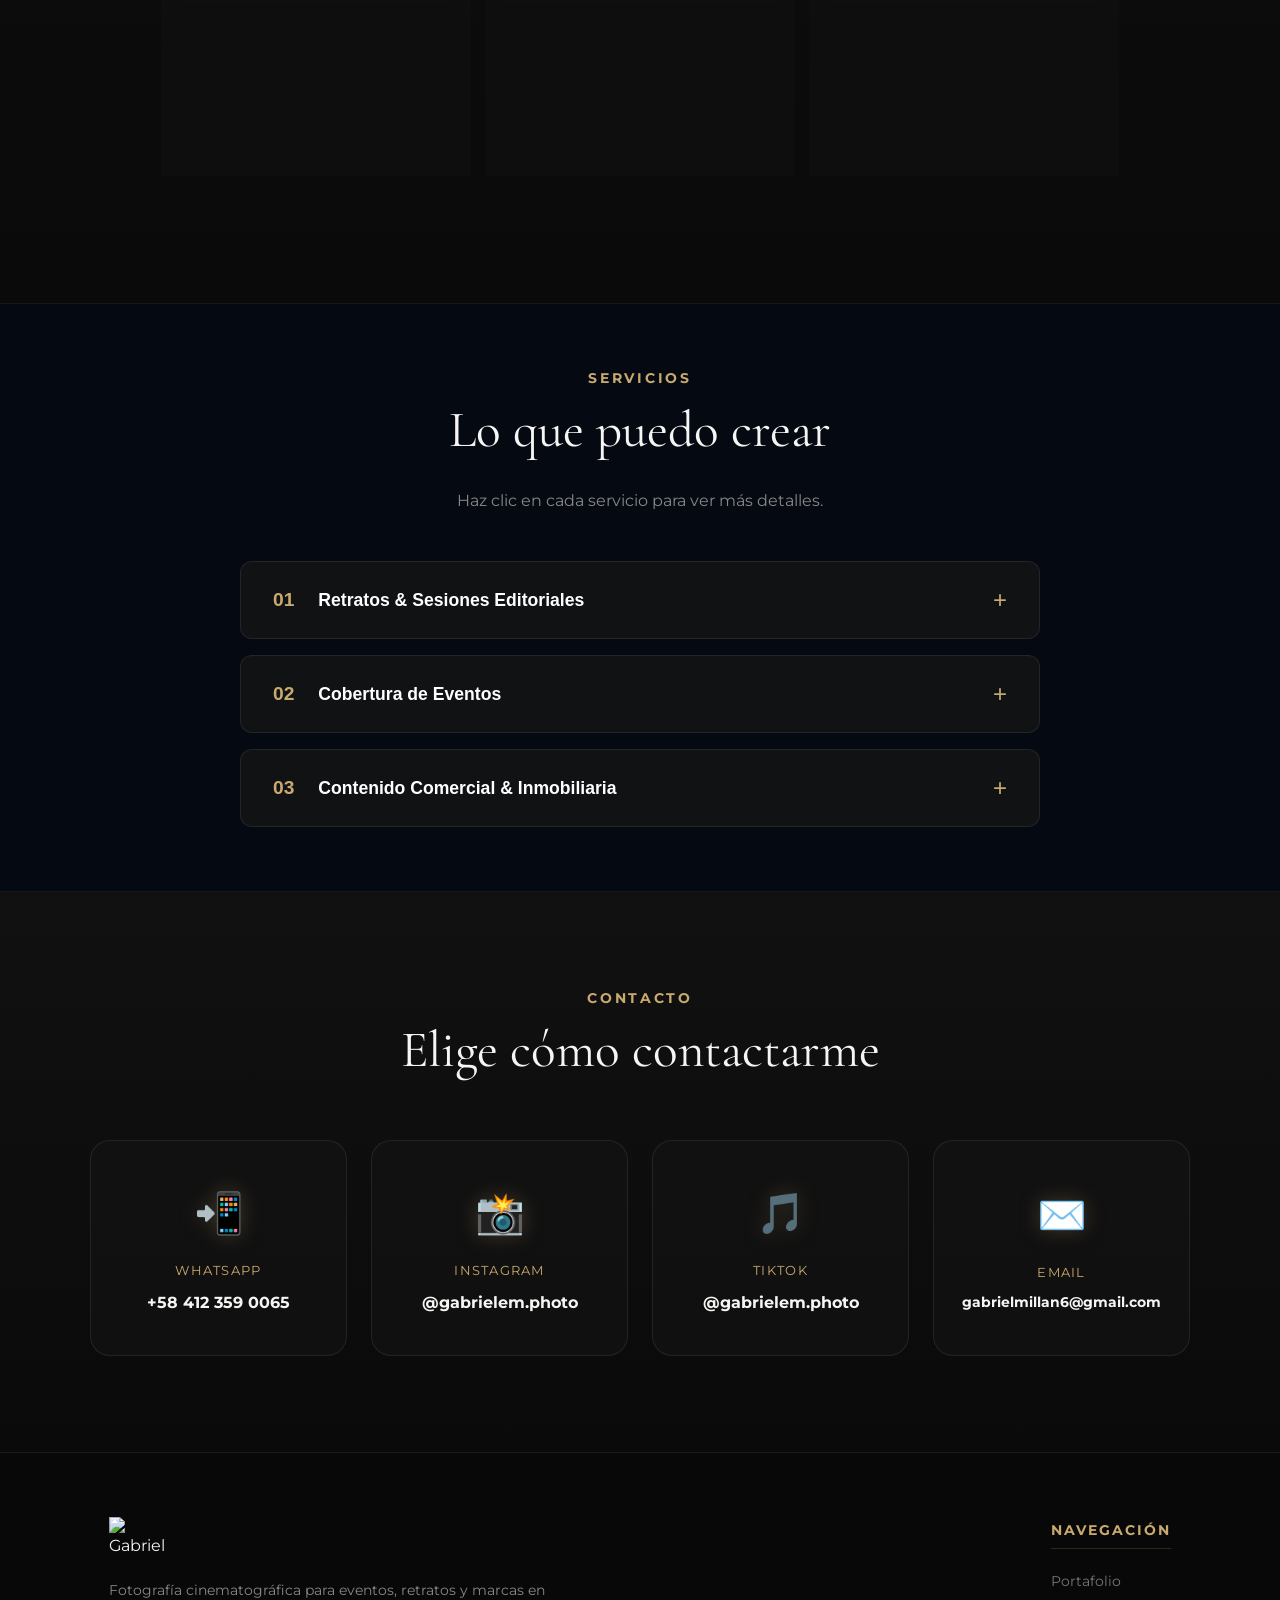
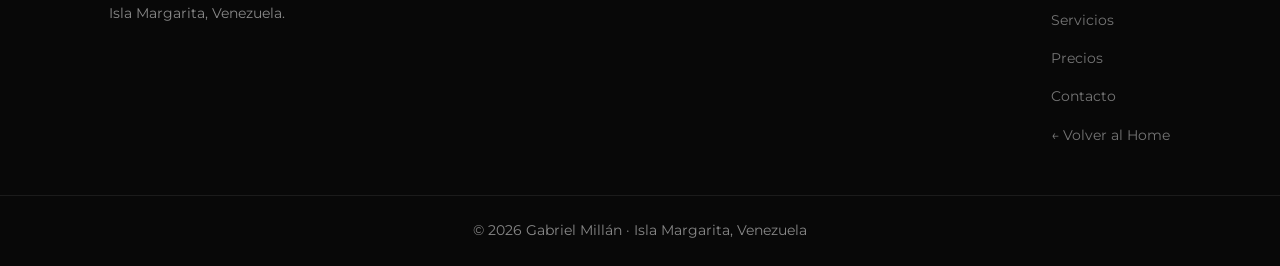
==== commit 37194911: "Update index.html" ====
--- a/eventos/index.html
+++ b/eventos/index.html
@@ -66,7 +66,7 @@
         <div class="testi-card">
           <div class="testi-content">"Yo estaba super nerviosa porque nunca había hecho una sesión de fotos así, pero desde que llegué me hizo sentir cómoda. Me explicaba cada pose, me decía cómo mover las manos, hacia dónde mirar… nunca me sentí perdida. Las fotos quedaron hermosas, muy elegantes pero también muy yo. Mi mamá lloró cuando las vio. 100% recomendado."</div>
           <div class="testi-author">
-            <img src="https://i.postimg.cc/pT4qqtNs/9.png" alt="Valentina Herrera">
+            <img src="https://i.postimg.cc/yYGZJ70F/mujer1.png" alt="Valentina Herrera">
             <div>
               <h4>Valentina Herrera</h4>
               <span>Sesión de 15 años</span>
@@ -77,7 +77,7 @@
         <div class="testi-card">
           <div class="testi-content">"Necesitaba fotos para mi perfil y redes profesionales, pero quería algo diferente, que no pareciera foto de carnet. Me orientó en todo, desde la ropa hasta las expresiones. El resultado fue natural, serio pero cercano. Varias personas me preguntaron quién me las tomó. Muy satisfecho con el trabajo."</div>
           <div class="testi-author">
-            <img src="https://i.postimg.cc/0QFccqgD/7.png" alt="Roberto Castillo">
+            <img src="https://i.postimg.cc/ZKQd9J68/hombre1.png" alt="Roberto Castillo">
             <div>
               <h4>Roberto Castillo</h4>
               <span>Retrato profesional</span>
@@ -99,7 +99,7 @@
         <div class="testi-card">
           <div class="testi-content">"Lo que más me sorprendió fue cómo se movió durante la ceremonia sin molestar a nadie. Pasó desapercibido y aun así capturó todo: el momento del agua, las caras de los abuelos, los detalles del vestidito. Cuando vi las fotos entregadas a tiempo y en alta calidad, quedé sin palabras. Un trabajo muy profesional."</div>
           <div class="testi-author">
-            <img src="https://i.postimg.cc/Y0F8Pyk1/10.png" alt="Miguel Ángel Díaz">
+            <img src="https://i.postimg.cc/ZKQd9J6L/bautizo1.png" alt="Miguel Ángel Díaz">
             <div>
               <h4>Miguel Ángel Díaz</h4>
               <span>Bautizo</span>
@@ -110,7 +110,7 @@
         <div class="testi-card">
           <div class="testi-content">"Contraté el servicio para mi boda y fue de las mejores decisiones. Estuvo presente en cada momento sin invadir. Supo cuándo acercarse y cuándo retroceder. Mis fotos tienen emoción real, no poses forzadas. Y lo que más valoro: cumplió con la fecha de entrega exacta que acordamos. Eso en este medio no es tan común."</div>
           <div class="testi-author">
-            <img src="https://i.postimg.cc/G2Vqq10F/5.png" alt="Stephany Fuentes">
+            <img src="https://i.postimg.cc/m2nHcT7w/pareja1.png" alt="Stephany Fuentes">
             <div>
               <h4>Stephany Fuentes</h4>
               <span>Boda</span>
@@ -121,7 +121,7 @@
         <div class="testi-card">
           <div class="testi-content">"Ya contratamos el servicio dos veces y siempre superó las expectativas. Entrega rápido, las fotos llegan editadas y listas, y durante la sesión te dice exactamente cómo moverte para que todo quede bien. Nunca te deja parado sin saber qué hacer. Es de esos fotógrafos que se nota que ama lo que hace."</div>
           <div class="testi-author">
-            <img src="https://i.postimg.cc/0QFccqgD/7.png" alt="José Luis & Yolanda">
+            <img src="https://i.postimg.cc/vHKV1G5P/Firefly-Gemini-Flash.png" alt="José Luis & Yolanda">
             <div>
               <h4>José Luis & Yolanda</h4>
               <span>Experiencia general</span>
--- a/eventos/style.css
+++ b/eventos/style.css
@@ -132,6 +132,125 @@
 .section-kicker { color: var(--color-primary); font-size: 0.85rem; font-weight: 700; letter-spacing: 0.2em; text-transform: uppercase; }
 .section-title { font-family: var(--font-title); font-size: clamp(2rem, 4vw, 3.2rem); font-weight: 400; margin-bottom: 1rem; }
 .section-desc { color: var(--color-text-muted); max-width: 600px; margin: 0 auto; }
+
+/* ══════════════════════════════════════════════ */
+/* TESTIMONIOS (CARRUSEL AUTOMÁTICO)              */
+/* ══════════════════════════════════════════════ */
+.testimonials-section {
+  padding: 5rem 0;
+  background: linear-gradient(180deg, #0d0d0d, #111);
+  border-bottom: 1px solid var(--color-border);
+}
+
+.carousel-wrapper {
+  position: relative;
+  width: 100%;
+  overflow: hidden;
+  padding: 1.5rem 0 3rem;
+  /* Máscaras para difuminar los bordes laterales y se vea más elegante */
+  -webkit-mask-image: linear-gradient(to right, transparent, black 10%, black 90%, transparent);
+  mask-image: linear-gradient(to right, transparent, black 10%, black 90%, transparent);
+}
+
+.carousel-track {
+  display: flex;
+  gap: 2rem;
+  width: max-content;
+  animation: scrollTestimonials 55s linear infinite;
+}
+
+.carousel-group {
+  display: flex;
+  gap: 2rem;
+}
+
+/* Pausar animación si el usuario pone el mouse encima */
+.carousel-track:hover {
+  animation-play-state: paused;
+}
+
+@keyframes scrollTestimonials {
+  0% { transform: translateX(0); }
+  /* Se desplaza exactamente el ancho de un grupo entero más la separación */
+  100% { transform: translateX(calc(-50% - 1rem)); } 
+}
+
+.testi-card {
+  background: var(--color-bg-card);
+  border: 1px solid var(--color-border);
+  border-radius: 16px;
+  padding: 2.5rem 2rem;
+  width: 400px;
+  flex-shrink: 0;
+  display: flex;
+  flex-direction: column;
+  justify-content: space-between;
+  backdrop-filter: blur(10px);
+  transition: border-color var(--transition-fast), transform var(--transition-fast);
+}
+
+.testi-card:hover {
+  border-color: rgba(201,169,110,0.4);
+  transform: translateY(-8px);
+  box-shadow: 0 15px 30px rgba(0,0,0,0.5);
+}
+
+.testi-content {
+  color: var(--color-text-muted);
+  font-size: 0.95rem;
+  font-style: italic;
+  line-height: 1.7;
+  margin-bottom: 2.5rem;
+  position: relative;
+}
+
+/* Comilla decorativa */
+.testi-content::before {
+  content: '"';
+  font-family: var(--font-title);
+  font-size: 4rem;
+  color: rgba(201,169,110,0.15);
+  position: absolute;
+  top: -25px;
+  left: -15px;
+  line-height: 1;
+}
+
+.testi-author {
+  display: flex;
+  align-items: center;
+  gap: 15px;
+}
+
+.testi-author img {
+  width: 55px;
+  height: 55px;
+  border-radius: 50%;
+  object-fit: cover;
+  border: 2px solid var(--color-primary);
+}
+
+.testi-author h4 {
+  color: var(--color-white);
+  font-size: 1rem;
+  font-weight: 600;
+  margin: 0 0 0.2rem 0;
+}
+
+.testi-author span {
+  color: var(--color-primary);
+  font-size: 0.8rem;
+  text-transform: uppercase;
+  letter-spacing: 0.5px;
+}
+
+/* Responsivo para móviles */
+@media (max-width: 768px) {
+  .testi-card { 
+    width: 320px; 
+    padding: 2rem 1.5rem; 
+  }
+}
 
 /* ABOUT */
 .about-section { background: linear-gradient(to bottom, #0a0a0a, #111); padding: 8rem 0; position: relative; }
